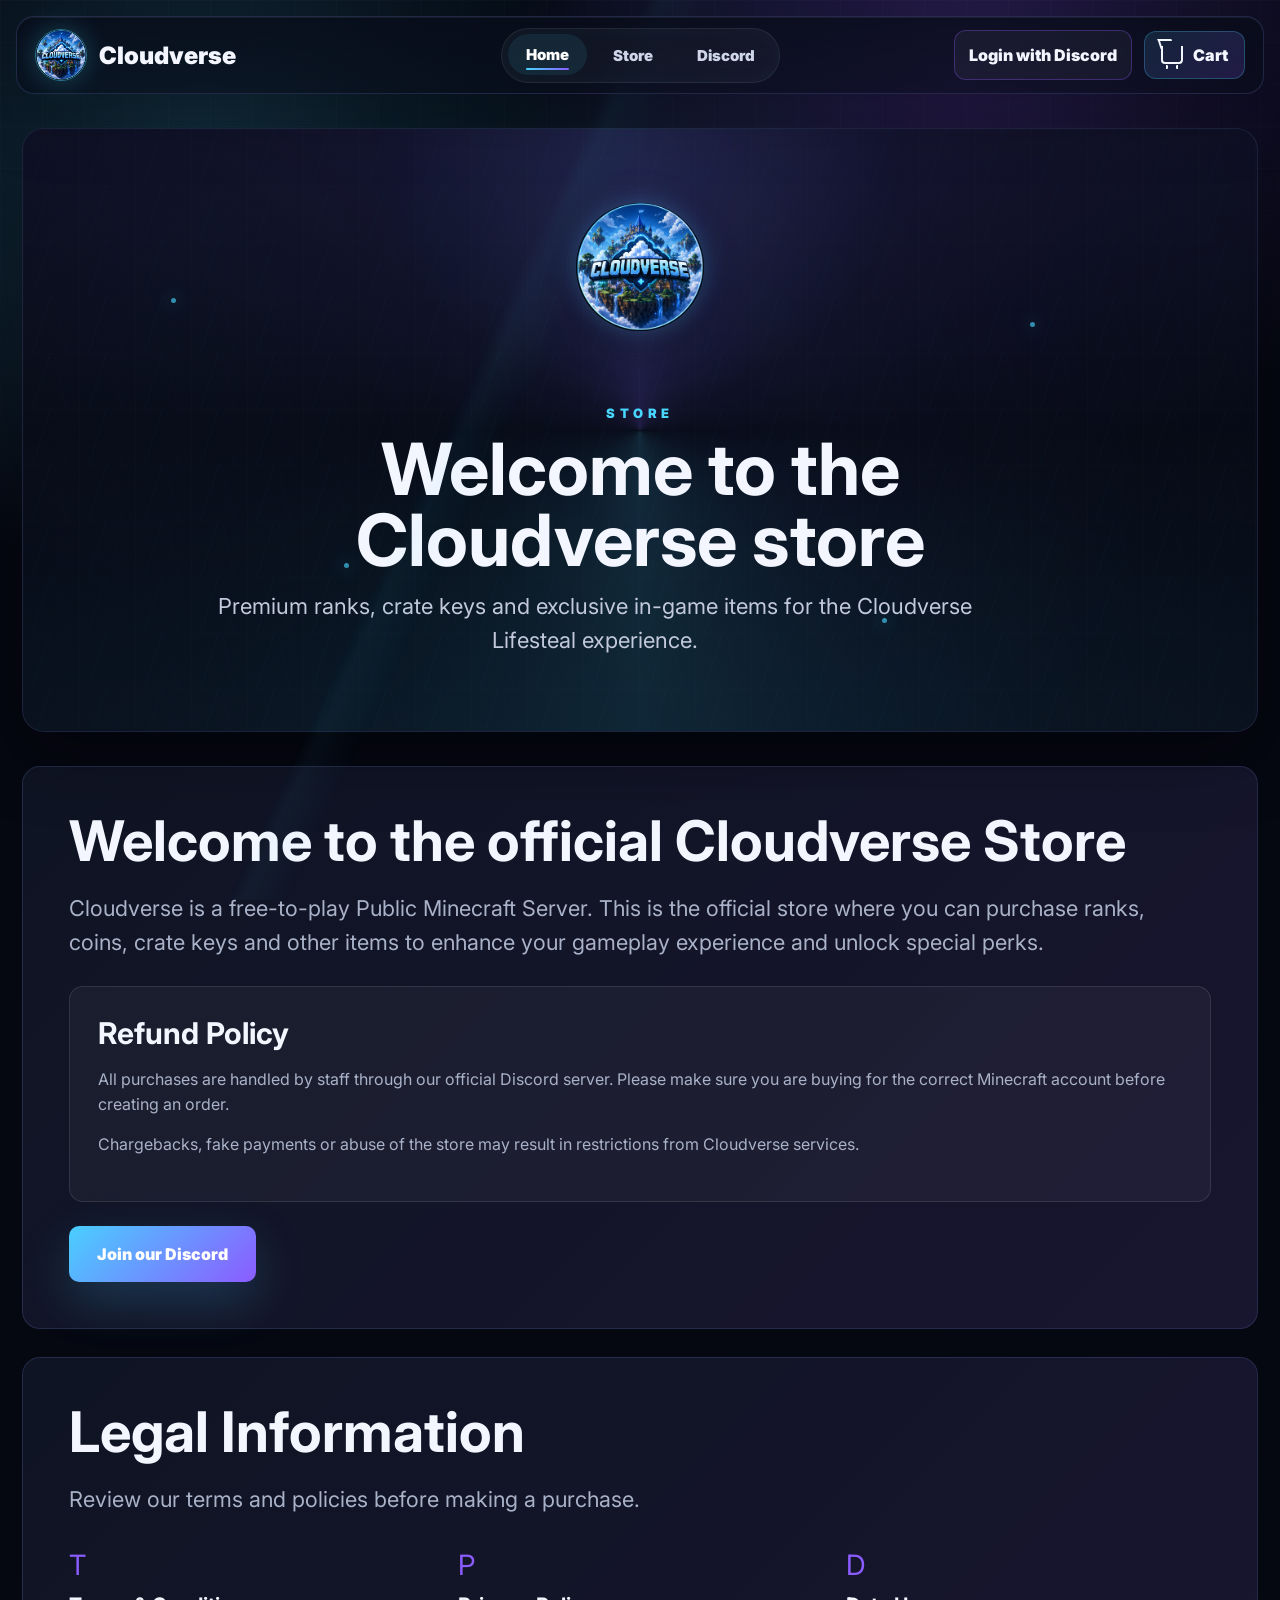
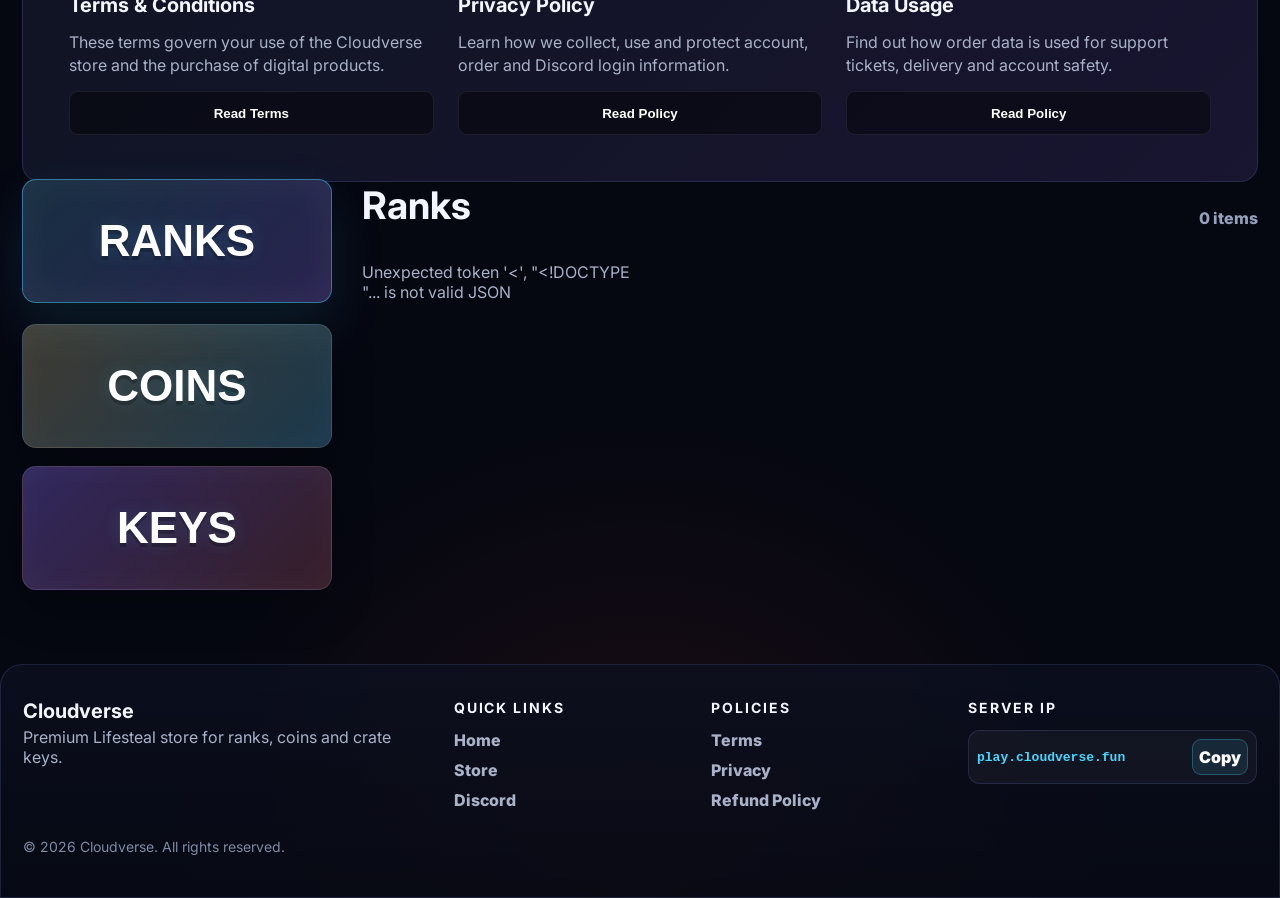
==== templates/index.html @ 53638370 "Add files via upload" ====
﻿<!doctype html>
<html lang="en">
<head>
  <meta charset="utf-8">
  <meta name="viewport" content="width=device-width, initial-scale=1">
  <title>Cloudverse Store</title>
  <link rel="preconnect" href="https://fonts.googleapis.com">
  <link rel="preconnect" href="https://fonts.gstatic.com" crossorigin>
  <link href="https://fonts.googleapis.com/css2?family=Inter:wght@500;700;800;900&display=swap" rel="stylesheet">
  <link rel="stylesheet" href="/static/styles.css?v=cloudverse-home-order-2">
</head>
<body>
  <header class="topbar">
    <a class="brand" href="#home" aria-label="Cloudverse home">
      <img class="brand-logo" src="/static/assets/brand/cloudverse-logo-small.png?v=hero-logo-small-3" alt="Cloudverse logo">
      <span>Cloudverse</span>
    </a>
    <button class="menu-button" id="menuButton" type="button" aria-label="Open menu" aria-expanded="false">
      <span></span>
      <span></span>
      <span></span>
    </button>
    <nav class="nav-center" aria-label="Primary">
      <a class="active" href="#home">Home</a>
      <a href="#products">Store</a>
      <a id="discordNav" href="https://discord.gg/jWDH4GYuns" target="_blank" rel="noreferrer">Discord</a>
      <a id="adminNav" href="/admin" hidden>Admin</a>
    </nav>
    <div class="top-actions">
      <div class="auth-menu" id="authMenu">
        <a class="login-button" id="loginButton" href="/login">Login with Discord</a>
        <button class="user-button" id="userButton" type="button" aria-expanded="false" hidden>
          <img id="userAvatar" src="" alt="">
          <span id="userName">Player</span>
          <span class="dropdown-caret" aria-hidden="true"></span>
        </button>
        <div class="user-dropdown" id="userDropdown" hidden>
          <a href="/profile">My Profile</a>
          <a href="/orders">Orders</a>
          <a href="#" data-account-action="settings">Settings <span>Coming Soon</span></a>
          <a href="/logout">Logout</a>
        </div>
      </div>
      <button class="cart-button" id="cartButton" type="button" aria-haspopup="dialog">
        <span class="cart-icon" aria-hidden="true"></span>
        <span>Cart</span>
      </button>
    </div>
  </header>

  <main id="home">
    <section class="hero">
      <div class="cloud-particles" aria-hidden="true">
        <span></span>
        <span></span>
        <span></span>
        <span></span>
      </div>
      <div class="hero-logo-wrap" aria-hidden="true">
        <img class="hero-logo" src="/static/assets/brand/cloudverse-logo-small.png?v=hero-logo-small-3" alt="">
      </div>
      <div class="hero-content">
        <p class="eyebrow">Store</p>
        <h1>Welcome to the Cloudverse store</h1>
        <p class="hero-copy">Premium ranks, crate keys and exclusive in-game items for the Cloudverse Lifesteal experience.</p>
      </div>
    </section>

        <section class="home-info-section" aria-label="Cloudverse information">
      <div class="official-store-block">
        <h2>Welcome to the official Cloudverse Store</h2>
        <p>Cloudverse is a free-to-play Public Minecraft Server. This is the official store where you can purchase ranks, coins, crate keys and other items to enhance your gameplay experience and unlock special perks.</p>
        <article class="refund-card">
          <h3>Refund Policy</h3>
          <p>All purchases are handled by staff through our official Discord server. Please make sure you are buying for the correct Minecraft account before creating an order.</p>
          <p>Chargebacks, fake payments or abuse of the store may result in restrictions from Cloudverse services.</p>
        </article>
        <a class="discord-join-button" href="https://discord.gg/jWDH4GYuns" target="_blank" rel="noreferrer">Join our Discord</a>
      </div>

      <section class="legal-panel" aria-label="Legal Information">
        <div class="legal-head">
          <h2>Legal Information</h2>
          <p>Review our terms and policies before making a purchase.</p>
        </div>
        <div class="legal-grid">
          <article class="legal-card">
            <div class="legal-icon" aria-hidden="true">T</div>
            <h3>Terms &amp; Conditions</h3>
            <p>These terms govern your use of the Cloudverse store and the purchase of digital products.</p>
            <button class="policy-button" type="button" data-policy="terms">Read Terms</button>
          </article>
          <article class="legal-card">
            <div class="legal-icon" aria-hidden="true">P</div>
            <h3>Privacy Policy</h3>
            <p>Learn how we collect, use and protect account, order and Discord login information.</p>
            <button class="policy-button" type="button" data-policy="privacy">Read Policy</button>
          </article>
          <article class="legal-card">
            <div class="legal-icon" aria-hidden="true">D</div>
            <h3>Data Usage</h3>
            <p>Find out how order data is used for support tickets, delivery and account safety.</p>
            <button class="policy-button" type="button" data-policy="data">Read Policy</button>
          </article>
        </div>
      </section>
    </section>

    <section class="layout" id="products">
      <aside class="sidebar">
        <button class="feature-card active" data-category="ranks" type="button">
          <span>Ranks</span>
        </button>
        <button class="feature-card" data-category="coins" type="button">
          <span>Coins</span>
        </button>
        <button class="feature-card" data-category="keys" type="button">
          <span>Keys</span>
        </button>
      </aside>

      <section class="content">
        <div class="section-head">
          <h2 id="categoryTitle">Ranks</h2>
          <span id="itemCount">0 items</span>
        </div>
        <div class="products" id="productGrid"></div>
      </section>
    </section>
  </main>

  <footer class="footer" id="footer">
    <div class="footer-brand">
      <div>
        <strong>Cloudverse</strong>
        <p>Premium Lifesteal store for ranks, coins and crate keys.</p>
      </div>
    </div>
    <div class="footer-column">
      <h3>Quick Links</h3>
      <a href="#home">Home</a>
      <a href="#products">Store</a>
      <a id="discordFooter" href="https://discord.gg/jWDH4GYuns" target="_blank" rel="noreferrer">Discord</a>
    </div>
    <div class="footer-column">
      <h3>Policies</h3>
      <a href="#" data-policy="terms">Terms</a>
      <a href="#" data-policy="privacy">Privacy</a>
      <a href="#" data-policy="refund">Refund Policy</a>
    </div>
    <div class="server-ip">
      <h3>Server IP</h3>
      <div class="ip-box">
        <code id="serverIp">play.cloudverse.fun</code>
        <button id="copyIpButton" type="button">Copy</button>
      </div>
      <p id="copyIpMessage" aria-live="polite"></p>
    </div>
    <p class="copyright">&copy; 2026 Cloudverse. All rights reserved.</p>
  </footer>

  <div class="modal-backdrop" id="modalBackdrop" hidden></div>

  <section class="policy-modal" id="policyModal" role="dialog" aria-modal="true" aria-labelledby="policyTitle" hidden>
    <button class="modal-close" id="policyCloseButton" type="button">&times;</button>
    <p class="eyebrow" id="policyEyebrow">Cloudverse Policy</p>
    <h2 id="policyTitle">Policy</h2>
    <p class="profile-muted" id="policyUpdated">Updated for Cloudverse Store.</p>
    <div class="policy-content" id="policyContent"></div>
    <button class="primary-action policy-dismiss" id="policyDismissButton" type="button">Close</button>
  </section>

  <section class="modal" id="productModal" role="dialog" aria-modal="true" aria-labelledby="modalTitle" hidden>
    <button class="modal-close" data-close type="button">&times;</button>
    <div class="modal-art" id="modalArt"></div>
    <div class="modal-body">
      <p class="eyebrow" id="modalCategory"></p>
      <h2 id="modalTitle"></h2>
      <p id="modalDescription"></p>
      <ul id="modalFeatures"></ul>
      <div class="price-line">
        <strong id="modalPrice"></strong>
        <span id="modalUsd"></span>
      </div>
      <div class="modal-actions">
        <button class="primary-action" id="buyNowButton" type="button">Buy Now</button>
        <button class="ghost-action" id="addToCartButton" type="button">Add to Cart</button>
      </div>
    </div>
  </section>

  <aside class="cart-drawer" id="cartModal" role="dialog" aria-modal="true" aria-labelledby="cartTitle" hidden>
    <button class="modal-close" data-close type="button">&times;</button>
    <div class="cart-drawer-head">
      <p class="eyebrow">Your order</p>
      <h2 id="cartTitle">Shopping Cart</h2>
    </div>
    <div class="cart-items" id="cartItems"></div>
    <div class="coupon-row">
      <input id="couponInput" type="text" placeholder="Coupon code">
      <button class="ghost-action" id="applyCouponButton" type="button">Apply</button>
    </div>
    <p class="coupon-message" id="couponMessage"></p>
    <div class="cart-total">
      <span>Subtotal</span>
      <strong id="cartSubtotal">Rs. 0</strong>
      <span>Discount</span>
      <strong id="cartDiscount">Rs. 0</strong>
      <span>Total</span>
      <strong id="cartTotal">Rs. 0</strong>
    </div>
    <div class="cart-actions">
      <button class="ghost-action" id="continueShoppingButton" type="button">Continue Shopping</button>
      <button class="primary-action" id="checkoutButton" type="button">Proceed to Checkout</button>
    </div>
  </aside>

  <script src="/static/store-config.js"></script>
  <script src="/static/app.js?v=cloudverse-home-order-2"></script>
</body>
</html>
---- static/styles.css ----
﻿:root {
  --bg: #050711;
  --panel: rgba(14, 18, 32, 0.86);
  --panel-2: rgba(20, 26, 44, 0.92);
  --line: rgba(138, 157, 255, 0.16);
  --line-strong: rgba(139, 109, 255, 0.34);
  --text: #f3f6ff;
  --muted: #a9b2c8;
  --blue: #48d7ff;
  --purple: #8b5cff;
  --violet: #c05cff;
  --green: #35f2ba;
  --gold: #ffd166;
  --red: #ff4d39;
  --radius: 14px;
  --shadow: 0 22px 70px rgba(0, 0, 0, 0.34);
}

* { box-sizing: border-box; }

html { scroll-behavior: smooth; }

body {
  margin: 0;
  min-height: 100vh;
  color: var(--text);
  font-family: Inter, system-ui, sans-serif;
  background:
    radial-gradient(circle at 16% 8%, rgba(72, 215, 255, 0.22), transparent 25rem),
    radial-gradient(circle at 75% 2%, rgba(139, 92, 255, 0.25), transparent 28rem),
    radial-gradient(circle at 50% 100%, rgba(255, 77, 57, 0.10), transparent 30rem),
    var(--bg);
  overflow-x: hidden;
}

body::before {
  content: "";
  position: fixed;
  inset: 0;
  pointer-events: none;
  background-image:
    linear-gradient(rgba(255,255,255,0.025) 1px, transparent 1px),
    linear-gradient(90deg, rgba(255,255,255,0.025) 1px, transparent 1px);
  background-size: 42px 42px;
  mask-image: linear-gradient(to bottom, rgba(0,0,0,0.8), transparent 74%);
}

body::after {
  content: "";
  position: fixed;
  inset: 0;
  pointer-events: none;
  background:
    radial-gradient(circle at 50% 16%, rgba(72,215,255,0.08), transparent 18rem),
    linear-gradient(115deg, transparent 0 38%, rgba(72,215,255,0.055) 39%, transparent 42% 100%);
  opacity: .8;
}

a { color: inherit; text-decoration: none; }

button, a {
  -webkit-tap-highlight-color: transparent;
}

.topbar {
  width: min(1500px, calc(100% - 32px));
  height: 78px;
  border: 1px solid rgba(138,157,255,0.18);
  border-radius: 18px;
  background: linear-gradient(180deg, rgba(8,12,25,0.78), rgba(8,12,25,0.58));
  backdrop-filter: blur(20px);
  display: grid;
  grid-template-columns: 1fr auto 1fr;
  align-items: center;
  padding: 0 18px;
  position: sticky;
  top: 16px;
  z-index: 10;
  margin: 16px auto 0;
  box-shadow: 0 18px 70px rgba(0,0,0,0.28), inset 0 1px 0 rgba(255,255,255,0.06);
}

.brand, .nav-center, .cart-button, .top-actions { display: flex; align-items: center; }

.brand { grid-column: 1; grid-row: 1; }
.nav-center { grid-column: 2; grid-row: 1; }
.top-actions { grid-column: 3; grid-row: 1; }

.brand {
  gap: 12px;
  font-size: 24px;
  font-weight: 900;
  letter-spacing: 0;
}

.logo-mark {
  width: 46px;
  height: 46px;
  position: relative;
  border-radius: 14px;
  background: linear-gradient(135deg, #65efff, #8061ff 48%, #ff4d39);
  box-shadow: 0 0 28px rgba(72, 215, 255, 0.22), 0 0 34px rgba(139, 92, 255, 0.28);
  display: grid;
  place-items: center;
  flex: 0 0 auto;
}

.logo-mark.small {
  width: 40px;
  height: 40px;
  border-radius: 12px;
}

.logo-cloud {
  position: absolute;
  width: 30px;
  height: 15px;
  border-radius: 999px;
  background: rgba(255,255,255,0.34);
  transform: translateY(-5px);
}

.logo-cloud::before,
.logo-cloud::after {
  content: "";
  position: absolute;
  bottom: 5px;
  border-radius: 50%;
  background: rgba(255,255,255,0.34);
}

.logo-cloud::before { width: 16px; height: 16px; left: 4px; }
.logo-cloud::after { width: 20px; height: 20px; right: 3px; }

.logo-core {
  z-index: 1;
  width: 28px;
  height: 28px;
  border-radius: 9px;
  display: grid;
  place-items: center;
  background: #071018;
  color: #66efff;
  font-weight: 900;
}

.brand-logo {
  width: 52px;
  max-width: 64px;
  height: auto;
  border-radius: 50%;
  border: 1px solid rgba(72,215,255,0.5);
  box-shadow: 0 0 26px rgba(72,215,255,0.26);
  flex: 0 0 auto;
}

.nav-center {
  gap: 8px;
  padding: 6px;
  border: 1px solid rgba(255,255,255,0.08);
  border-radius: 999px;
  background: rgba(255,255,255,0.035);
  box-shadow: inset 0 0 22px rgba(72,215,255,0.035);
}

.nav-center a {
  position: relative;
  color: #cfd6e9;
  font-weight: 900;
  font-size: 15px;
  padding: 11px 18px;
  border-radius: 999px;
  transition: color .2s ease, background .2s ease, transform .2s ease;
}

.nav-center a:hover,
.nav-center a.active {
  color: #fff;
  background: rgba(72,215,255,0.09);
  transform: translateY(-1px);
}

.nav-center a.active::after {
  content: "";
  position: absolute;
  left: 18px;
  right: 18px;
  bottom: 5px;
  height: 2px;
  border-radius: 99px;
  background: linear-gradient(90deg, var(--blue), var(--purple));
}

.menu-button {
  display: none;
  grid-column: 2;
  grid-row: 1;
  width: 44px;
  height: 44px;
  border: 1px solid var(--line);
  border-radius: 12px;
  background: rgba(255,255,255,0.045);
  color: var(--text);
  cursor: pointer;
}

.menu-button span {
  display: block;
  width: 20px;
  height: 2px;
  margin: 5px auto;
  border-radius: 99px;
  background: currentColor;
  transition: transform .2s ease, opacity .2s ease;
}

.menu-button.open span:nth-child(1) { transform: translateY(7px) rotate(45deg); }
.menu-button.open span:nth-child(2) { opacity: 0; }
.menu-button.open span:nth-child(3) { transform: translateY(-7px) rotate(-45deg); }

.top-actions {
  justify-self: end;
  gap: 12px;
  align-items: center;
}

.auth-menu {
  position: relative;
  display: flex;
  align-items: center;
}

.login-button[hidden],
.user-button[hidden],
.user-dropdown[hidden] {
  display: none !important;
}

.login-button,
.user-button {
  min-height: 50px;
  border: 1px solid rgba(139,92,255,0.32);
  border-radius: 12px;
  background: rgba(255,255,255,0.045);
  color: var(--text);
  display: inline-flex;
  align-items: center;
  justify-content: center;
  gap: 12px;
  padding: 0 14px;
  font: inherit;
  font-weight: 900;
  line-height: 1;
  white-space: nowrap;
  cursor: pointer;
  transition: transform .2s ease, border-color .2s ease, box-shadow .2s ease, background .2s ease;
}

.login-button:hover,
.user-button:hover,
.user-button.open {
  transform: translateY(-2px);
  border-color: rgba(72,215,255,0.52);
  background: rgba(72,215,255,0.08);
  box-shadow: 0 0 28px rgba(139,92,255,0.18);
}

.user-button img {
  width: 42px;
  height: 42px;
  border-radius: 50%;
  object-fit: cover;
  border: 1px solid rgba(72,215,255,0.46);
  flex: 0 0 auto;
}

#userName {
  display: inline-flex;
  align-items: center;
  max-width: 170px;
  overflow: hidden;
  text-overflow: ellipsis;
  line-height: 1;
}

.dropdown-caret {
  width: 8px;
  height: 8px;
  flex: 0 0 auto;
  border-right: 2px solid currentColor;
  border-bottom: 2px solid currentColor;
  transform: rotate(45deg) translateY(-1px);
  opacity: .8;
}

.user-dropdown {
  position: absolute;
  top: calc(100% + 10px);
  right: 0;
  min-width: 170px;
  border: 1px solid var(--line);
  border-radius: 12px;
  background: rgba(10,14,28,0.98);
  box-shadow: var(--shadow);
  padding: 8px;
  z-index: 12;
}

.user-dropdown a {
  display: flex;
  align-items: center;
  justify-content: space-between;
  gap: 14px;
  padding: 11px 12px;
  border-radius: 9px;
  color: #dce5ff;
  font-weight: 900;
  transition: background .2s ease, color .2s ease;
}

.user-dropdown a:hover {
  background: rgba(72,215,255,0.10);
  color: #fff;
}

.user-dropdown span {
  color: var(--muted);
  font-size: 11px;
  text-transform: uppercase;
  letter-spacing: .08em;
}

.cart-button {
  justify-self: end;
  gap: 10px;
  border: 1px solid rgba(72,215,255,0.26);
  background: linear-gradient(135deg, rgba(72,215,255,0.12), rgba(139,92,255,0.18));
  color: var(--text);
  border-radius: 12px;
  min-height: 48px;
  padding: 0 16px;
  font: inherit;
  font-weight: 900;
  cursor: pointer;
  box-shadow: 0 0 0 rgba(72,215,255,0);
  transition: transform .2s ease, box-shadow .2s ease, border-color .2s ease;
}

.cart-button:hover {
  transform: translateY(-2px);
  border-color: rgba(72,215,255,0.56);
  box-shadow: 0 0 28px rgba(72,215,255,0.18);
}

.cart-icon {
  width: 22px;
  height: 18px;
  border: 2px solid currentColor;
  border-top: 0;
  border-radius: 0 0 4px 4px;
  position: relative;
}

.cart-icon::before {
  content: "";
  position: absolute;
  left: -4px;
  top: -7px;
  width: 12px;
  height: 8px;
  border-top: 2px solid currentColor;
  border-left: 2px solid currentColor;
  transform: skewX(18deg);
}

.cart-icon::after {
  content: "";
  position: absolute;
  left: 3px;
  right: 3px;
  bottom: -7px;
  height: 4px;
  background:
    radial-gradient(circle at left center, currentColor 0 2px, transparent 2.5px),
    radial-gradient(circle at right center, currentColor 0 2px, transparent 2.5px);
}

main {
  max-width: 1580px;
  margin: 0 auto;
  padding: 34px 22px 34px;
  animation: pageIn .55s ease both;
}

.hero {
  position: relative;
  min-height: 64vh;
  display: grid;
  grid-template-columns: 1fr;
  gap: clamp(24px, 4vw, 58px);
  align-items: center;
  justify-items: center;
  text-align: center;
  margin-bottom: 34px;
  padding: clamp(40px, 6vw, 74px);
  border: 1px solid var(--line);
  border-radius: 22px;
  overflow: hidden;
  background:
    linear-gradient(180deg, rgba(8,12,24,0.94), rgba(7,11,23,0.78)),
    radial-gradient(circle at 50% 28%, rgba(72,215,255,0.17), transparent 19rem),
    radial-gradient(circle at 65% 60%, rgba(139,92,255,0.12), transparent 21rem);
  box-shadow: var(--shadow);
}

.hero::before {
  content: "";
  position: absolute;
  inset: -45%;
  background:
    conic-gradient(from 90deg, transparent, rgba(72,215,255,0.14), transparent, rgba(139,92,255,0.18), transparent);
  animation: heroSpin 18s linear infinite;
}

.hero::after {
  content: "";
  position: absolute;
  inset: 0;
  background:
    linear-gradient(108deg, transparent 0 36%, rgba(72,215,255,0.13) 37%, transparent 39% 100%),
    linear-gradient(78deg, transparent 0 62%, rgba(139,92,255,0.10) 63%, transparent 65% 100%),
    linear-gradient(90deg, rgba(255,255,255,0.055) 1px, transparent 1px),
    linear-gradient(rgba(255,255,255,0.05) 1px, transparent 1px);
  background-size: 56px 56px;
  opacity: 0.22;
  animation: lightSweep 7s ease-in-out infinite;
}

.hero-content {
  position: relative;
  z-index: 1;
  max-width: 870px;
  animation: fadeUp .65s ease .08s both;
}

.hero-logo-wrap {
  position: relative;
  z-index: 1;
  width: 128px;
  max-width: 128px;
  display: inline-grid;
  place-items: center;
  animation: floatLogo 5.8s ease-in-out infinite;
  margin-bottom: 10px;
  order: -1;
}

.hero-logo-wrap::before {
  content: "";
  position: absolute;
  width: 148px;
  max-width: 148px;
  aspect-ratio: 1;
  border-radius: 50%;
  background: radial-gradient(circle, rgba(72,215,255,0.34), rgba(139,92,255,0.12) 45%, transparent 70%);
  filter: blur(18px);
  animation: logoGlow 3.8s ease-in-out infinite;
}

.hero-logo {
  position: relative;
  width: 128px;
  max-width: 128px;
  height: auto;
  object-fit: contain;
  border-radius: 50%;
  box-shadow: 0 0 24px rgba(72,215,255,0.22), 0 16px 42px rgba(0,0,0,0.24);
}

.eyebrow, .panel-label {
  color: var(--blue);
  text-transform: uppercase;
  letter-spacing: 0.34em;
  font-size: 13px;
  font-weight: 900;
}

.hero h1 {
  margin: 10px 0 14px;
  font-size: clamp(42px, 5.8vw, 72px);
  line-height: 0.98;
  letter-spacing: 0;
}

.hero-copy {
  color: #c2c9dc;
  font-size: clamp(17px, 2vw, 22px);
  line-height: 1.55;
  margin: 0;
  max-width: 780px;
}

.cloud-particles {
  position: absolute;
  inset: 0;
  pointer-events: none;
  overflow: hidden;
  z-index: 1;
}

.cloud-particles span {
  position: absolute;
  width: 5px;
  height: 5px;
  border-radius: 50%;
  background: rgba(72,215,255,0.64);
  box-shadow: 0 0 18px rgba(72,215,255,0.7);
  animation: particleFloat 7s ease-in-out infinite;
}

.cloud-particles span:nth-child(1) { left: 12%; top: 28%; animation-delay: 0s; }
.cloud-particles span:nth-child(2) { left: 26%; top: 72%; animation-delay: 1.2s; }
.cloud-particles span:nth-child(3) { right: 18%; top: 32%; animation-delay: 2.1s; }
.cloud-particles span:nth-child(4) { right: 30%; bottom: 18%; animation-delay: 3s; }

.primary-action,
.ghost-action {
  position: relative;
  overflow: hidden;
}

.primary-action:hover,
.ghost-action:hover {
  transform: translateY(-2px);
  box-shadow: 0 0 34px rgba(139,92,255,0.22);
}

.layout {
  display: grid;
  grid-template-columns: 310px 1fr;
  gap: 30px;
}

.sidebar {
  display: flex;
  flex-direction: column;
  gap: 18px;
  animation: fadeUp .65s ease .14s both;
}

.feature-card {
  min-height: 124px;
  border: 1px solid rgba(255,255,255,0.12);
  border-radius: var(--radius);
  color: #fff;
  background:
    linear-gradient(135deg, rgba(72,215,255,0.13), rgba(139,92,255,0.20)),
    #101525;
  box-shadow: inset 0 0 38px rgba(255,255,255,0.035), 0 18px 45px rgba(0,0,0,0.2);
  cursor: pointer;
  text-align: center;
  transition: transform .2s ease, border-color .2s ease, box-shadow .2s ease;
}

.feature-card span {
  display: block;
  color: #fff;
  text-shadow: 0 4px 0 rgba(0,0,0,0.22), 0 0 18px rgba(72,215,255,0.18);
  font-size: clamp(32px, 4vw, 44px);
  line-height: 1;
  font-weight: 900;
  text-transform: uppercase;
}

.feature-card:nth-child(2) { background: linear-gradient(135deg, rgba(255,209,102,0.2), rgba(72,215,255,0.18)), #101525; }
.feature-card:nth-child(3) { background: linear-gradient(135deg, rgba(139,92,255,0.26), rgba(255,77,57,0.16)), #101525; }

.feature-card:hover,
.feature-card.active {
  transform: translateY(-3px);
  border-color: rgba(72,215,255,0.46);
  box-shadow: 0 22px 56px rgba(72,215,255,0.11), inset 0 0 44px rgba(255,255,255,0.05);
}

.content {
  min-width: 0;
  animation: fadeUp .65s ease .2s both;
}

.section-head {
  display: flex;
  align-items: end;
  justify-content: space-between;
  margin-bottom: 18px;
}

.section-head h2 {
  font-size: clamp(28px, 3vw, 38px);
  margin: 0;
}

.section-head span {
  color: #96a1bd;
  font-weight: 800;
}

.products {
  display: grid;
  grid-template-columns: repeat(3, minmax(0, 1fr));
  gap: 22px;
}

.product-card {
  position: relative;
  overflow: hidden;
  cursor: pointer;
  border: 1px solid rgba(138,157,255,0.18);
  border-radius: var(--radius);
  background: linear-gradient(180deg, rgba(255,255,255,0.055), rgba(255,255,255,0.018));
  box-shadow: 0 18px 48px rgba(0,0,0,0.24), inset 0 1px 0 rgba(255,255,255,0.04);
  transition: transform .22s ease, border-color .22s ease, box-shadow .22s ease;
}

.product-card::before {
  content: "";
  position: absolute;
  inset: 0;
  pointer-events: none;
  background: linear-gradient(135deg, rgba(72,215,255,0.12), transparent 38%, rgba(139,92,255,0.12));
  opacity: 0;
  transition: opacity .22s ease;
  z-index: 1;
}

.product-card:hover {
  transform: translateY(-8px);
  border-color: rgba(72,215,255,0.42);
  box-shadow: 0 30px 80px rgba(0,0,0,0.34), 0 0 42px rgba(139,92,255,0.12);
}

.product-card:hover::before { opacity: 1; }

.product-badge {
  position: absolute;
  z-index: 2;
  top: 14px;
  left: 14px;
  padding: 7px 10px;
  border-radius: 999px;
  background: linear-gradient(135deg, var(--gold), #ff8d4d);
  color: #11131d;
  font-size: 12px;
  font-weight: 900;
  text-transform: uppercase;
  letter-spacing: 0.06em;
  box-shadow: 0 12px 28px rgba(0,0,0,0.24);
}

.product-badge.badge-sale {
  background: linear-gradient(135deg, var(--green), var(--blue));
}

.product-badge.badge-limited {
  background: linear-gradient(135deg, var(--purple), var(--violet));
  color: #fff;
}

.product-badge.badge-new {
  background: linear-gradient(135deg, var(--blue), #e7fbff);
}

.product-badge.badge-popular {
  background: linear-gradient(135deg, var(--gold), #ff8d4d);
}

.art {
  height: 282px;
  background:
    radial-gradient(circle at 50% 18%, rgba(72,215,255,0.16), transparent 36%),
    linear-gradient(180deg, #1a2030, #101421);
  display: grid;
  place-items: center;
  position: relative;
  overflow: hidden;
}

.art::after {
  content: "";
  position: absolute;
  inset: auto 12% 0;
  height: 42px;
  background: radial-gradient(ellipse, rgba(72,215,255,0.18), transparent 68%);
  filter: blur(10px);
}

.product-image {
  max-width: 88%;
  max-height: 240px;
  object-fit: contain;
  filter: drop-shadow(0 26px 30px rgba(0,0,0,0.46));
  transition: transform .25s ease;
}

.product-card:hover .product-image { transform: scale(1.04); }

.product-image.coins { max-height: 210px; }
.product-image.warrior { max-height: 255px; }

.product-image.champion,
.product-image.radiant,
.product-image.daddy,
.product-image.custom {
  width: 100%;
  height: 100%;
  max-width: none;
  max-height: none;
  object-fit: cover;
}

.rank-badge {
  width: 168px;
  height: 168px;
  border-radius: 28px;
  display: grid;
  place-items: center;
  transform: rotate(-8deg);
  box-shadow: 0 26px 50px rgba(0,0,0,0.34), inset 0 -20px 40px rgba(0,0,0,0.22);
}

.rank-badge::after {
  content: attr(data-text);
  font-size: 34px;
  font-weight: 900;
  color: #fff;
  text-shadow: 0 5px 0 rgba(0,0,0,0.22);
}

.warrior { background: linear-gradient(135deg, #737b8f, #2ff0b5); }
.champion { background: linear-gradient(135deg, #ff321f, #ffbe45); }
.radiant { background: linear-gradient(135deg, #7c4dff, #35f4ff); }
.daddy { background: linear-gradient(135deg, #ffde59, #ff321f); }
.custom { background: linear-gradient(135deg, #ffffff, #7c4dff 45%, #ff321f); }
.coins { background: linear-gradient(135deg, #ffbd2f, #7b4b07); }

.product-info {
  position: relative;
  z-index: 2;
  padding: 23px;
}

.product-info h3 {
  margin: 0 0 10px;
  font-size: 22px;
  line-height: 1.15;
}

.product-info p {
  margin: 0 0 24px;
  color: var(--muted);
  line-height: 1.5;
}

.price-row {
  display: flex;
  align-items: center;
  gap: 12px;
}

.price-row strong { color: var(--green); font-size: 21px; }
.price-row span { color: #8e98b2; font-weight: 900; }

.footer {
  max-width: 1580px;
  margin: 40px auto 0;
  padding: 34px 22px 42px;
  border: 1px solid var(--line);
  border-radius: 22px 22px 0 0;
  background: linear-gradient(180deg, rgba(12,17,33,0.74), rgba(7,10,20,0.86));
  display: grid;
  grid-template-columns: 1.4fr .8fr .8fr 1fr;
  align-items: start;
  gap: 26px;
  color: #9ca8c3;
}

.footer-brand {
  display: flex;
  align-items: center;
  gap: 14px;
}

.footer-brand strong {
  display: block;
  color: var(--text);
  font-size: 20px;
}

.footer-brand p {
  margin: 4px 0 0;
  color: var(--muted);
}

.footer-column,
.server-ip {
  display: grid;
  gap: 10px;
}

.footer-column h3,
.server-ip h3 {
  margin: 0 0 4px;
  color: var(--text);
  font-size: 14px;
  text-transform: uppercase;
  letter-spacing: .14em;
}

.footer-column a {
  color: var(--muted);
  font-weight: 800;
  transition: color .2s ease, transform .2s ease;
}

.footer-column a:hover {
  color: #fff;
  transform: translateX(3px);
}

.copyright {
  grid-column: 1 / -1;
  margin: 0;
  color: #7f8aa4;
  font-size: 14px;
}

.ip-box {
  display: grid;
  grid-template-columns: 1fr auto;
  gap: 8px;
  border: 1px solid var(--line);
  border-radius: 12px;
  background: rgba(255,255,255,0.04);
  padding: 8px;
}

.ip-box code {
  display: flex;
  align-items: center;
  color: var(--blue);
  font-weight: 900;
  overflow: hidden;
  text-overflow: ellipsis;
}

.ip-box button {
  min-height: 36px;
  border: 1px solid rgba(72,215,255,0.28);
  border-radius: 9px;
  background: rgba(72,215,255,0.10);
  color: #fff;
  font: inherit;
  font-weight: 900;
  cursor: pointer;
}

#copyIpMessage {
  min-height: 18px;
  margin: 0;
  color: var(--green);
  font-size: 13px;
}

.modal-backdrop {
  position: fixed;
  inset: 0;
  background: rgba(0,0,0,0.72);
  backdrop-filter: blur(5px);
  z-index: 20;
  transition: opacity .22s ease;
}

.modal {
  position: fixed;
  z-index: 21;
  left: 50%;
  top: 50%;
  transform: translate(-50%, -50%);
  width: min(940px, calc(100vw - 28px));
  max-height: calc(100vh - 40px);
  overflow: auto;
  background: #0f1423;
  border: 1px solid var(--line-strong);
  border-radius: 18px;
  display: grid;
  grid-template-columns: 360px 1fr;
  box-shadow: var(--shadow);
  animation: modalIn .18s ease both;
}

.small-modal {
  display: block;
  width: min(660px, calc(100vw - 28px));
  padding: 30px;
}

.cart-drawer {
  position: fixed;
  z-index: 21;
  top: 0;
  right: 0;
  width: min(460px, 100vw);
  height: 100vh;
  padding: 28px;
  overflow: auto;
  background:
    linear-gradient(180deg, rgba(16,23,43,0.98), rgba(8,11,22,0.98)),
    #0c1020;
  border-left: 1px solid var(--line-strong);
  box-shadow: -28px 0 80px rgba(0,0,0,0.45);
  animation: cartSlideIn .24s ease both;
}

.cart-drawer[hidden] {
  display: none;
}

.cart-drawer-head {
  padding-right: 44px;
}

.cart-drawer h2 {
  margin: 6px 0 18px;
  font-size: 34px;
}

.modal[hidden], .modal-backdrop[hidden] { display: none; }

.modal-close {
  position: absolute;
  top: 12px;
  right: 12px;
  width: 38px;
  height: 38px;
  border-radius: 10px;
  border: 1px solid var(--line);
  background: rgba(255,255,255,0.055);
  color: #fff;
  font-size: 24px;
  cursor: pointer;
  transition: transform .2s ease, border-color .2s ease;
}

.modal-close:hover {
  transform: rotate(6deg);
  border-color: rgba(72,215,255,0.42);
}

.modal-art {
  min-height: 360px;
  display: grid;
  place-items: center;
  background: radial-gradient(circle at 50% 18%, rgba(72,215,255,0.14), transparent 42%), #151b2b;
}

.modal-body { padding: 38px; }
.modal-body h2 { margin: 0 0 12px; font-size: 36px; line-height: 1.05; }
.modal-body p { color: var(--muted); line-height: 1.55; }
.modal-body li { margin: 10px 0; color: #dbe2f4; }

.price-line {
  display: flex;
  gap: 16px;
  align-items: baseline;
  margin: 24px 0;
}

.price-line strong { color: var(--green); font-size: 28px; }
.price-line span { color: #a4aec8; font-weight: 900; }

.modal-actions { display: flex; gap: 12px; flex-wrap: wrap; }

.primary-action, .ghost-action {
  display: inline-flex;
  align-items: center;
  justify-content: center;
  min-height: 48px;
  border-radius: 12px;
  padding: 0 17px;
  font-weight: 900;
  font-family: inherit;
  font-size: 15px;
  cursor: pointer;
  transition: transform .2s ease, box-shadow .2s ease, border-color .2s ease;
}

.primary-action {
  background: linear-gradient(135deg, var(--blue), var(--purple));
  color: #071018;
  border: 0;
  box-shadow: 0 14px 30px rgba(72,215,255,0.18);
}

.ghost-action {
  border: 1px solid var(--line-strong);
  color: #fff;
  background: rgba(255,255,255,0.045);
}

.primary-action:disabled { opacity: 0.48; cursor: not-allowed; }

.cart-items {
  display: grid;
  gap: 10px;
  margin: 18px 0;
}

.cart-line {
  display: grid;
  grid-template-columns: 64px 1fr;
  align-items: center;
  gap: 12px;
  border: 1px solid var(--line);
  border-radius: 12px;
  padding: 13px;
  background: rgba(255,255,255,0.04);
}

.cart-line-image {
  width: 64px;
  height: 64px;
  border-radius: 12px;
  object-fit: cover;
  background: #151b2b;
  border: 1px solid rgba(255,255,255,0.08);
}

.cart-line-info {
  min-width: 0;
}

.cart-line strong,
.cart-line span { display: block; }

.cart-line span,
.cart-note,
.coupon-message,
.empty-cart { color: var(--muted); }

.cart-line-actions {
  grid-column: 1 / -1;
  display: flex;
  gap: 8px;
  flex-wrap: wrap;
  justify-content: end;
}

.cart-line-actions button {
  min-height: 32px;
  border: 1px solid var(--line);
  border-radius: 9px;
  background: rgba(255,255,255,0.055);
  color: var(--text);
  font: inherit;
  font-weight: 900;
  cursor: pointer;
}

.cart-line-actions span {
  min-width: 34px;
  min-height: 32px;
  display: inline-flex;
  align-items: center;
  justify-content: center;
  border-radius: 9px;
  background: rgba(72,215,255,0.10);
  color: var(--text);
  font-weight: 900;
}

.coupon-row {
  display: grid;
  grid-template-columns: 1fr auto;
  gap: 10px;
  margin-top: 16px;
}

.coupon-row input {
  min-height: 48px;
  border-radius: 12px;
  border: 1px solid var(--line);
  background: #080b15;
  color: var(--text);
  padding: 0 14px;
  font: inherit;
  font-weight: 800;
}

.cart-total {
  display: grid;
  grid-template-columns: 1fr auto;
  gap: 10px 18px;
  border-top: 1px solid var(--line);
  border-bottom: 1px solid var(--line);
  padding: 16px 0;
  margin: 16px 0;
}

.cart-total span { color: var(--muted); }
.cart-total strong { color: var(--green); }

.cart-actions {
  display: grid;
  grid-template-columns: 1fr;
  gap: 10px;
  margin-top: 18px;
}

@keyframes pageIn {
  from { opacity: 0; transform: translateY(10px); }
  to { opacity: 1; transform: translateY(0); }
}

@keyframes fadeUp {
  from { opacity: 0; transform: translateY(16px); }
  to { opacity: 1; transform: translateY(0); }
}

@keyframes modalIn {
  from { opacity: 0; transform: translate(-50%, -48%) scale(0.98); }
  to { opacity: 1; transform: translate(-50%, -50%) scale(1); }
}

@keyframes heroSpin {
  to { transform: rotate(360deg); }
}

@keyframes lightSweep {
  0%, 100% { transform: translateX(-2%); opacity: .16; }
  50% { transform: translateX(2%); opacity: .28; }
}

@keyframes floatLogo {
  0%, 100% { transform: translateY(0); }
  50% { transform: translateY(-12px); }
}

@keyframes particleFloat {
  0%, 100% { transform: translate3d(0, 0, 0); opacity: .25; }
  50% { transform: translate3d(18px, -18px, 0); opacity: .9; }
}

@keyframes logoGlow {
  0%, 100% { opacity: .56; }
  50% { opacity: .9; }
}

@keyframes cartSlideIn {
  from { transform: translateX(100%); }
  to { transform: translateX(0); }
}

@media (prefers-reduced-motion: reduce) {
  *, *::before, *::after {
    animation-duration: .01ms !important;
    animation-iteration-count: 1 !important;
    scroll-behavior: auto !important;
    transition-duration: .01ms !important;
  }
}

@media (max-width: 1040px) {
  .hero {
    grid-template-columns: 1fr;
  }

  .hero-logo-wrap {
    order: -1;
  }

  .layout { grid-template-columns: 1fr; }
  .sidebar { display: grid; grid-template-columns: repeat(3, 1fr); }
  .products { grid-template-columns: repeat(2, minmax(0, 1fr)); }
  .footer { grid-template-columns: 1fr 1fr; }
}

@media (max-width: 760px) {
  .topbar {
    grid-template-columns: 1fr auto auto;
    padding: 0 14px;
  }

  .menu-button { display: block; }
  .top-actions {
    gap: 8px;
    grid-column: 3;
    grid-row: 1;
    align-items: center;
  }

  .nav-center {
    position: absolute;
    top: calc(100% + 10px);
    left: 14px;
    right: 14px;
    display: none;
    flex-direction: column;
    align-items: stretch;
    border-radius: 16px;
    padding: 10px;
    background: rgba(10,14,28,0.96);
    box-shadow: var(--shadow);
  }

  .nav-center.open { display: flex; }
  .nav-center a { text-align: center; }

  .brand span:last-child { display: none; }
  .brand-logo { width: 48px; max-width: 64px; height: auto; }
  .login-button {
    min-height: 42px;
    padding: 0 11px;
    white-space: nowrap;
  }
  .user-button {
    min-height: 46px;
    gap: 8px;
    padding: 0 10px;
  }
  .user-button img {
    width: 40px;
    height: 40px;
  }
  #userName {
    max-width: 92px;
  }
  .cart-button { padding: 0 12px; }
  .cart-button span:last-child { display: none; }
  .hero { min-height: 62vh; padding: 30px 24px; }
  .hero-logo { width: 160px; max-width: 180px; height: auto; object-fit: contain; }
  .hero h1 { font-size: 40px; }
  .hero-copy { font-size: 16px; }
  .sidebar, .products { grid-template-columns: 1fr; }
  .modal { grid-template-columns: 1fr; }
  .modal-art { min-height: 260px; }
  .coupon-row { grid-template-columns: 1fr; }
  .cart-drawer {
    width: 100vw;
    padding: 24px 18px;
  }
  .cart-line { align-items: center; }
  .footer { grid-template-columns: 1fr; border-radius: 18px 18px 0 0; }
}

.hero .hero-logo-wrap {
  width: 128px !important;
  max-width: 128px !important;
}

.hero .hero-logo {
  width: 128px !important;
  max-width: 128px !important;
  height: auto !important;
  object-fit: contain !important;
}

.topbar .brand-logo {
  width: 52px !important;
  max-width: 64px !important;
  height: auto !important;
  object-fit: contain !important;
}

.profile-shell {
  max-width: 1320px;
  padding-top: 44px;
}

.profile-hero,
.profile-panel,
.future-grid article {
  border: 1px solid var(--line);
  border-radius: 18px;
  background:
    linear-gradient(180deg, rgba(255,255,255,0.06), rgba(255,255,255,0.025)),
    rgba(10,14,28,0.74);
  box-shadow: var(--shadow);
}

.profile-hero {
  position: relative;
  overflow: hidden;
  display: grid;
  grid-template-columns: 1.2fr .8fr;
  gap: 28px;
  align-items: center;
  padding: clamp(26px, 4vw, 42px);
  margin-bottom: 28px;
}

.profile-hero::before {
  content: "";
  position: absolute;
  inset: -40%;
  background:
    radial-gradient(circle at 24% 26%, rgba(72,215,255,0.22), transparent 25rem),
    radial-gradient(circle at 78% 30%, rgba(139,92,255,0.18), transparent 26rem);
  pointer-events: none;
}

.profile-identity,
.profile-stat-row {
  position: relative;
  z-index: 1;
}

.profile-identity {
  display: flex;
  align-items: center;
  gap: 22px;
  min-width: 0;
}

.profile-avatar {
  width: clamp(86px, 12vw, 132px);
  height: clamp(86px, 12vw, 132px);
  border-radius: 24px;
  object-fit: cover;
  border: 1px solid rgba(72,215,255,0.48);
  box-shadow: 0 0 34px rgba(72,215,255,0.2), 0 18px 42px rgba(0,0,0,0.28);
  flex: 0 0 auto;
}

.profile-identity h1 {
  margin: 8px 0;
  font-size: clamp(32px, 5vw, 56px);
  line-height: 1;
}

.profile-muted {
  margin: 0;
  color: var(--muted);
  font-weight: 800;
}

.profile-stat-row {
  display: grid;
  grid-template-columns: repeat(3, minmax(0, 1fr));
  gap: 12px;
}

.profile-stat-row article {
  min-height: 112px;
  border: 1px solid rgba(255,255,255,0.1);
  border-radius: 14px;
  background: rgba(255,255,255,0.045);
  display: grid;
  align-content: center;
  gap: 8px;
  padding: 18px;
}

.profile-stat-row span,
.detail-list dt {
  color: var(--muted);
  font-size: 12px;
  font-weight: 900;
  letter-spacing: .1em;
  text-transform: uppercase;
}

.profile-stat-row strong {
  color: var(--green);
  font-size: clamp(22px, 3vw, 30px);
}

.profile-grid {
  display: grid;
  grid-template-columns: 1fr 1fr;
  gap: 24px;
}

.profile-panel {
  padding: clamp(22px, 3vw, 30px);
}

.panel-head h2 {
  margin: 6px 0 20px;
  font-size: clamp(24px, 3vw, 34px);
}

.detail-list {
  display: grid;
  gap: 14px;
  margin: 0;
}

.detail-list div {
  display: grid;
  grid-template-columns: 170px 1fr;
  gap: 18px;
  align-items: center;
  border-bottom: 1px solid var(--line);
  padding-bottom: 14px;
}

.detail-list dd {
  margin: 0;
  color: #e8edff;
  font-weight: 900;
  min-width: 0;
  overflow-wrap: anywhere;
}

.minecraft-card {
  display: flex;
  align-items: center;
  gap: 16px;
  border: 1px solid rgba(72,215,255,0.18);
  border-radius: 14px;
  background: rgba(72,215,255,0.055);
  padding: 16px;
  margin-bottom: 18px;
}

.minecraft-head-frame {
  width: 82px;
  height: 82px;
  border-radius: 16px;
  border: 1px solid rgba(72,215,255,0.35);
  display: grid;
  place-items: center;
  background: #0b1020;
  overflow: hidden;
  flex: 0 0 auto;
}

.minecraft-head-frame img {
  width: 72px;
  height: 72px;
  object-fit: contain;
}

.minecraft-card strong,
.minecraft-card span {
  display: block;
}

.minecraft-card strong {
  font-size: 20px;
}

.minecraft-card span {
  color: var(--muted);
  margin-top: 6px;
  overflow-wrap: anywhere;
}

.minecraft-form {
  display: grid;
  gap: 10px;
}

.minecraft-form label {
  color: var(--muted);
  font-size: 12px;
  font-weight: 900;
  letter-spacing: .1em;
  text-transform: uppercase;
}

.minecraft-form > div {
  display: grid;
  grid-template-columns: 1fr auto;
  gap: 10px;
}

.account-type-row {
  display: flex !important;
  grid-template-columns: none !important;
  gap: 10px;
  flex-wrap: wrap;
}

.account-type-row label {
  min-height: 42px;
  display: inline-flex;
  align-items: center;
  gap: 8px;
  border: 1px solid var(--line);
  border-radius: 12px;
  background: rgba(255,255,255,0.045);
  padding: 0 14px;
  color: var(--text);
  cursor: pointer;
}

.account-type-row input {
  min-height: auto;
  width: auto;
}

.minecraft-form input {
  min-height: 48px;
  border-radius: 12px;
  border: 1px solid var(--line);
  background: #080b15;
  color: var(--text);
  padding: 0 14px;
  font: inherit;
  font-weight: 800;
}

.minecraft-form select {
  min-height: 48px;
  border-radius: 12px;
  border: 1px solid var(--line);
  background: #080b15;
  color: var(--text);
  padding: 0 14px;
  font: inherit;
  font-weight: 800;
}

.inline-check {
  min-height: 42px;
  display: inline-flex;
  align-items: center;
  gap: 10px;
  color: var(--text);
  font-weight: 900;
}

.inline-check input {
  width: auto;
  min-height: auto;
}

.mini-form {
  display: grid;
  gap: 10px;
}

.mini-form input {
  min-height: 44px;
  border-radius: 12px;
  border: 1px solid var(--line);
  background: #080b15;
  color: var(--text);
  padding: 0 12px;
  font: inherit;
  font-weight: 800;
}

#minecraftMessage {
  min-height: 20px;
  margin: 0;
  color: var(--muted);
  font-weight: 800;
}

#minecraftMessage.success {
  color: var(--green);
}

#minecraftMessage.error {
  color: var(--red);
}

.future-grid {
  display: grid;
  grid-template-columns: repeat(3, minmax(0, 1fr));
  gap: 18px;
  margin-top: 24px;
}

.future-grid article {
  padding: 22px;
  min-height: 132px;
}

.future-grid h3 {
  margin: 0 0 12px;
  font-size: 20px;
}

.future-grid p {
  margin: 0;
  color: var(--muted);
  font-weight: 900;
}

.orders-list {
  display: grid;
  gap: 12px;
}

.order-row {
  display: flex;
  align-items: center;
  justify-content: space-between;
  gap: 18px;
  border: 1px solid var(--line);
  border-radius: 14px;
  background: rgba(255,255,255,0.045);
  padding: 16px;
  color: var(--text);
}

.order-row:hover {
  border-color: rgba(72,215,255,0.42);
  background: rgba(72,215,255,0.07);
}

.order-row strong,
.order-row span {
  display: block;
}

.order-row span {
  color: var(--muted);
  margin-top: 4px;
  font-weight: 800;
}

.order-success-shell {
  max-width: 1120px;
}

.order-success-hero {
  align-items: center;
}

.success-checkmark {
  width: 82px;
  height: 82px;
  display: grid;
  place-items: center;
  border-radius: 50%;
  margin-bottom: 18px;
  color: #04100d;
  background: linear-gradient(135deg, var(--green), #48d7ff);
  box-shadow: 0 18px 55px rgba(53,242,186,0.24);
  font-size: 48px;
  font-weight: 1000;
}

.next-step-list {
  margin: 0 0 20px;
  padding-left: 22px;
  color: var(--muted);
  font-weight: 850;
  line-height: 1.8;
}

.next-step-list li::marker {
  color: var(--cyan);
  font-weight: 1000;
}

.primary-action:disabled {
  cursor: not-allowed;
  opacity: 0.58;
  filter: grayscale(0.35);
}

.ticket-action-card {
  display: flex;
  align-items: center;
  justify-content: space-between;
  gap: 18px;
  border: 1px solid rgba(72,215,255,0.28);
  border-radius: 16px;
  background: linear-gradient(135deg, rgba(72,215,255,0.08), rgba(131,87,255,0.08));
  padding: 18px;
  margin: 20px 0;
}

.ticket-action-card h2 {
  margin: 4px 0 8px;
}

.ticket-action-buttons {
  display: flex;
  gap: 10px;
  flex-wrap: wrap;
  justify-content: flex-end;
}

@media (max-width: 920px) {
  .profile-hero,
  .profile-grid {
    grid-template-columns: 1fr;
  }

  .future-grid {
    grid-template-columns: repeat(2, minmax(0, 1fr));
  }
}

@media (max-width: 620px) {
  .profile-identity,
  .minecraft-card {
    align-items: flex-start;
  }

  .profile-identity {
    flex-direction: column;
  }

  .profile-stat-row,
  .future-grid,
  .minecraft-form > div,
  .detail-list div {
    grid-template-columns: 1fr;
  }

  .order-row {
    align-items: flex-start;
    flex-direction: column;
  }

  .ticket-action-card {
    align-items: flex-start;
    flex-direction: column;
  }

  .ticket-action-buttons {
    justify-content: flex-start;
    width: 100%;
  }

  .profile-stat-row article {
    min-height: 92px;
  }
}

.home-info-section {
  max-width: 1580px;
  margin: 34px auto 0;
  display: grid;
  gap: 28px;
}

.official-store-block,
.legal-panel {
  border: 1px solid var(--line);
  border-radius: 18px;
  background: linear-gradient(135deg, rgba(16,22,37,0.92), rgba(28,24,53,0.86));
  box-shadow: var(--shadow-soft);
  padding: clamp(24px, 4vw, 46px);
}

.official-store-block h2,
.legal-head h2 {
  margin: 0 0 12px;
  color: var(--text);
  font-size: clamp(32px, 4.4vw, 56px);
  line-height: 1.02;
}

.official-store-block > p,
.legal-head p {
  max-width: 1080px;
  color: var(--muted);
  font-size: clamp(16px, 1.7vw, 22px);
  line-height: 1.55;
}

.refund-card {
  margin-top: 26px;
  border: 1px solid rgba(255,255,255,0.1);
  border-radius: 14px;
  background: rgba(255,255,255,0.04);
  padding: clamp(20px, 2.4vw, 28px);
}

.refund-card h3 {
  margin: 0 0 16px;
  font-size: clamp(24px, 2.4vw, 30px);
}

.refund-card p {
  color: var(--muted);
  line-height: 1.55;
}

.discord-join-button {
  display: inline-flex;
  align-items: center;
  justify-content: center;
  margin-top: 24px;
  min-height: 56px;
  padding: 0 28px;
  border-radius: 10px;
  color: white;
  font-weight: 900;
  background: linear-gradient(135deg, #49cfff, #8b5cff);
  box-shadow: 0 18px 50px rgba(69, 205, 255, 0.2);
}

.legal-grid {
  display: grid;
  grid-template-columns: repeat(3, minmax(0, 1fr));
  gap: 24px;
  margin-top: 34px;
}

.legal-card {
  display: grid;
  gap: 14px;
}

.legal-icon {
  color: #8b5cff;
  font-size: 28px;
  line-height: 1;
}

.legal-card h3 {
  margin: 0;
  color: var(--text);
  font-size: 20px;
}

.legal-card p {
  margin: 0;
  color: var(--muted);
  line-height: 1.45;
}

.policy-button {
  min-height: 44px;
  border: 1px solid rgba(255,255,255,0.08);
  border-radius: 9px;
  background: rgba(0,0,0,0.42);
  color: white;
  font-weight: 900;
  cursor: pointer;
}

.policy-button:hover {
  border-color: rgba(139,92,255,0.55);
}

.policy-modal {
  position: fixed;
  z-index: 22;
  left: 50%;
  top: 50%;
  width: min(980px, calc(100vw - 28px));
  max-height: min(760px, calc(100vh - 28px));
  transform: translate(-50%, -50%);
  overflow: auto;
  border: 1px solid var(--line);
  border-radius: 18px;
  background: rgba(7,8,14,0.98);
  box-shadow: var(--shadow);
  padding: clamp(24px, 3vw, 34px);
  animation: modalIn .18s ease both;
}

.policy-modal[hidden] { display: none; }

.policy-modal h2 {
  margin: 0 0 8px;
  color: #8b5cff;
  font-size: clamp(28px, 3vw, 38px);
}

.policy-content {
  margin-top: 22px;
  border: 1px solid rgba(255,255,255,0.11);
  border-radius: 14px;
  padding: clamp(18px, 2.5vw, 28px);
  color: var(--muted);
  line-height: 1.6;
}

.policy-data-row {
  display: grid;
  grid-template-columns: minmax(160px, 240px) 1fr;
  gap: 18px;
  padding: 16px 0;
  border-bottom: 1px solid rgba(255,255,255,0.08);
}

.policy-data-row:last-child { border-bottom: 0; }
.policy-data-row strong { color: var(--text); }
.policy-dismiss { margin-top: 22px; float: right; }

.order-row-action {
  grid-template-columns: 1fr auto auto;
  align-items: center;
}

.order-row-meta {
  text-align: right;
}

.go-order-pill {
  display: inline-flex;
  align-items: center;
  justify-content: center;
  min-height: 42px;
  padding: 0 16px;
  border-radius: 10px;
  color: #07101f;
  font-weight: 900;
  background: linear-gradient(135deg, #49cfff, #8b5cff);
  white-space: nowrap;
}

@media (max-width: 920px) {
  .legal-grid { grid-template-columns: 1fr; }
  .order-row-action { grid-template-columns: 1fr; align-items: stretch; }
  .order-row-meta { text-align: left; }
  .go-order-pill { width: 100%; }
  .policy-data-row { grid-template-columns: 1fr; }
}
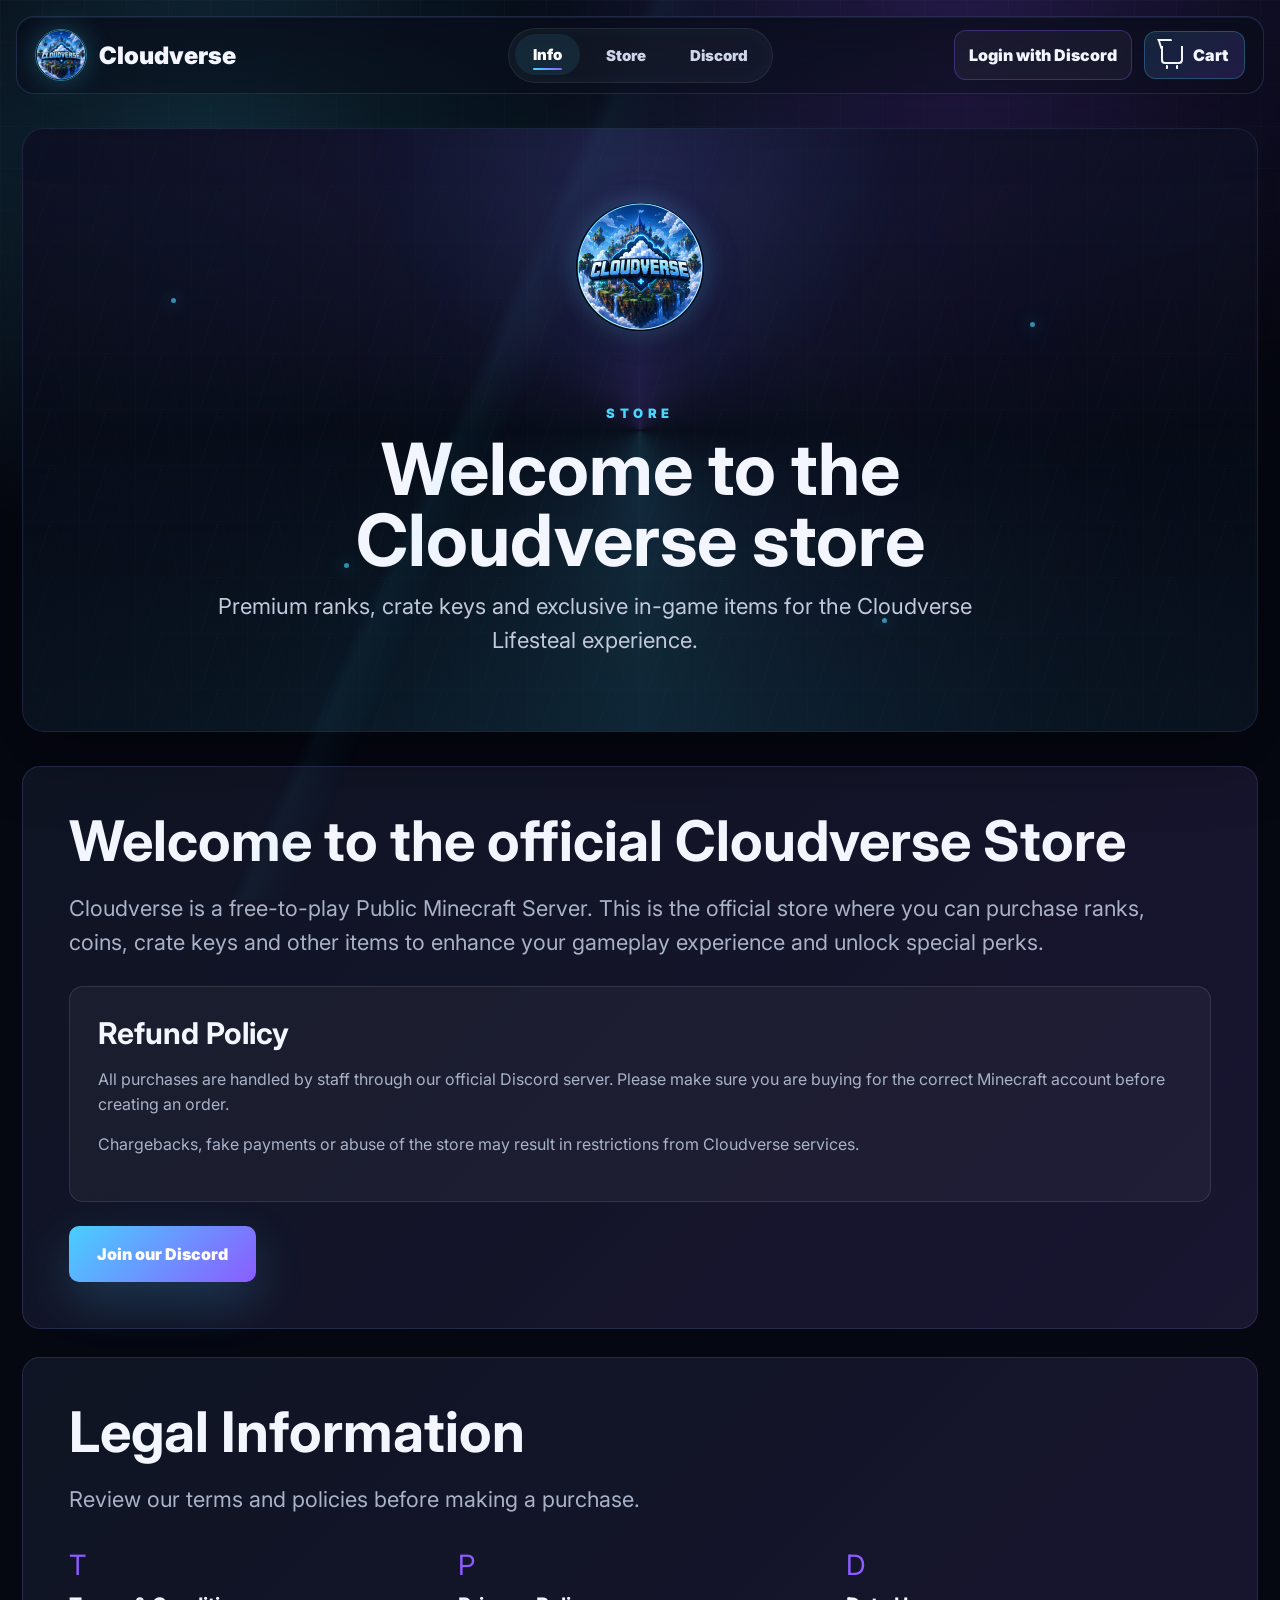
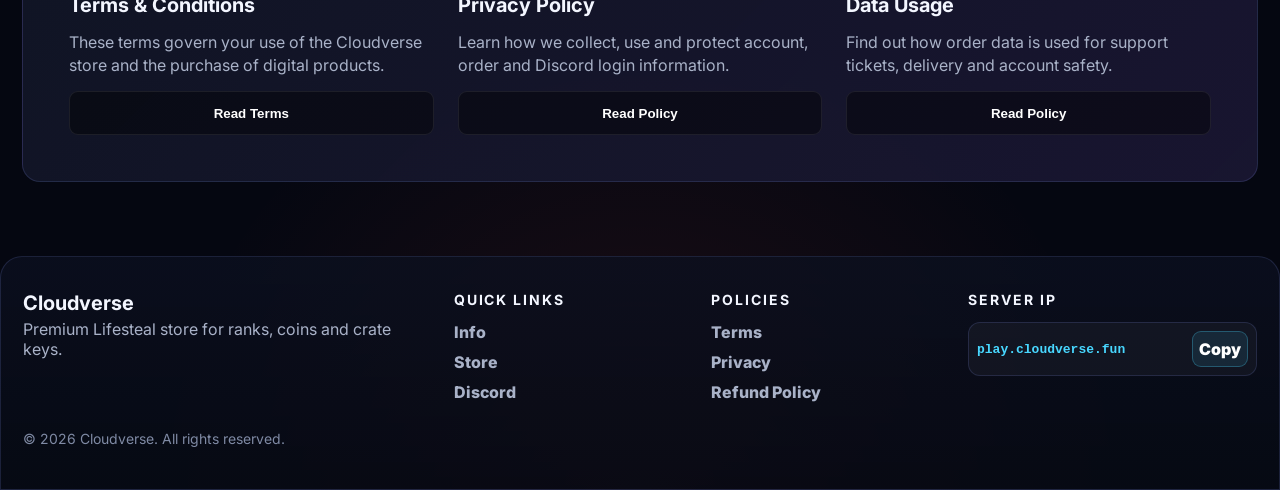
==== commit 3f61dea3: "Add files via upload" ====
--- a/templates/index.html
+++ b/templates/index.html
@@ -11,7 +11,7 @@
 </head>
 <body>
   <header class="topbar">
-    <a class="brand" href="#home" aria-label="Cloudverse home">
+    <a class="brand" href="#info" data-tab="info" aria-label="Cloudverse home">
       <img class="brand-logo" src="/static/assets/brand/cloudverse-logo-small.png?v=hero-logo-small-3" alt="Cloudverse logo">
       <span>Cloudverse</span>
     </a>
@@ -21,8 +21,8 @@
       <span></span>
     </button>
     <nav class="nav-center" aria-label="Primary">
-      <a class="active" href="#home">Home</a>
-      <a href="#products">Store</a>
+      <a class="active" href="#info" data-tab="info">Info</a>
+      <a href="#store" data-tab="store">Store</a>
       <a id="discordNav" href="https://discord.gg/jWDH4GYuns" target="_blank" rel="noreferrer">Discord</a>
       <a id="adminNav" href="/admin" hidden>Admin</a>
     </nav>
@@ -48,7 +48,8 @@
     </div>
   </header>
 
-  <main id="home">
+  <main>
+   <section class="page-section active" id="info" data-tab-panel="info">
     <section class="hero">
       <div class="cloud-particles" aria-hidden="true">
         <span></span>
@@ -105,7 +106,9 @@
         </div>
       </section>
     </section>
-
+   </section>
+
+   <section class="page-section" id="store" data-tab-panel="store">
     <section class="layout" id="products">
       <aside class="sidebar">
         <button class="feature-card active" data-category="ranks" type="button">
@@ -127,6 +130,7 @@
         <div class="products" id="productGrid"></div>
       </section>
     </section>
+   </section>
   </main>
 
   <footer class="footer" id="footer">
@@ -138,8 +142,8 @@
     </div>
     <div class="footer-column">
       <h3>Quick Links</h3>
-      <a href="#home">Home</a>
-      <a href="#products">Store</a>
+      <a href="#info" data-tab="info">Info</a>
+      <a href="#store" data-tab="store">Store</a>
       <a id="discordFooter" href="https://discord.gg/jWDH4GYuns" target="_blank" rel="noreferrer">Discord</a>
     </div>
     <div class="footer-column">
--- a/static/styles.css
+++ b/static/styles.css
@@ -389,7 +389,15 @@
   max-width: 1580px;
   margin: 0 auto;
   padding: 34px 22px 34px;
-  animation: pageIn .55s ease both;
+}
+
+.page-section {
+  display: none;
+}
+
+.page-section.active {
+  display: block;
+  animation: pageIn .45s ease both;
 }
 
 .hero {
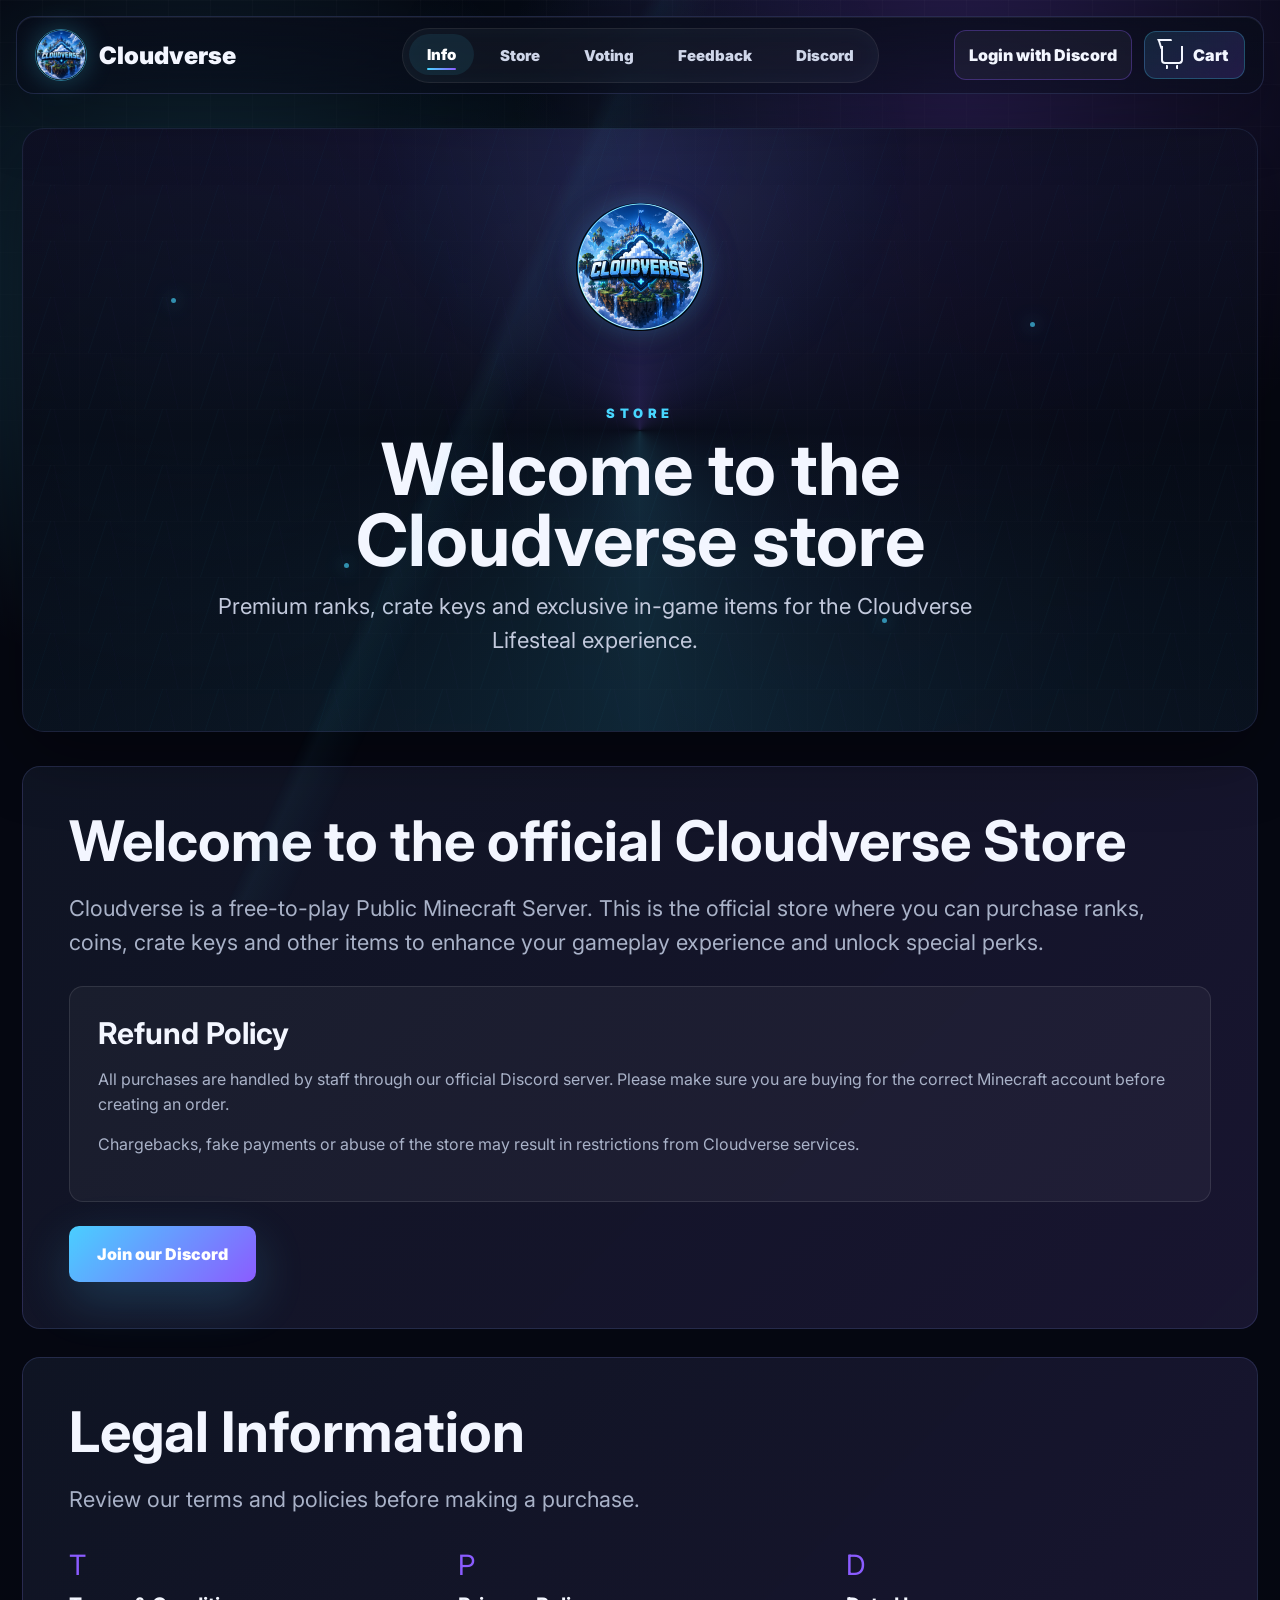
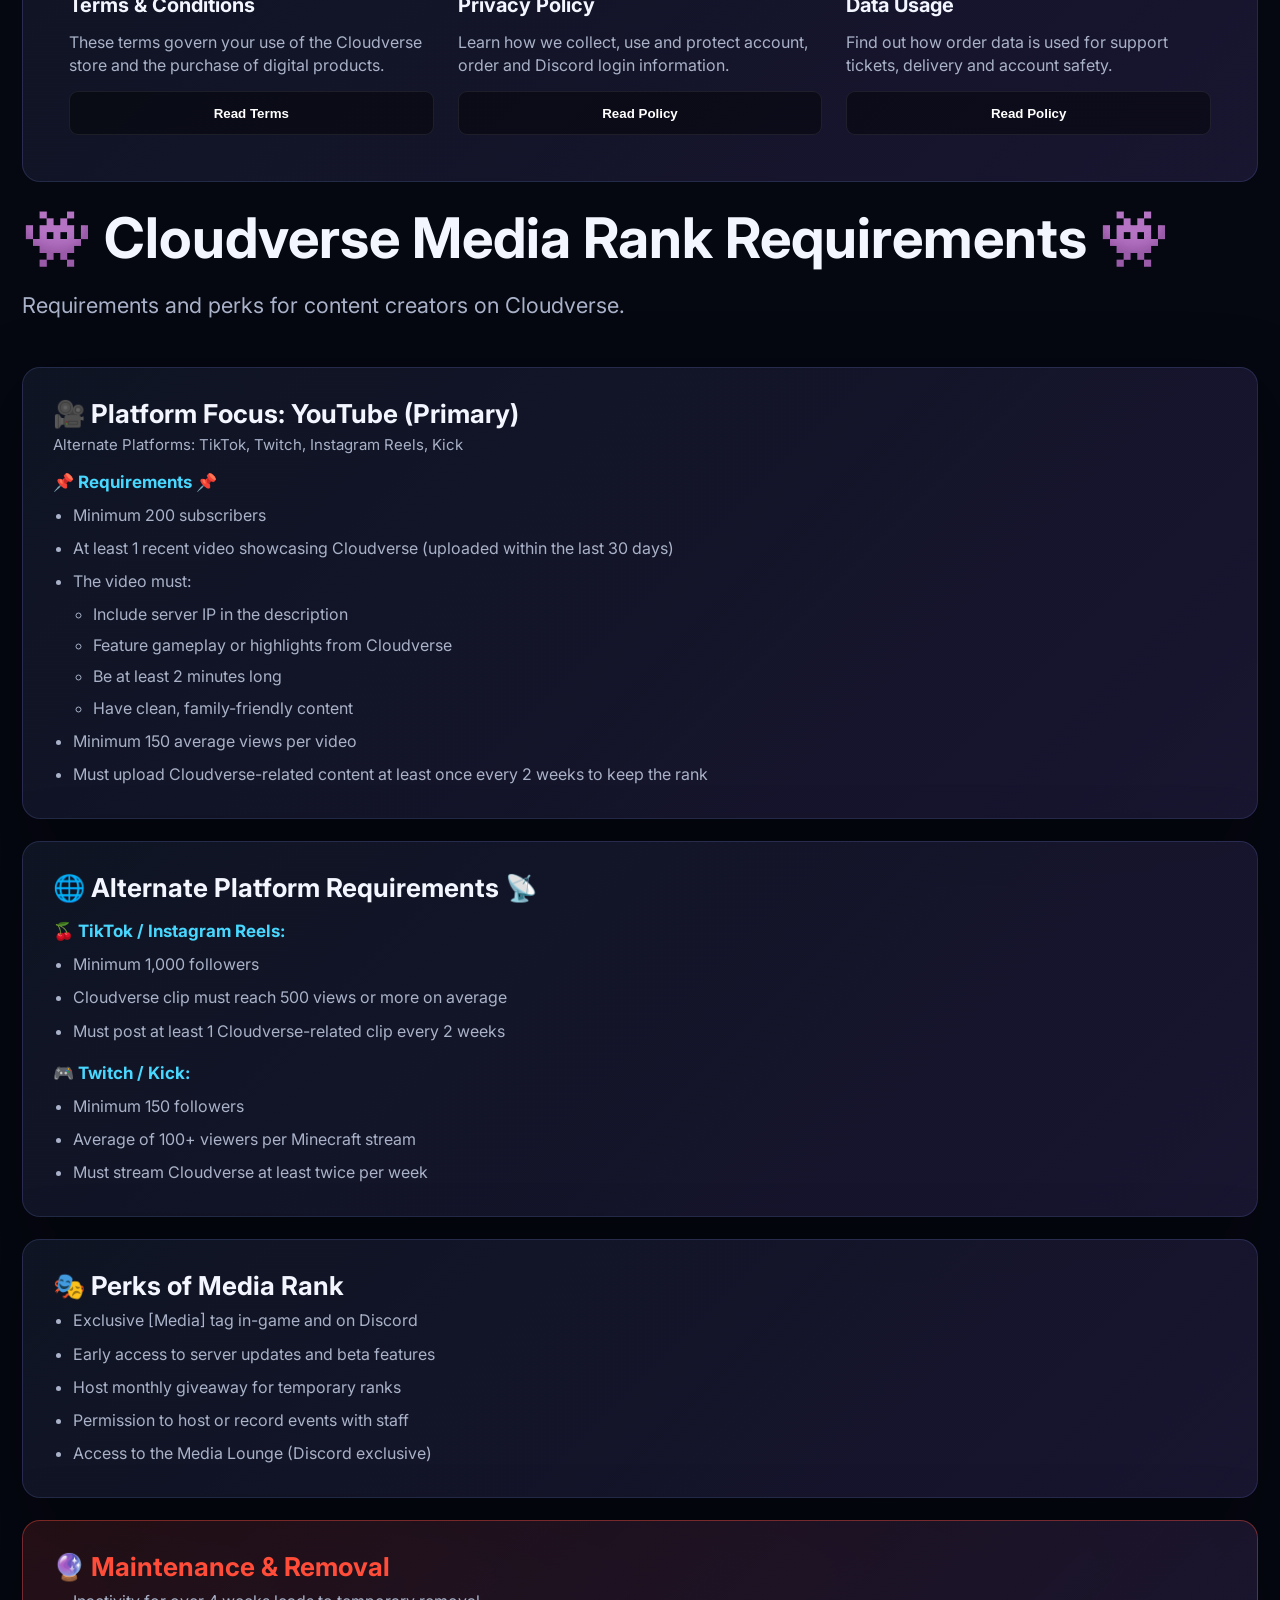
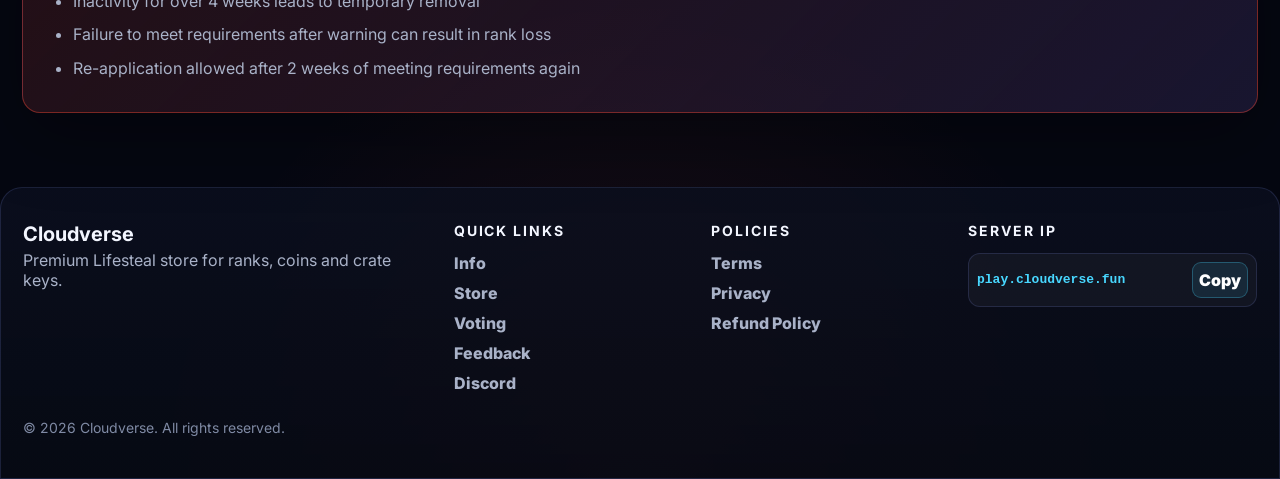
==== commit f197422a: "Add files via upload" ====
--- a/templates/index.html
+++ b/templates/index.html
@@ -7,7 +7,7 @@
   <link rel="preconnect" href="https://fonts.googleapis.com">
   <link rel="preconnect" href="https://fonts.gstatic.com" crossorigin>
   <link href="https://fonts.googleapis.com/css2?family=Inter:wght@500;700;800;900&display=swap" rel="stylesheet">
-  <link rel="stylesheet" href="/static/styles.css?v=cloudverse-home-order-2">
+  <link rel="stylesheet" href="/static/styles.css?v=cloudverse-home-order-3">
 </head>
 <body>
   <header class="topbar">
@@ -23,6 +23,8 @@
     <nav class="nav-center" aria-label="Primary">
       <a class="active" href="#info" data-tab="info">Info</a>
       <a href="#store" data-tab="store">Store</a>
+      <a href="#voting" data-tab="voting">Voting</a>
+      <a href="#feedback" data-tab="feedback">Feedback</a>
       <a id="discordNav" href="https://discord.gg/jWDH4GYuns" target="_blank" rel="noreferrer">Discord</a>
       <a id="adminNav" href="/admin" hidden>Admin</a>
     </nav>
@@ -105,6 +107,69 @@
           </article>
         </div>
       </section>
+
+      <section class="media-rank-panel" aria-label="Media Rank Requirements">
+        <div class="legal-head">
+          <h2>&#128126; Cloudverse Media Rank Requirements &#128126;</h2>
+          <p>Requirements and perks for content creators on Cloudverse.</p>
+        </div>
+
+        <article class="media-rank-card">
+          <h3>&#127909; Platform Focus: YouTube (Primary)</h3>
+          <p class="media-rank-subtext">Alternate Platforms: TikTok, Twitch, Instagram Reels, Kick</p>
+          <h4>&#128204; Requirements &#128204;</h4>
+          <ul class="media-rank-list">
+            <li>Minimum 200 subscribers</li>
+            <li>At least 1 recent video showcasing Cloudverse (uploaded within the last 30 days)</li>
+            <li>The video must:
+              <ul>
+                <li>Include server IP in the description</li>
+                <li>Feature gameplay or highlights from Cloudverse</li>
+                <li>Be at least 2 minutes long</li>
+                <li>Have clean, family-friendly content</li>
+              </ul>
+            </li>
+            <li>Minimum 150 average views per video</li>
+            <li>Must upload Cloudverse-related content at least once every 2 weeks to keep the rank</li>
+          </ul>
+        </article>
+
+        <article class="media-rank-card">
+          <h3>&#127760; Alternate Platform Requirements &#128225;</h3>
+          <h4>&#127826; TikTok / Instagram Reels:</h4>
+          <ul class="media-rank-list">
+            <li>Minimum 1,000 followers</li>
+            <li>Cloudverse clip must reach 500 views or more on average</li>
+            <li>Must post at least 1 Cloudverse-related clip every 2 weeks</li>
+          </ul>
+          <h4>&#127918; Twitch / Kick:</h4>
+          <ul class="media-rank-list">
+            <li>Minimum 150 followers</li>
+            <li>Average of 100+ viewers per Minecraft stream</li>
+            <li>Must stream Cloudverse at least twice per week</li>
+          </ul>
+        </article>
+
+        <article class="media-rank-card">
+          <h3>&#127917; Perks of Media Rank</h3>
+          <ul class="media-rank-list">
+            <li>Exclusive [Media] tag in-game and on Discord</li>
+            <li>Early access to server updates and beta features</li>
+            <li>Host monthly giveaway for temporary ranks</li>
+            <li>Permission to host or record events with staff</li>
+            <li>Access to the Media Lounge (Discord exclusive)</li>
+          </ul>
+        </article>
+
+        <article class="media-rank-card media-rank-warning">
+          <h3>&#128302; Maintenance &amp; Removal</h3>
+          <ul class="media-rank-list">
+            <li>Inactivity for over 4 weeks leads to temporary removal</li>
+            <li>Failure to meet requirements after warning can result in rank loss</li>
+            <li>Re-application allowed after 2 weeks of meeting requirements again</li>
+          </ul>
+        </article>
+      </section>
     </section>
    </section>
 
@@ -131,6 +196,83 @@
       </section>
     </section>
    </section>
+
+   <section class="page-section" id="voting" data-tab-panel="voting">
+    <section class="voting-hero">
+      <h1>Vote for Cloudverse</h1>
+      <p>Help our server grow and get awesome rewards in return! Every vote counts and makes a huge difference. For in-game rewards, type <code>/vote</code> in the chat!</p>
+    </section>
+
+    <div class="voting-grid">
+      <article class="voting-card">
+        <h2>&#128203; How to Vote</h2>
+        <p class="voting-card-sub">Follow these simple steps to cast your vote.</p>
+        <ol class="voting-steps">
+          <li><span class="voting-step-num">1</span> Click on any of the links from the list.</li>
+          <li><span class="voting-step-num">2</span> Enter your exact Minecraft username.</li>
+          <li><span class="voting-step-num">3</span> Complete the CAPTCHA if prompted.</li>
+          <li><span class="voting-step-num">4</span> Hit the "Vote" button and you're done!</li>
+        </ol>
+        <p class="voting-tip">Tip: Look for a sign or button at the corner of each site to confirm your vote.</p>
+      </article>
+
+      <article class="voting-card">
+        <h2>&#128077; Why Vote?</h2>
+        <p class="voting-card-sub">Your vote has a real impact on the community.</p>
+        <ul class="voting-why-list">
+          <li>
+            <span class="voting-why-icon">&#128200;</span>
+            <div><strong>Boost Our Server</strong><span>Help Cloudverse climb the ranks and attract new players.</span></div>
+          </li>
+          <li>
+            <span class="voting-why-icon">&#128640;</span>
+            <div><strong>Unlock In-Game Rewards</strong><span>Receive exclusive items, currency, and bonuses for your support.</span></div>
+          </li>
+          <li>
+            <span class="voting-why-icon">&#127942;</span>
+            <div><strong>Become Voter of the Month</strong><span>Compete for a special role and recognition on our Discord server.</span></div>
+          </li>
+        </ul>
+      </article>
+    </div>
+
+    <section class="voting-links-panel">
+      <h2>Voting Links</h2>
+      <p>Click a link below to go to the voting site. Each site allows one vote per day.</p>
+      <div class="voting-links-grid" id="votingLinksGrid"></div>
+    </section>
+   </section>
+
+   <section class="page-section" id="feedback" data-tab-panel="feedback">
+    <div class="feedback-grid">
+      <article class="feedback-form-card">
+        <h2>Share Your Feedback</h2>
+        <p>We value your opinion. Let us know how we're doing!</p>
+        <form id="feedbackForm">
+          <input id="feedbackName" name="playerName" type="text" placeholder="Enter your player name" maxlength="60" required>
+          <div class="feedback-rating-block">
+            <span class="feedback-rating-label">Your Rating</span>
+            <div class="star-rating" id="feedbackStars" role="radiogroup" aria-label="Your rating">
+              <button type="button" class="star" data-star="1" aria-label="1 star">&#9733;</button>
+              <button type="button" class="star" data-star="2" aria-label="2 stars">&#9733;</button>
+              <button type="button" class="star" data-star="3" aria-label="3 stars">&#9733;</button>
+              <button type="button" class="star" data-star="4" aria-label="4 stars">&#9733;</button>
+              <button type="button" class="star" data-star="5" aria-label="5 stars">&#9733;</button>
+            </div>
+          </div>
+          <textarea id="feedbackMessage" name="message" placeholder="Tell us what you think..." maxlength="1000" rows="5"></textarea>
+          <button class="primary-action feedback-submit" type="submit">Submit Feedback</button>
+          <p class="feedback-form-message" id="feedbackFormMessage" aria-live="polite"></p>
+        </form>
+      </article>
+
+      <section class="feedback-list-card">
+        <h2>Community Feedback</h2>
+        <p>See what other players are saying.</p>
+        <div class="feedback-list" id="feedbackList"></div>
+      </section>
+    </div>
+   </section>
   </main>
 
   <footer class="footer" id="footer">
@@ -144,6 +286,8 @@
       <h3>Quick Links</h3>
       <a href="#info" data-tab="info">Info</a>
       <a href="#store" data-tab="store">Store</a>
+      <a href="#voting" data-tab="voting">Voting</a>
+      <a href="#feedback" data-tab="feedback">Feedback</a>
       <a id="discordFooter" href="https://discord.gg/jWDH4GYuns" target="_blank" rel="noreferrer">Discord</a>
     </div>
     <div class="footer-column">
@@ -220,7 +364,9 @@
   </aside>
 
   <script src="/static/store-config.js"></script>
-  <script src="/static/app.js?v=cloudverse-home-order-2"></script>
+  <script src="/static/voting-config.js"></script>
+  <script src="/static/app.js?v=cloudverse-home-order-3"></script>
+  <script src="/static/feedback.js?v=cloudverse-home-order-3"></script>
 </body>
 </html>
 
--- a/static/styles.css
+++ b/static/styles.css
@@ -1924,4 +1924,454 @@
   .order-row-meta { text-align: left; }
   .go-order-pill { width: 100%; }
   .policy-data-row { grid-template-columns: 1fr; }
+}
+
+/* ---------- Media Rank Requirements ---------- */
+
+.media-rank-panel {
+  display: grid;
+  gap: 22px;
+}
+
+.media-rank-card {
+  border: 1px solid var(--line);
+  border-radius: 18px;
+  background: linear-gradient(135deg, rgba(16,22,37,0.92), rgba(28,24,53,0.86));
+  box-shadow: var(--shadow);
+  padding: clamp(20px, 3vw, 30px);
+}
+
+.media-rank-card h3 {
+  margin: 0 0 6px;
+  font-size: clamp(20px, 2.2vw, 26px);
+  color: var(--text);
+}
+
+.media-rank-card h4 {
+  margin: 18px 0 10px;
+  font-size: 17px;
+  color: var(--blue);
+}
+
+.media-rank-subtext {
+  margin: 0;
+  color: var(--muted);
+  font-size: 15px;
+}
+
+.media-rank-list {
+  margin: 0;
+  padding-left: 20px;
+  color: var(--muted);
+  line-height: 1.7;
+  display: grid;
+  gap: 6px;
+}
+
+.media-rank-list ul {
+  margin-top: 6px;
+  padding-left: 20px;
+  display: grid;
+  gap: 4px;
+}
+
+.media-rank-warning {
+  border-color: rgba(255, 77, 57, 0.4);
+  background: linear-gradient(135deg, rgba(255,77,57,0.12), rgba(28,24,53,0.86));
+}
+
+.media-rank-warning h3 {
+  color: var(--red);
+}
+
+/* ---------- Voting page ---------- */
+
+.voting-hero {
+  max-width: 1000px;
+  margin: 40px auto 0;
+  padding: 0 20px;
+  text-align: center;
+  display: grid;
+  gap: 14px;
+}
+
+.voting-hero h1 {
+  margin: 0;
+  font-size: clamp(34px, 5vw, 54px);
+  line-height: 1.05;
+}
+
+.voting-hero p {
+  margin: 0 auto;
+  max-width: 760px;
+  color: var(--muted);
+  font-size: clamp(15px, 1.6vw, 18px);
+  line-height: 1.6;
+}
+
+.voting-hero code {
+  padding: 2px 10px;
+  border-radius: 6px;
+  background: rgba(255,255,255,0.08);
+  color: var(--text);
+  font-weight: 700;
+}
+
+.voting-grid {
+  max-width: 1580px;
+  margin: 34px auto 0;
+  padding: 0 20px;
+  display: grid;
+  grid-template-columns: repeat(2, minmax(0, 1fr));
+  gap: 24px;
+}
+
+.voting-card {
+  border: 1px solid var(--line);
+  border-radius: 18px;
+  background: linear-gradient(135deg, rgba(16,22,37,0.92), rgba(28,24,53,0.86));
+  box-shadow: var(--shadow);
+  padding: clamp(22px, 3vw, 30px);
+}
+
+.voting-card h2 {
+  margin: 0 0 6px;
+  font-size: 22px;
+}
+
+.voting-card-sub {
+  margin: 0 0 22px;
+  color: var(--muted);
+  font-size: 14px;
+}
+
+.voting-steps {
+  list-style: none;
+  margin: 0;
+  padding: 0;
+  display: grid;
+  gap: 16px;
+}
+
+.voting-steps li {
+  display: flex;
+  align-items: center;
+  gap: 14px;
+  color: var(--text);
+  font-size: 15px;
+}
+
+.voting-step-num {
+  flex: none;
+  width: 30px;
+  height: 30px;
+  display: grid;
+  place-items: center;
+  border-radius: 50%;
+  background: linear-gradient(135deg, #8b5cff, #49cfff);
+  color: #07101f;
+  font-weight: 900;
+  font-size: 14px;
+}
+
+.voting-tip {
+  margin: 22px 0 0;
+  padding-top: 16px;
+  border-top: 1px solid rgba(255,255,255,0.08);
+  color: var(--muted);
+  font-size: 13px;
+}
+
+.voting-why-list {
+  list-style: none;
+  margin: 0;
+  padding: 0;
+  display: grid;
+  gap: 20px;
+}
+
+.voting-why-list li {
+  display: flex;
+  gap: 14px;
+  align-items: flex-start;
+}
+
+.voting-why-icon {
+  flex: none;
+  font-size: 20px;
+  line-height: 1.4;
+}
+
+.voting-why-list strong {
+  display: block;
+  color: var(--text);
+  margin-bottom: 4px;
+}
+
+.voting-why-list span {
+  color: var(--muted);
+  font-size: 14px;
+  line-height: 1.5;
+}
+
+.voting-links-panel {
+  max-width: 1580px;
+  margin: 24px auto 60px;
+  padding: 0 20px;
+}
+
+.voting-links-panel h2 {
+  margin: 0 0 6px;
+  font-size: 24px;
+}
+
+.voting-links-panel > p {
+  margin: 0 0 22px;
+  color: var(--muted);
+  font-size: 14px;
+}
+
+.voting-links-grid {
+  display: grid;
+  grid-template-columns: repeat(3, minmax(0, 1fr));
+  gap: 16px;
+}
+
+.voting-link-item {
+  display: flex;
+  align-items: center;
+  gap: 14px;
+  min-height: 60px;
+  padding: 0 20px;
+  border: 1px solid var(--line);
+  border-radius: 12px;
+  background: rgba(255,255,255,0.03);
+  color: var(--text);
+  font-weight: 700;
+  transition: border-color .15s ease, background .15s ease;
+}
+
+.voting-link-item:hover {
+  border-color: rgba(139,92,255,0.55);
+  background: rgba(139,92,255,0.08);
+}
+
+.voting-link-num {
+  flex: none;
+  width: 26px;
+  height: 26px;
+  display: grid;
+  place-items: center;
+  border-radius: 50%;
+  background: linear-gradient(135deg, #8b5cff, #49cfff);
+  color: #07101f;
+  font-weight: 900;
+  font-size: 13px;
+}
+
+@media (max-width: 920px) {
+  .voting-grid { grid-template-columns: 1fr; }
+  .voting-links-grid { grid-template-columns: 1fr; }
+}
+
+/* ---------- Feedback page ---------- */
+
+.feedback-grid {
+  max-width: 1580px;
+  margin: 40px auto 60px;
+  padding: 0 20px;
+  display: grid;
+  grid-template-columns: minmax(0, 1fr) minmax(0, 1.2fr);
+  gap: 28px;
+  align-items: start;
+}
+
+.feedback-form-card,
+.feedback-list-card {
+  border: 1px solid var(--line);
+  border-radius: 18px;
+  background: linear-gradient(135deg, rgba(16,22,37,0.92), rgba(28,24,53,0.86));
+  box-shadow: var(--shadow);
+  padding: clamp(22px, 3vw, 30px);
+}
+
+.feedback-form-card h2,
+.feedback-list-card h2 {
+  margin: 0 0 6px;
+  font-size: 24px;
+}
+
+.feedback-form-card > p,
+.feedback-list-card > p {
+  margin: 0 0 22px;
+  color: var(--muted);
+  font-size: 14px;
+}
+
+#feedbackForm {
+  display: grid;
+  gap: 18px;
+}
+
+#feedbackForm input,
+#feedbackForm textarea {
+  width: 100%;
+  border: 1px solid rgba(255,255,255,0.12);
+  border-radius: 10px;
+  background: rgba(0,0,0,0.35);
+  color: var(--text);
+  font-family: inherit;
+  font-size: 14px;
+  padding: 14px 16px;
+  resize: vertical;
+}
+
+#feedbackForm input:focus,
+#feedbackForm textarea:focus {
+  outline: none;
+  border-color: rgba(139,92,255,0.6);
+}
+
+.feedback-rating-block {
+  display: grid;
+  gap: 10px;
+  justify-items: center;
+  text-align: center;
+}
+
+.feedback-rating-label {
+  color: var(--muted);
+  font-size: 13px;
+  font-weight: 700;
+  text-transform: uppercase;
+  letter-spacing: .04em;
+}
+
+.star-rating {
+  display: flex;
+  gap: 6px;
+}
+
+.star-rating .star {
+  border: 0;
+  background: none;
+  cursor: pointer;
+  font-size: 26px;
+  line-height: 1;
+  color: rgba(255,255,255,0.22);
+  transition: color .12s ease, transform .12s ease;
+  padding: 2px;
+}
+
+.star-rating .star:hover {
+  transform: scale(1.08);
+}
+
+.star-rating .star.active {
+  color: var(--gold);
+}
+
+.feedback-submit {
+  width: 100%;
+}
+
+.feedback-form-message {
+  margin: 0;
+  min-height: 18px;
+  color: var(--green);
+  font-size: 13px;
+  text-align: center;
+}
+
+.feedback-list {
+  display: grid;
+  gap: 16px;
+  max-height: 640px;
+  overflow-y: auto;
+  padding-right: 4px;
+}
+
+.feedback-item {
+  border: 1px solid rgba(255,255,255,0.08);
+  border-radius: 14px;
+  background: rgba(255,255,255,0.03);
+  padding: 18px 20px;
+  display: grid;
+  gap: 8px;
+}
+
+.feedback-item-head {
+  display: flex;
+  align-items: center;
+  justify-content: space-between;
+  gap: 12px;
+}
+
+.feedback-item-head strong {
+  color: var(--text);
+  font-size: 15px;
+}
+
+.feedback-stars {
+  color: var(--gold);
+  font-size: 14px;
+  letter-spacing: 2px;
+}
+
+.fb-star {
+  color: rgba(255,255,255,0.18);
+}
+
+.fb-star.filled {
+  color: var(--gold);
+}
+
+.feedback-item-date {
+  color: var(--muted);
+  font-size: 12px;
+}
+
+.feedback-item p {
+  margin: 0;
+  color: var(--muted);
+  font-size: 14px;
+  line-height: 1.5;
+}
+
+.feedback-empty {
+  color: var(--muted);
+  font-size: 14px;
+}
+
+@media (max-width: 980px) {
+  .feedback-grid { grid-template-columns: 1fr; }
+}
+
+/* ---------- Admin: Feedback management ---------- */
+
+.admin-feedback-row {
+  display: flex;
+  align-items: flex-start;
+  justify-content: space-between;
+  gap: 16px;
+}
+
+.admin-feedback-row .feedback-stars {
+  white-space: nowrap;
+}
+
+.admin-feedback-remove {
+  flex: none;
+  min-height: 38px;
+  padding: 0 16px;
+  border-radius: 9px;
+  border: 1px solid rgba(255,77,57,0.4);
+  background: rgba(255,77,57,0.12);
+  color: #ff8a77;
+  font-weight: 800;
+  cursor: pointer;
+}
+
+.admin-feedback-remove:hover {
+  background: rgba(255,77,57,0.22);
 }
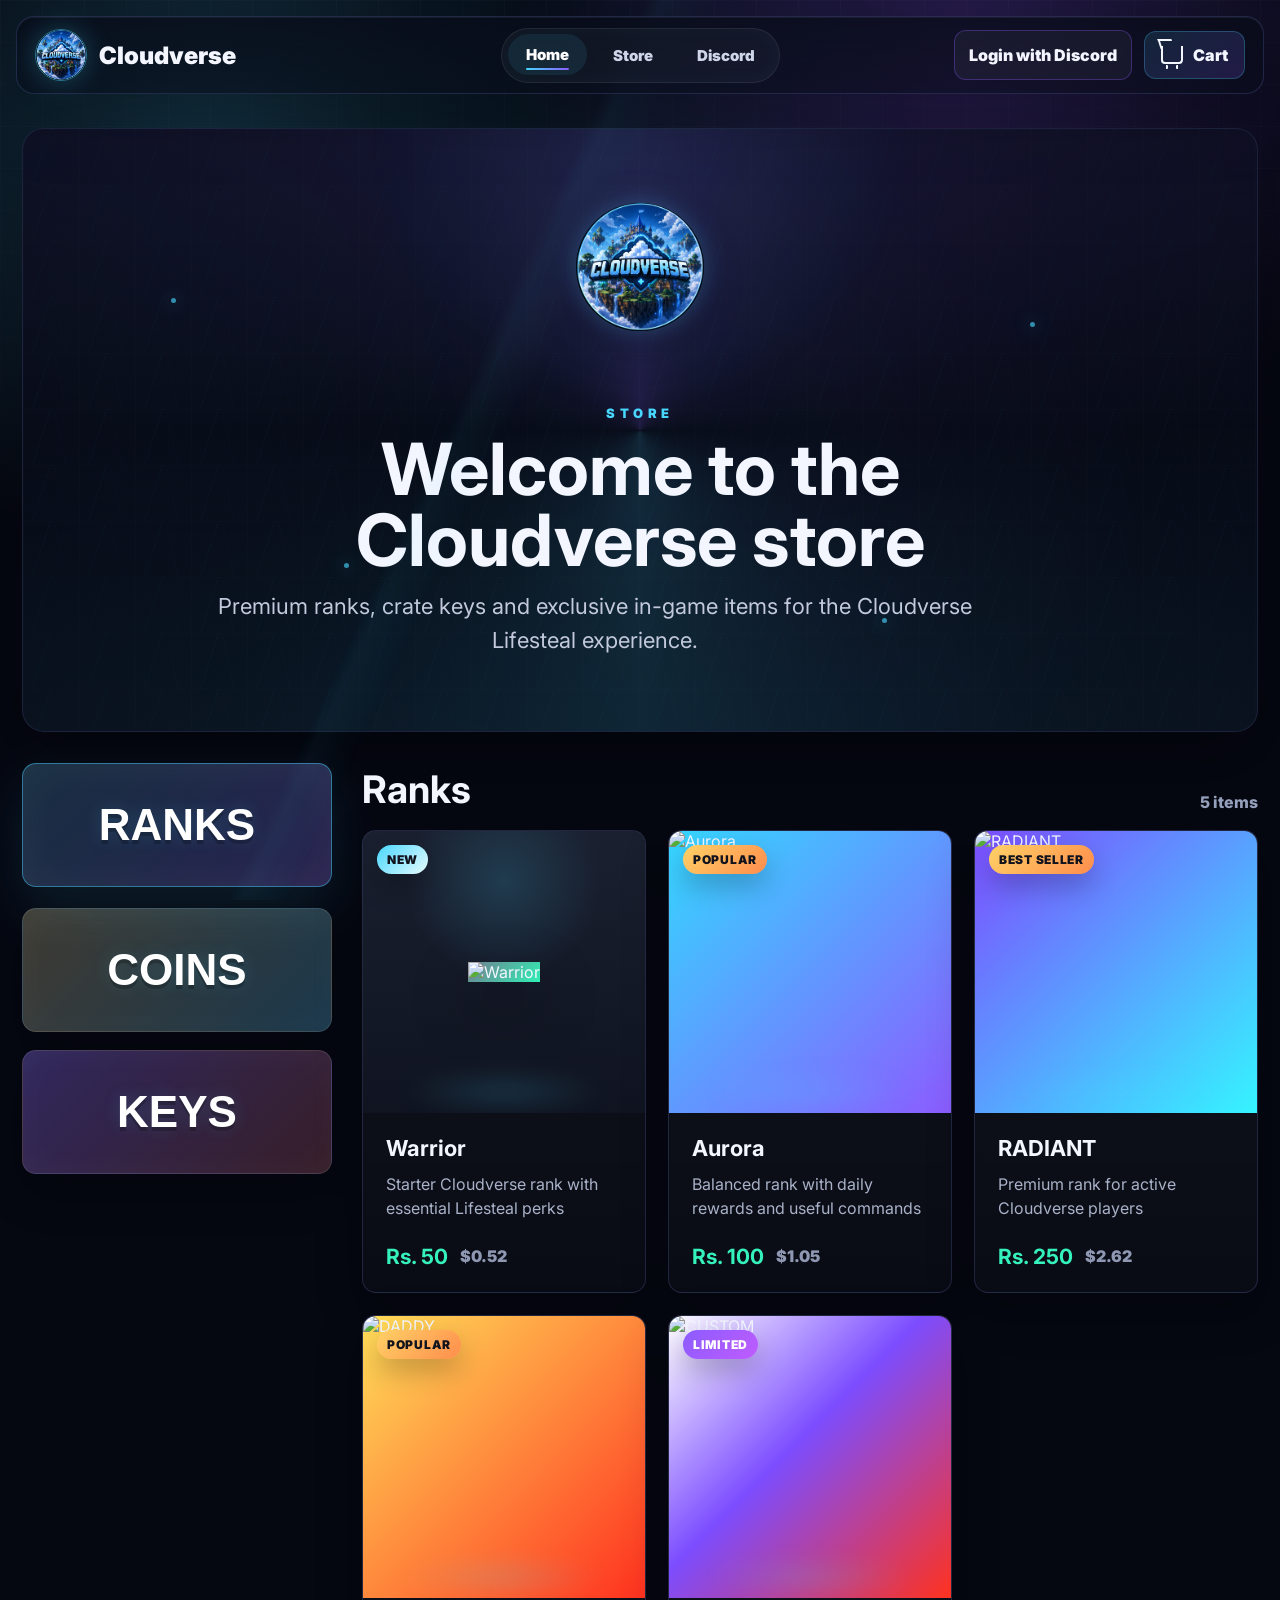
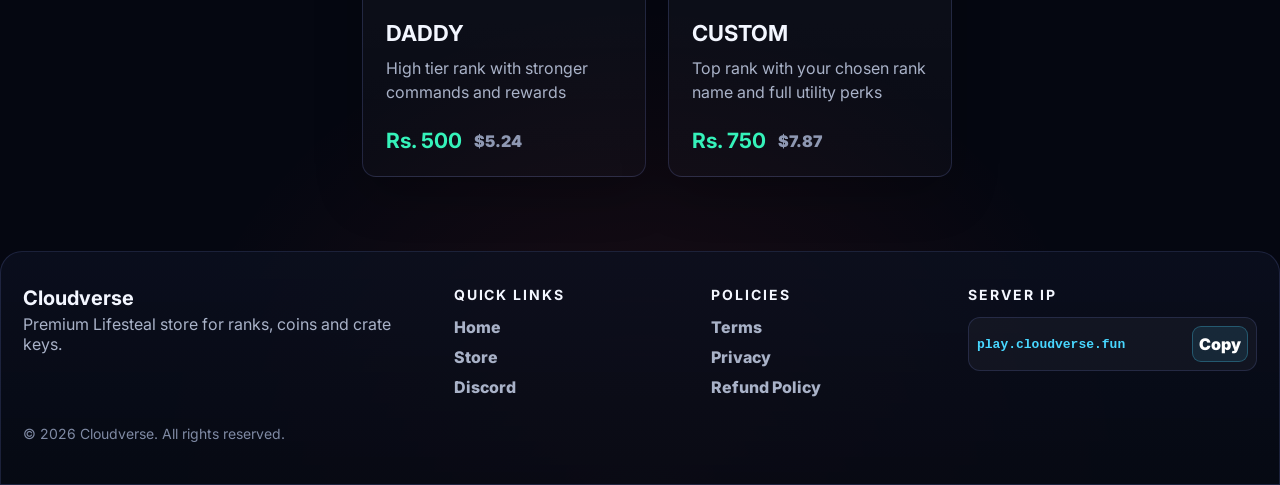
==== commit 194d72c3: "Add files via upload" ====
--- a/templates/index.html
+++ b/templates/index.html
@@ -1,4 +1,4 @@
-﻿<!doctype html>
+<!doctype html>
 <html lang="en">
 <head>
   <meta charset="utf-8">
@@ -7,11 +7,11 @@
   <link rel="preconnect" href="https://fonts.googleapis.com">
   <link rel="preconnect" href="https://fonts.gstatic.com" crossorigin>
   <link href="https://fonts.googleapis.com/css2?family=Inter:wght@500;700;800;900&display=swap" rel="stylesheet">
-  <link rel="stylesheet" href="/static/styles.css?v=cloudverse-home-order-3">
+  <link rel="stylesheet" href="/static/styles.css?v=auth-navbar-1">
 </head>
 <body>
   <header class="topbar">
-    <a class="brand" href="#info" data-tab="info" aria-label="Cloudverse home">
+    <a class="brand" href="#store" aria-label="Cloudverse home">
       <img class="brand-logo" src="/static/assets/brand/cloudverse-logo-small.png?v=hero-logo-small-3" alt="Cloudverse logo">
       <span>Cloudverse</span>
     </a>
@@ -21,12 +21,9 @@
       <span></span>
     </button>
     <nav class="nav-center" aria-label="Primary">
-      <a class="active" href="#info" data-tab="info">Info</a>
-      <a href="#store" data-tab="store">Store</a>
-      <a href="#voting" data-tab="voting">Voting</a>
-      <a href="#feedback" data-tab="feedback">Feedback</a>
-      <a id="discordNav" href="https://discord.gg/jWDH4GYuns" target="_blank" rel="noreferrer">Discord</a>
-      <a id="adminNav" href="/admin" hidden>Admin</a>
+      <a class="active" href="#store">Home</a>
+      <a href="#products">Store</a>
+      <a id="discordNav" href="https://discord.gg/8ZucR4fXkk" target="_blank" rel="noreferrer">Discord</a>
     </nav>
     <div class="top-actions">
       <div class="auth-menu" id="authMenu">
@@ -38,7 +35,7 @@
         </button>
         <div class="user-dropdown" id="userDropdown" hidden>
           <a href="/profile">My Profile</a>
-          <a href="/orders">Orders</a>
+          <a href="#" data-account-action="orders">Orders <span>Coming Soon</span></a>
           <a href="#" data-account-action="settings">Settings <span>Coming Soon</span></a>
           <a href="/logout">Logout</a>
         </div>
@@ -50,8 +47,7 @@
     </div>
   </header>
 
-  <main>
-   <section class="page-section active" id="info" data-tab-panel="info">
+  <main id="store">
     <section class="hero">
       <div class="cloud-particles" aria-hidden="true">
         <span></span>
@@ -69,111 +65,6 @@
       </div>
     </section>
 
-        <section class="home-info-section" aria-label="Cloudverse information">
-      <div class="official-store-block">
-        <h2>Welcome to the official Cloudverse Store</h2>
-        <p>Cloudverse is a free-to-play Public Minecraft Server. This is the official store where you can purchase ranks, coins, crate keys and other items to enhance your gameplay experience and unlock special perks.</p>
-        <article class="refund-card">
-          <h3>Refund Policy</h3>
-          <p>All purchases are handled by staff through our official Discord server. Please make sure you are buying for the correct Minecraft account before creating an order.</p>
-          <p>Chargebacks, fake payments or abuse of the store may result in restrictions from Cloudverse services.</p>
-        </article>
-        <a class="discord-join-button" href="https://discord.gg/jWDH4GYuns" target="_blank" rel="noreferrer">Join our Discord</a>
-      </div>
-
-      <section class="legal-panel" aria-label="Legal Information">
-        <div class="legal-head">
-          <h2>Legal Information</h2>
-          <p>Review our terms and policies before making a purchase.</p>
-        </div>
-        <div class="legal-grid">
-          <article class="legal-card">
-            <div class="legal-icon" aria-hidden="true">T</div>
-            <h3>Terms &amp; Conditions</h3>
-            <p>These terms govern your use of the Cloudverse store and the purchase of digital products.</p>
-            <button class="policy-button" type="button" data-policy="terms">Read Terms</button>
-          </article>
-          <article class="legal-card">
-            <div class="legal-icon" aria-hidden="true">P</div>
-            <h3>Privacy Policy</h3>
-            <p>Learn how we collect, use and protect account, order and Discord login information.</p>
-            <button class="policy-button" type="button" data-policy="privacy">Read Policy</button>
-          </article>
-          <article class="legal-card">
-            <div class="legal-icon" aria-hidden="true">D</div>
-            <h3>Data Usage</h3>
-            <p>Find out how order data is used for support tickets, delivery and account safety.</p>
-            <button class="policy-button" type="button" data-policy="data">Read Policy</button>
-          </article>
-        </div>
-      </section>
-
-      <section class="media-rank-panel" aria-label="Media Rank Requirements">
-        <div class="legal-head">
-          <h2>&#128126; Cloudverse Media Rank Requirements &#128126;</h2>
-          <p>Requirements and perks for content creators on Cloudverse.</p>
-        </div>
-
-        <article class="media-rank-card">
-          <h3>&#127909; Platform Focus: YouTube (Primary)</h3>
-          <p class="media-rank-subtext">Alternate Platforms: TikTok, Twitch, Instagram Reels, Kick</p>
-          <h4>&#128204; Requirements &#128204;</h4>
-          <ul class="media-rank-list">
-            <li>Minimum 200 subscribers</li>
-            <li>At least 1 recent video showcasing Cloudverse (uploaded within the last 30 days)</li>
-            <li>The video must:
-              <ul>
-                <li>Include server IP in the description</li>
-                <li>Feature gameplay or highlights from Cloudverse</li>
-                <li>Be at least 2 minutes long</li>
-                <li>Have clean, family-friendly content</li>
-              </ul>
-            </li>
-            <li>Minimum 150 average views per video</li>
-            <li>Must upload Cloudverse-related content at least once every 2 weeks to keep the rank</li>
-          </ul>
-        </article>
-
-        <article class="media-rank-card">
-          <h3>&#127760; Alternate Platform Requirements &#128225;</h3>
-          <h4>&#127826; TikTok / Instagram Reels:</h4>
-          <ul class="media-rank-list">
-            <li>Minimum 1,000 followers</li>
-            <li>Cloudverse clip must reach 500 views or more on average</li>
-            <li>Must post at least 1 Cloudverse-related clip every 2 weeks</li>
-          </ul>
-          <h4>&#127918; Twitch / Kick:</h4>
-          <ul class="media-rank-list">
-            <li>Minimum 150 followers</li>
-            <li>Average of 100+ viewers per Minecraft stream</li>
-            <li>Must stream Cloudverse at least twice per week</li>
-          </ul>
-        </article>
-
-        <article class="media-rank-card">
-          <h3>&#127917; Perks of Media Rank</h3>
-          <ul class="media-rank-list">
-            <li>Exclusive [Media] tag in-game and on Discord</li>
-            <li>Early access to server updates and beta features</li>
-            <li>Host monthly giveaway for temporary ranks</li>
-            <li>Permission to host or record events with staff</li>
-            <li>Access to the Media Lounge (Discord exclusive)</li>
-          </ul>
-        </article>
-
-        <article class="media-rank-card media-rank-warning">
-          <h3>&#128302; Maintenance &amp; Removal</h3>
-          <ul class="media-rank-list">
-            <li>Inactivity for over 4 weeks leads to temporary removal</li>
-            <li>Failure to meet requirements after warning can result in rank loss</li>
-            <li>Re-application allowed after 2 weeks of meeting requirements again</li>
-          </ul>
-        </article>
-      </section>
-    </section>
-   </section>
-
-   <section class="page-section" id="store" data-tab-panel="store">
     <section class="layout" id="products">
       <aside class="sidebar">
         <button class="feature-card active" data-category="ranks" type="button">
@@ -195,84 +86,6 @@
         <div class="products" id="productGrid"></div>
       </section>
     </section>
-   </section>
-
-   <section class="page-section" id="voting" data-tab-panel="voting">
-    <section class="voting-hero">
-      <h1>Vote for Cloudverse</h1>
-      <p>Help our server grow and get awesome rewards in return! Every vote counts and makes a huge difference. For in-game rewards, type <code>/vote</code> in the chat!</p>
-    </section>
-
-    <div class="voting-grid">
-      <article class="voting-card">
-        <h2>&#128203; How to Vote</h2>
-        <p class="voting-card-sub">Follow these simple steps to cast your vote.</p>
-        <ol class="voting-steps">
-          <li><span class="voting-step-num">1</span> Click on any of the links from the list.</li>
-          <li><span class="voting-step-num">2</span> Enter your exact Minecraft username.</li>
-          <li><span class="voting-step-num">3</span> Complete the CAPTCHA if prompted.</li>
-          <li><span class="voting-step-num">4</span> Hit the "Vote" button and you're done!</li>
-        </ol>
-        <p class="voting-tip">Tip: Look for a sign or button at the corner of each site to confirm your vote.</p>
-      </article>
-
-      <article class="voting-card">
-        <h2>&#128077; Why Vote?</h2>
-        <p class="voting-card-sub">Your vote has a real impact on the community.</p>
-        <ul class="voting-why-list">
-          <li>
-            <span class="voting-why-icon">&#128200;</span>
-            <div><strong>Boost Our Server</strong><span>Help Cloudverse climb the ranks and attract new players.</span></div>
-          </li>
-          <li>
-            <span class="voting-why-icon">&#128640;</span>
-            <div><strong>Unlock In-Game Rewards</strong><span>Receive exclusive items, currency, and bonuses for your support.</span></div>
-          </li>
-          <li>
-            <span class="voting-why-icon">&#127942;</span>
-            <div><strong>Become Voter of the Month</strong><span>Compete for a special role and recognition on our Discord server.</span></div>
-          </li>
-        </ul>
-      </article>
-    </div>
-
-    <section class="voting-links-panel">
-      <h2>Voting Links</h2>
-      <p>Click a link below to go to the voting site. Each site allows one vote per day.</p>
-      <div class="voting-links-grid" id="votingLinksGrid"></div>
-    </section>
-   </section>
-
-   <section class="page-section" id="feedback" data-tab-panel="feedback">
-    <div class="feedback-grid">
-      <article class="feedback-form-card">
-        <h2>Share Your Feedback</h2>
-        <p>We value your opinion. Let us know how we're doing!</p>
-        <form id="feedbackForm">
-          <input id="feedbackName" name="playerName" type="text" placeholder="Enter your player name" maxlength="60" required>
-          <div class="feedback-rating-block">
-            <span class="feedback-rating-label">Your Rating</span>
-            <div class="star-rating" id="feedbackStars" role="radiogroup" aria-label="Your rating">
-              <button type="button" class="star" data-star="1" aria-label="1 star">&#9733;</button>
-              <button type="button" class="star" data-star="2" aria-label="2 stars">&#9733;</button>
-              <button type="button" class="star" data-star="3" aria-label="3 stars">&#9733;</button>
-              <button type="button" class="star" data-star="4" aria-label="4 stars">&#9733;</button>
-              <button type="button" class="star" data-star="5" aria-label="5 stars">&#9733;</button>
-            </div>
-          </div>
-          <textarea id="feedbackMessage" name="message" placeholder="Tell us what you think..." maxlength="1000" rows="5"></textarea>
-          <button class="primary-action feedback-submit" type="submit">Submit Feedback</button>
-          <p class="feedback-form-message" id="feedbackFormMessage" aria-live="polite"></p>
-        </form>
-      </article>
-
-      <section class="feedback-list-card">
-        <h2>Community Feedback</h2>
-        <p>See what other players are saying.</p>
-        <div class="feedback-list" id="feedbackList"></div>
-      </section>
-    </div>
-   </section>
   </main>
 
   <footer class="footer" id="footer">
@@ -284,17 +97,15 @@
     </div>
     <div class="footer-column">
       <h3>Quick Links</h3>
-      <a href="#info" data-tab="info">Info</a>
-      <a href="#store" data-tab="store">Store</a>
-      <a href="#voting" data-tab="voting">Voting</a>
-      <a href="#feedback" data-tab="feedback">Feedback</a>
-      <a id="discordFooter" href="https://discord.gg/jWDH4GYuns" target="_blank" rel="noreferrer">Discord</a>
+      <a href="#store">Home</a>
+      <a href="#products">Store</a>
+      <a id="discordFooter" href="https://discord.gg/8ZucR4fXkk" target="_blank" rel="noreferrer">Discord</a>
     </div>
     <div class="footer-column">
       <h3>Policies</h3>
-      <a href="#" data-policy="terms">Terms</a>
-      <a href="#" data-policy="privacy">Privacy</a>
-      <a href="#" data-policy="refund">Refund Policy</a>
+      <a href="#" data-policy="Terms and Conditions">Terms</a>
+      <a href="#" data-policy="Privacy Policy">Privacy</a>
+      <a href="#" data-policy="Refund Policy">Refund Policy</a>
     </div>
     <div class="server-ip">
       <h3>Server IP</h3>
@@ -308,15 +119,6 @@
   </footer>
 
   <div class="modal-backdrop" id="modalBackdrop" hidden></div>
-
-  <section class="policy-modal" id="policyModal" role="dialog" aria-modal="true" aria-labelledby="policyTitle" hidden>
-    <button class="modal-close" id="policyCloseButton" type="button">&times;</button>
-    <p class="eyebrow" id="policyEyebrow">Cloudverse Policy</p>
-    <h2 id="policyTitle">Policy</h2>
-    <p class="profile-muted" id="policyUpdated">Updated for Cloudverse Store.</p>
-    <div class="policy-content" id="policyContent"></div>
-    <button class="primary-action policy-dismiss" id="policyDismissButton" type="button">Close</button>
-  </section>
 
   <section class="modal" id="productModal" role="dialog" aria-modal="true" aria-labelledby="modalTitle" hidden>
     <button class="modal-close" data-close type="button">&times;</button>
@@ -364,11 +166,6 @@
   </aside>
 
   <script src="/static/store-config.js"></script>
-  <script src="/static/voting-config.js"></script>
-  <script src="/static/app.js?v=cloudverse-home-order-3"></script>
-  <script src="/static/feedback.js?v=cloudverse-home-order-3"></script>
+  <script src="/static/app.js?v=auth-navbar-1"></script>
 </body>
 </html>
-
-
-
--- a/static/styles.css
+++ b/static/styles.css
@@ -1,4 +1,4 @@
-﻿:root {
+:root {
   --bg: #050711;
   --panel: rgba(14, 18, 32, 0.86);
   --panel-2: rgba(20, 26, 44, 0.92);
@@ -389,15 +389,7 @@
   max-width: 1580px;
   margin: 0 auto;
   padding: 34px 22px 34px;
-}
-
-.page-section {
-  display: none;
-}
-
-.page-section.active {
-  display: block;
-  animation: pageIn .45s ease both;
+  animation: pageIn .55s ease both;
 }
 
 .hero {
@@ -714,7 +706,7 @@
 .product-image.coins { max-height: 210px; }
 .product-image.warrior { max-height: 255px; }
 
-.product-image.champion,
+.product-image.aurora,
 .product-image.radiant,
 .product-image.daddy,
 .product-image.custom {
@@ -744,7 +736,7 @@
 }
 
 .warrior { background: linear-gradient(135deg, #737b8f, #2ff0b5); }
-.champion { background: linear-gradient(135deg, #ff321f, #ffbe45); }
+.aurora { background: linear-gradient(135deg, #34d7ff, #8b5cff); }
 .radiant { background: linear-gradient(135deg, #7c4dff, #35f4ff); }
 .daddy { background: linear-gradient(135deg, #ffde59, #ff321f); }
 .custom { background: linear-gradient(135deg, #ffffff, #7c4dff 45%, #ff321f); }
@@ -1278,6 +1270,59 @@
   object-fit: contain !important;
 }
 
+@media (pointer: fine) {
+  html,
+  body,
+  a,
+  button,
+  input {
+    cursor: none;
+  }
+
+  .cloud-cursor {
+    position: fixed;
+    left: 0;
+    top: 0;
+    width: 34px;
+    height: 24px;
+    pointer-events: none;
+    z-index: 9999;
+    transform: translate3d(-100px, -100px, 0);
+    transition: opacity .18s ease, filter .18s ease;
+    filter: drop-shadow(0 6px 14px rgba(72, 215, 255, .32));
+  }
+
+  .cloud-cursor::before {
+    content: "";
+    position: absolute;
+    left: 3px;
+    right: 2px;
+    bottom: 2px;
+    height: 14px;
+    border-radius: 999px;
+    background: linear-gradient(135deg, #eafdff, #7fe6ff 58%, #8b7cff);
+    box-shadow: inset -5px -5px 10px rgba(23, 82, 160, .28), inset 4px 4px 8px rgba(255,255,255,.72);
+  }
+
+  .cloud-cursor::after {
+    content: "";
+    position: absolute;
+    left: 8px;
+    top: 1px;
+    width: 17px;
+    height: 17px;
+    border-radius: 50%;
+    background:
+      radial-gradient(circle at 65% 70%, #b9f3ff 0 8px, transparent 9px),
+      radial-gradient(circle at 35% 45%, #ffffff 0 10px, #9befff 11px);
+    box-shadow: 10px 6px 0 -2px #a6eaff, -7px 8px 0 -3px #f8ffff;
+  }
+
+  .cloud-cursor.is-clicking {
+    filter: drop-shadow(0 0 18px rgba(139, 92, 255, .58));
+  }
+}
+
 .profile-shell {
   max-width: 1320px;
   padding-top: 44px;
@@ -1482,31 +1527,6 @@
   gap: 10px;
 }
 
-.account-type-row {
-  display: flex !important;
-  grid-template-columns: none !important;
-  gap: 10px;
-  flex-wrap: wrap;
-}
-
-.account-type-row label {
-  min-height: 42px;
-  display: inline-flex;
-  align-items: center;
-  gap: 8px;
-  border: 1px solid var(--line);
-  border-radius: 12px;
-  background: rgba(255,255,255,0.045);
-  padding: 0 14px;
-  color: var(--text);
-  cursor: pointer;
-}
-
-.account-type-row input {
-  min-height: auto;
-  width: auto;
-}
-
 .minecraft-form input {
   min-height: 48px;
   border-radius: 12px;
@@ -1518,47 +1538,6 @@
   font-weight: 800;
 }
 
-.minecraft-form select {
-  min-height: 48px;
-  border-radius: 12px;
-  border: 1px solid var(--line);
-  background: #080b15;
-  color: var(--text);
-  padding: 0 14px;
-  font: inherit;
-  font-weight: 800;
-}
-
-.inline-check {
-  min-height: 42px;
-  display: inline-flex;
-  align-items: center;
-  gap: 10px;
-  color: var(--text);
-  font-weight: 900;
-}
-
-.inline-check input {
-  width: auto;
-  min-height: auto;
-}
-
-.mini-form {
-  display: grid;
-  gap: 10px;
-}
-
-.mini-form input {
-  min-height: 44px;
-  border-radius: 12px;
-  border: 1px solid var(--line);
-  background: #080b15;
-  color: var(--text);
-  padding: 0 12px;
-  font: inherit;
-  font-weight: 800;
-}
-
 #minecraftMessage {
   min-height: 20px;
   margin: 0;
@@ -1597,103 +1576,6 @@
   font-weight: 900;
 }
 
-.orders-list {
-  display: grid;
-  gap: 12px;
-}
-
-.order-row {
-  display: flex;
-  align-items: center;
-  justify-content: space-between;
-  gap: 18px;
-  border: 1px solid var(--line);
-  border-radius: 14px;
-  background: rgba(255,255,255,0.045);
-  padding: 16px;
-  color: var(--text);
-}
-
-.order-row:hover {
-  border-color: rgba(72,215,255,0.42);
-  background: rgba(72,215,255,0.07);
-}
-
-.order-row strong,
-.order-row span {
-  display: block;
-}
-
-.order-row span {
-  color: var(--muted);
-  margin-top: 4px;
-  font-weight: 800;
-}
-
-.order-success-shell {
-  max-width: 1120px;
-}
-
-.order-success-hero {
-  align-items: center;
-}
-
-.success-checkmark {
-  width: 82px;
-  height: 82px;
-  display: grid;
-  place-items: center;
-  border-radius: 50%;
-  margin-bottom: 18px;
-  color: #04100d;
-  background: linear-gradient(135deg, var(--green), #48d7ff);
-  box-shadow: 0 18px 55px rgba(53,242,186,0.24);
-  font-size: 48px;
-  font-weight: 1000;
-}
-
-.next-step-list {
-  margin: 0 0 20px;
-  padding-left: 22px;
-  color: var(--muted);
-  font-weight: 850;
-  line-height: 1.8;
-}
-
-.next-step-list li::marker {
-  color: var(--cyan);
-  font-weight: 1000;
-}
-
-.primary-action:disabled {
-  cursor: not-allowed;
-  opacity: 0.58;
-  filter: grayscale(0.35);
-}
-
-.ticket-action-card {
-  display: flex;
-  align-items: center;
-  justify-content: space-between;
-  gap: 18px;
-  border: 1px solid rgba(72,215,255,0.28);
-  border-radius: 16px;
-  background: linear-gradient(135deg, rgba(72,215,255,0.08), rgba(131,87,255,0.08));
-  padding: 18px;
-  margin: 20px 0;
-}
-
-.ticket-action-card h2 {
-  margin: 4px 0 8px;
-}
-
-.ticket-action-buttons {
-  display: flex;
-  gap: 10px;
-  flex-wrap: wrap;
-  justify-content: flex-end;
-}
-
 @media (max-width: 920px) {
   .profile-hero,
   .profile-grid {
@@ -1722,656 +1604,7 @@
     grid-template-columns: 1fr;
   }
 
-  .order-row {
-    align-items: flex-start;
-    flex-direction: column;
-  }
-
-  .ticket-action-card {
-    align-items: flex-start;
-    flex-direction: column;
-  }
-
-  .ticket-action-buttons {
-    justify-content: flex-start;
-    width: 100%;
-  }
-
   .profile-stat-row article {
     min-height: 92px;
   }
 }
-
-.home-info-section {
-  max-width: 1580px;
-  margin: 34px auto 0;
-  display: grid;
-  gap: 28px;
-}
-
-.official-store-block,
-.legal-panel {
-  border: 1px solid var(--line);
-  border-radius: 18px;
-  background: linear-gradient(135deg, rgba(16,22,37,0.92), rgba(28,24,53,0.86));
-  box-shadow: var(--shadow-soft);
-  padding: clamp(24px, 4vw, 46px);
-}
-
-.official-store-block h2,
-.legal-head h2 {
-  margin: 0 0 12px;
-  color: var(--text);
-  font-size: clamp(32px, 4.4vw, 56px);
-  line-height: 1.02;
-}
-
-.official-store-block > p,
-.legal-head p {
-  max-width: 1080px;
-  color: var(--muted);
-  font-size: clamp(16px, 1.7vw, 22px);
-  line-height: 1.55;
-}
-
-.refund-card {
-  margin-top: 26px;
-  border: 1px solid rgba(255,255,255,0.1);
-  border-radius: 14px;
-  background: rgba(255,255,255,0.04);
-  padding: clamp(20px, 2.4vw, 28px);
-}
-
-.refund-card h3 {
-  margin: 0 0 16px;
-  font-size: clamp(24px, 2.4vw, 30px);
-}
-
-.refund-card p {
-  color: var(--muted);
-  line-height: 1.55;
-}
-
-.discord-join-button {
-  display: inline-flex;
-  align-items: center;
-  justify-content: center;
-  margin-top: 24px;
-  min-height: 56px;
-  padding: 0 28px;
-  border-radius: 10px;
-  color: white;
-  font-weight: 900;
-  background: linear-gradient(135deg, #49cfff, #8b5cff);
-  box-shadow: 0 18px 50px rgba(69, 205, 255, 0.2);
-}
-
-.legal-grid {
-  display: grid;
-  grid-template-columns: repeat(3, minmax(0, 1fr));
-  gap: 24px;
-  margin-top: 34px;
-}
-
-.legal-card {
-  display: grid;
-  gap: 14px;
-}
-
-.legal-icon {
-  color: #8b5cff;
-  font-size: 28px;
-  line-height: 1;
-}
-
-.legal-card h3 {
-  margin: 0;
-  color: var(--text);
-  font-size: 20px;
-}
-
-.legal-card p {
-  margin: 0;
-  color: var(--muted);
-  line-height: 1.45;
-}
-
-.policy-button {
-  min-height: 44px;
-  border: 1px solid rgba(255,255,255,0.08);
-  border-radius: 9px;
-  background: rgba(0,0,0,0.42);
-  color: white;
-  font-weight: 900;
-  cursor: pointer;
-}
-
-.policy-button:hover {
-  border-color: rgba(139,92,255,0.55);
-}
-
-.policy-modal {
-  position: fixed;
-  z-index: 22;
-  left: 50%;
-  top: 50%;
-  width: min(980px, calc(100vw - 28px));
-  max-height: min(760px, calc(100vh - 28px));
-  transform: translate(-50%, -50%);
-  overflow: auto;
-  border: 1px solid var(--line);
-  border-radius: 18px;
-  background: rgba(7,8,14,0.98);
-  box-shadow: var(--shadow);
-  padding: clamp(24px, 3vw, 34px);
-  animation: modalIn .18s ease both;
-}
-
-.policy-modal[hidden] { display: none; }
-
-.policy-modal h2 {
-  margin: 0 0 8px;
-  color: #8b5cff;
-  font-size: clamp(28px, 3vw, 38px);
-}
-
-.policy-content {
-  margin-top: 22px;
-  border: 1px solid rgba(255,255,255,0.11);
-  border-radius: 14px;
-  padding: clamp(18px, 2.5vw, 28px);
-  color: var(--muted);
-  line-height: 1.6;
-}
-
-.policy-data-row {
-  display: grid;
-  grid-template-columns: minmax(160px, 240px) 1fr;
-  gap: 18px;
-  padding: 16px 0;
-  border-bottom: 1px solid rgba(255,255,255,0.08);
-}
-
-.policy-data-row:last-child { border-bottom: 0; }
-.policy-data-row strong { color: var(--text); }
-.policy-dismiss { margin-top: 22px; float: right; }
-
-.order-row-action {
-  grid-template-columns: 1fr auto auto;
-  align-items: center;
-}
-
-.order-row-meta {
-  text-align: right;
-}
-
-.go-order-pill {
-  display: inline-flex;
-  align-items: center;
-  justify-content: center;
-  min-height: 42px;
-  padding: 0 16px;
-  border-radius: 10px;
-  color: #07101f;
-  font-weight: 900;
-  background: linear-gradient(135deg, #49cfff, #8b5cff);
-  white-space: nowrap;
-}
-
-@media (max-width: 920px) {
-  .legal-grid { grid-template-columns: 1fr; }
-  .order-row-action { grid-template-columns: 1fr; align-items: stretch; }
-  .order-row-meta { text-align: left; }
-  .go-order-pill { width: 100%; }
-  .policy-data-row { grid-template-columns: 1fr; }
-}
-
-/* ---------- Media Rank Requirements ---------- */
-
-.media-rank-panel {
-  display: grid;
-  gap: 22px;
-}
-
-.media-rank-card {
-  border: 1px solid var(--line);
-  border-radius: 18px;
-  background: linear-gradient(135deg, rgba(16,22,37,0.92), rgba(28,24,53,0.86));
-  box-shadow: var(--shadow);
-  padding: clamp(20px, 3vw, 30px);
-}
-
-.media-rank-card h3 {
-  margin: 0 0 6px;
-  font-size: clamp(20px, 2.2vw, 26px);
-  color: var(--text);
-}
-
-.media-rank-card h4 {
-  margin: 18px 0 10px;
-  font-size: 17px;
-  color: var(--blue);
-}
-
-.media-rank-subtext {
-  margin: 0;
-  color: var(--muted);
-  font-size: 15px;
-}
-
-.media-rank-list {
-  margin: 0;
-  padding-left: 20px;
-  color: var(--muted);
-  line-height: 1.7;
-  display: grid;
-  gap: 6px;
-}
-
-.media-rank-list ul {
-  margin-top: 6px;
-  padding-left: 20px;
-  display: grid;
-  gap: 4px;
-}
-
-.media-rank-warning {
-  border-color: rgba(255, 77, 57, 0.4);
-  background: linear-gradient(135deg, rgba(255,77,57,0.12), rgba(28,24,53,0.86));
-}
-
-.media-rank-warning h3 {
-  color: var(--red);
-}
-
-/* ---------- Voting page ---------- */
-
-.voting-hero {
-  max-width: 1000px;
-  margin: 40px auto 0;
-  padding: 0 20px;
-  text-align: center;
-  display: grid;
-  gap: 14px;
-}
-
-.voting-hero h1 {
-  margin: 0;
-  font-size: clamp(34px, 5vw, 54px);
-  line-height: 1.05;
-}
-
-.voting-hero p {
-  margin: 0 auto;
-  max-width: 760px;
-  color: var(--muted);
-  font-size: clamp(15px, 1.6vw, 18px);
-  line-height: 1.6;
-}
-
-.voting-hero code {
-  padding: 2px 10px;
-  border-radius: 6px;
-  background: rgba(255,255,255,0.08);
-  color: var(--text);
-  font-weight: 700;
-}
-
-.voting-grid {
-  max-width: 1580px;
-  margin: 34px auto 0;
-  padding: 0 20px;
-  display: grid;
-  grid-template-columns: repeat(2, minmax(0, 1fr));
-  gap: 24px;
-}
-
-.voting-card {
-  border: 1px solid var(--line);
-  border-radius: 18px;
-  background: linear-gradient(135deg, rgba(16,22,37,0.92), rgba(28,24,53,0.86));
-  box-shadow: var(--shadow);
-  padding: clamp(22px, 3vw, 30px);
-}
-
-.voting-card h2 {
-  margin: 0 0 6px;
-  font-size: 22px;
-}
-
-.voting-card-sub {
-  margin: 0 0 22px;
-  color: var(--muted);
-  font-size: 14px;
-}
-
-.voting-steps {
-  list-style: none;
-  margin: 0;
-  padding: 0;
-  display: grid;
-  gap: 16px;
-}
-
-.voting-steps li {
-  display: flex;
-  align-items: center;
-  gap: 14px;
-  color: var(--text);
-  font-size: 15px;
-}
-
-.voting-step-num {
-  flex: none;
-  width: 30px;
-  height: 30px;
-  display: grid;
-  place-items: center;
-  border-radius: 50%;
-  background: linear-gradient(135deg, #8b5cff, #49cfff);
-  color: #07101f;
-  font-weight: 900;
-  font-size: 14px;
-}
-
-.voting-tip {
-  margin: 22px 0 0;
-  padding-top: 16px;
-  border-top: 1px solid rgba(255,255,255,0.08);
-  color: var(--muted);
-  font-size: 13px;
-}
-
-.voting-why-list {
-  list-style: none;
-  margin: 0;
-  padding: 0;
-  display: grid;
-  gap: 20px;
-}
-
-.voting-why-list li {
-  display: flex;
-  gap: 14px;
-  align-items: flex-start;
-}
-
-.voting-why-icon {
-  flex: none;
-  font-size: 20px;
-  line-height: 1.4;
-}
-
-.voting-why-list strong {
-  display: block;
-  color: var(--text);
-  margin-bottom: 4px;
-}
-
-.voting-why-list span {
-  color: var(--muted);
-  font-size: 14px;
-  line-height: 1.5;
-}
-
-.voting-links-panel {
-  max-width: 1580px;
-  margin: 24px auto 60px;
-  padding: 0 20px;
-}
-
-.voting-links-panel h2 {
-  margin: 0 0 6px;
-  font-size: 24px;
-}
-
-.voting-links-panel > p {
-  margin: 0 0 22px;
-  color: var(--muted);
-  font-size: 14px;
-}
-
-.voting-links-grid {
-  display: grid;
-  grid-template-columns: repeat(3, minmax(0, 1fr));
-  gap: 16px;
-}
-
-.voting-link-item {
-  display: flex;
-  align-items: center;
-  gap: 14px;
-  min-height: 60px;
-  padding: 0 20px;
-  border: 1px solid var(--line);
-  border-radius: 12px;
-  background: rgba(255,255,255,0.03);
-  color: var(--text);
-  font-weight: 700;
-  transition: border-color .15s ease, background .15s ease;
-}
-
-.voting-link-item:hover {
-  border-color: rgba(139,92,255,0.55);
-  background: rgba(139,92,255,0.08);
-}
-
-.voting-link-num {
-  flex: none;
-  width: 26px;
-  height: 26px;
-  display: grid;
-  place-items: center;
-  border-radius: 50%;
-  background: linear-gradient(135deg, #8b5cff, #49cfff);
-  color: #07101f;
-  font-weight: 900;
-  font-size: 13px;
-}
-
-@media (max-width: 920px) {
-  .voting-grid { grid-template-columns: 1fr; }
-  .voting-links-grid { grid-template-columns: 1fr; }
-}
-
-/* ---------- Feedback page ---------- */
-
-.feedback-grid {
-  max-width: 1580px;
-  margin: 40px auto 60px;
-  padding: 0 20px;
-  display: grid;
-  grid-template-columns: minmax(0, 1fr) minmax(0, 1.2fr);
-  gap: 28px;
-  align-items: start;
-}
-
-.feedback-form-card,
-.feedback-list-card {
-  border: 1px solid var(--line);
-  border-radius: 18px;
-  background: linear-gradient(135deg, rgba(16,22,37,0.92), rgba(28,24,53,0.86));
-  box-shadow: var(--shadow);
-  padding: clamp(22px, 3vw, 30px);
-}
-
-.feedback-form-card h2,
-.feedback-list-card h2 {
-  margin: 0 0 6px;
-  font-size: 24px;
-}
-
-.feedback-form-card > p,
-.feedback-list-card > p {
-  margin: 0 0 22px;
-  color: var(--muted);
-  font-size: 14px;
-}
-
-#feedbackForm {
-  display: grid;
-  gap: 18px;
-}
-
-#feedbackForm input,
-#feedbackForm textarea {
-  width: 100%;
-  border: 1px solid rgba(255,255,255,0.12);
-  border-radius: 10px;
-  background: rgba(0,0,0,0.35);
-  color: var(--text);
-  font-family: inherit;
-  font-size: 14px;
-  padding: 14px 16px;
-  resize: vertical;
-}
-
-#feedbackForm input:focus,
-#feedbackForm textarea:focus {
-  outline: none;
-  border-color: rgba(139,92,255,0.6);
-}
-
-.feedback-rating-block {
-  display: grid;
-  gap: 10px;
-  justify-items: center;
-  text-align: center;
-}
-
-.feedback-rating-label {
-  color: var(--muted);
-  font-size: 13px;
-  font-weight: 700;
-  text-transform: uppercase;
-  letter-spacing: .04em;
-}
-
-.star-rating {
-  display: flex;
-  gap: 6px;
-}
-
-.star-rating .star {
-  border: 0;
-  background: none;
-  cursor: pointer;
-  font-size: 26px;
-  line-height: 1;
-  color: rgba(255,255,255,0.22);
-  transition: color .12s ease, transform .12s ease;
-  padding: 2px;
-}
-
-.star-rating .star:hover {
-  transform: scale(1.08);
-}
-
-.star-rating .star.active {
-  color: var(--gold);
-}
-
-.feedback-submit {
-  width: 100%;
-}
-
-.feedback-form-message {
-  margin: 0;
-  min-height: 18px;
-  color: var(--green);
-  font-size: 13px;
-  text-align: center;
-}
-
-.feedback-list {
-  display: grid;
-  gap: 16px;
-  max-height: 640px;
-  overflow-y: auto;
-  padding-right: 4px;
-}
-
-.feedback-item {
-  border: 1px solid rgba(255,255,255,0.08);
-  border-radius: 14px;
-  background: rgba(255,255,255,0.03);
-  padding: 18px 20px;
-  display: grid;
-  gap: 8px;
-}
-
-.feedback-item-head {
-  display: flex;
-  align-items: center;
-  justify-content: space-between;
-  gap: 12px;
-}
-
-.feedback-item-head strong {
-  color: var(--text);
-  font-size: 15px;
-}
-
-.feedback-stars {
-  color: var(--gold);
-  font-size: 14px;
-  letter-spacing: 2px;
-}
-
-.fb-star {
-  color: rgba(255,255,255,0.18);
-}
-
-.fb-star.filled {
-  color: var(--gold);
-}
-
-.feedback-item-date {
-  color: var(--muted);
-  font-size: 12px;
-}
-
-.feedback-item p {
-  margin: 0;
-  color: var(--muted);
-  font-size: 14px;
-  line-height: 1.5;
-}
-
-.feedback-empty {
-  color: var(--muted);
-  font-size: 14px;
-}
-
-@media (max-width: 980px) {
-  .feedback-grid { grid-template-columns: 1fr; }
-}
-
-/* ---------- Admin: Feedback management ---------- */
-
-.admin-feedback-row {
-  display: flex;
-  align-items: flex-start;
-  justify-content: space-between;
-  gap: 16px;
-}
-
-.admin-feedback-row .feedback-stars {
-  white-space: nowrap;
-}
-
-.admin-feedback-remove {
-  flex: none;
-  min-height: 38px;
-  padding: 0 16px;
-  border-radius: 9px;
-  border: 1px solid rgba(255,77,57,0.4);
-  background: rgba(255,77,57,0.12);
-  color: #ff8a77;
-  font-weight: 800;
-  cursor: pointer;
-}
-
-.admin-feedback-remove:hover {
-  background: rgba(255,77,57,0.22);
-}
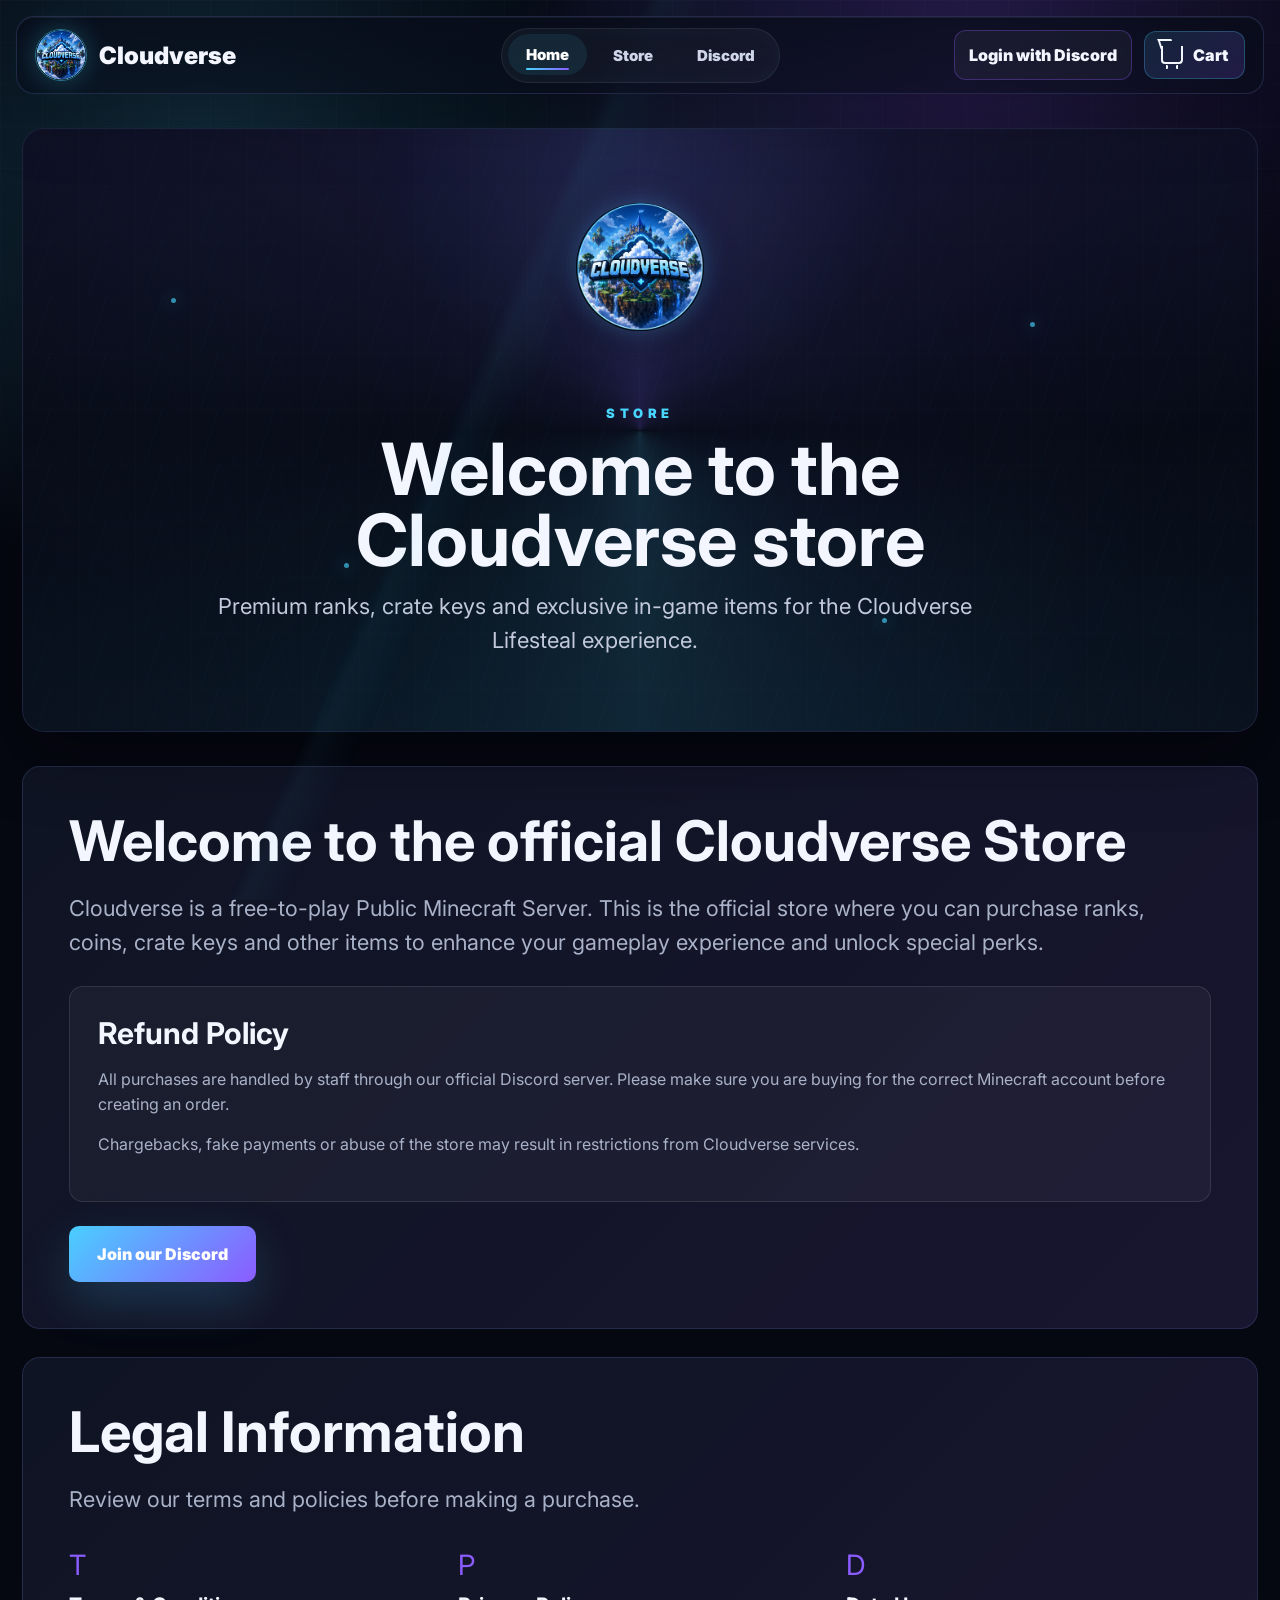
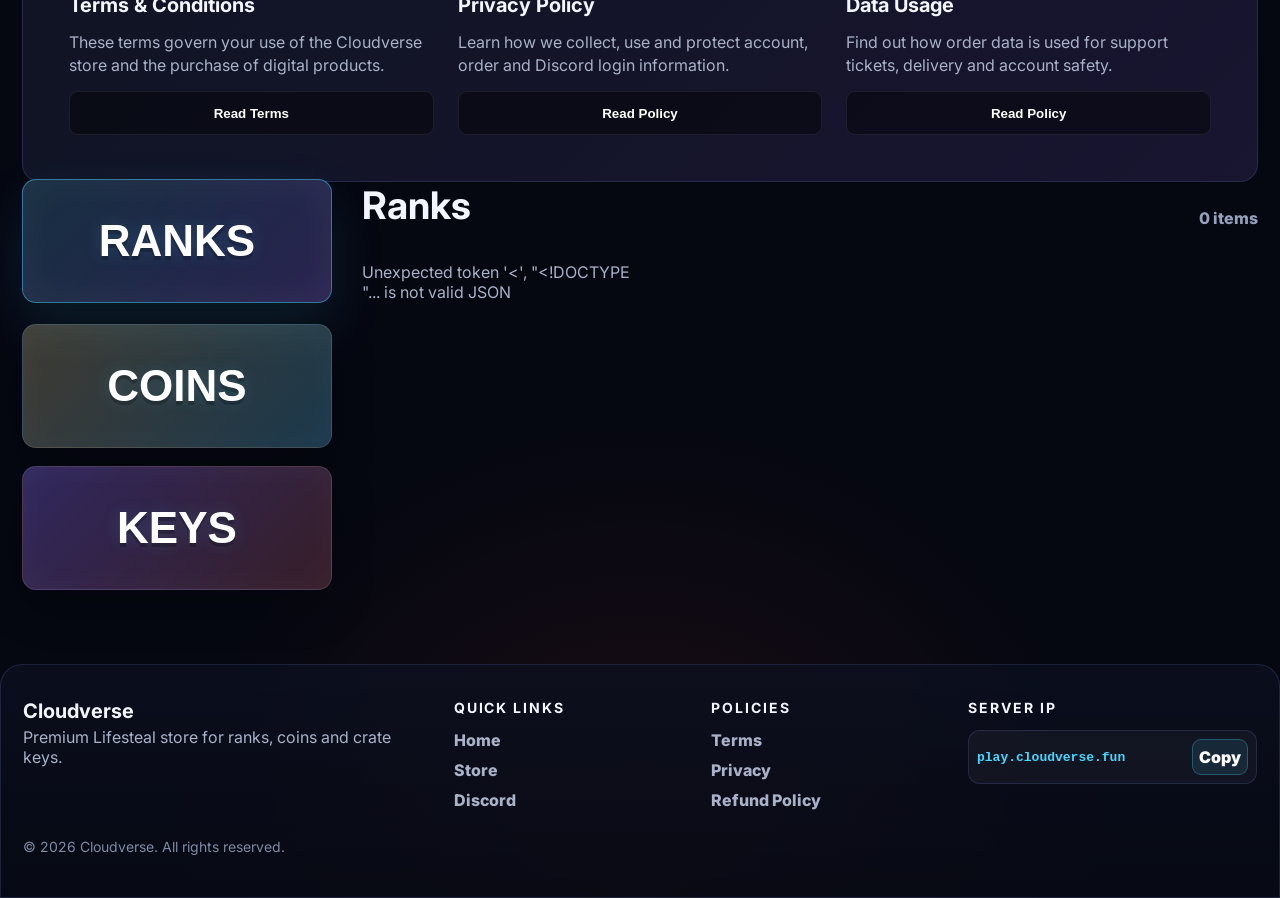
==== commit d2951b75: "Add files via upload" ====
--- a/templates/index.html
+++ b/templates/index.html
@@ -1,4 +1,4 @@
-<!doctype html>
+﻿<!doctype html>
 <html lang="en">
 <head>
   <meta charset="utf-8">
@@ -7,11 +7,11 @@
   <link rel="preconnect" href="https://fonts.googleapis.com">
   <link rel="preconnect" href="https://fonts.gstatic.com" crossorigin>
   <link href="https://fonts.googleapis.com/css2?family=Inter:wght@500;700;800;900&display=swap" rel="stylesheet">
-  <link rel="stylesheet" href="/static/styles.css?v=auth-navbar-1">
+  <link rel="stylesheet" href="/static/styles.css?v=cloudverse-final-1">
 </head>
 <body>
   <header class="topbar">
-    <a class="brand" href="#store" aria-label="Cloudverse home">
+    <a class="brand" href="#home" aria-label="Cloudverse home">
       <img class="brand-logo" src="/static/assets/brand/cloudverse-logo-small.png?v=hero-logo-small-3" alt="Cloudverse logo">
       <span>Cloudverse</span>
     </a>
@@ -21,9 +21,10 @@
       <span></span>
     </button>
     <nav class="nav-center" aria-label="Primary">
-      <a class="active" href="#store">Home</a>
+      <a class="active" href="#home">Home</a>
       <a href="#products">Store</a>
       <a id="discordNav" href="https://discord.gg/8ZucR4fXkk" target="_blank" rel="noreferrer">Discord</a>
+      <a id="adminNav" href="/admin" hidden>Admin</a>
     </nav>
     <div class="top-actions">
       <div class="auth-menu" id="authMenu">
@@ -35,7 +36,7 @@
         </button>
         <div class="user-dropdown" id="userDropdown" hidden>
           <a href="/profile">My Profile</a>
-          <a href="#" data-account-action="orders">Orders <span>Coming Soon</span></a>
+          <a href="/orders">Orders</a>
           <a href="#" data-account-action="settings">Settings <span>Coming Soon</span></a>
           <a href="/logout">Logout</a>
         </div>
@@ -47,7 +48,7 @@
     </div>
   </header>
 
-  <main id="store">
+  <main id="home">
     <section class="hero">
       <div class="cloud-particles" aria-hidden="true">
         <span></span>
@@ -63,6 +64,46 @@
         <h1>Welcome to the Cloudverse store</h1>
         <p class="hero-copy">Premium ranks, crate keys and exclusive in-game items for the Cloudverse Lifesteal experience.</p>
       </div>
+    </section>
+
+        <section class="home-info-section" aria-label="Cloudverse information">
+      <div class="official-store-block">
+        <h2>Welcome to the official Cloudverse Store</h2>
+        <p>Cloudverse is a free-to-play Public Minecraft Server. This is the official store where you can purchase ranks, coins, crate keys and other items to enhance your gameplay experience and unlock special perks.</p>
+        <article class="refund-card">
+          <h3>Refund Policy</h3>
+          <p>All purchases are handled by staff through our official Discord server. Please make sure you are buying for the correct Minecraft account before creating an order.</p>
+          <p>Chargebacks, fake payments or abuse of the store may result in restrictions from Cloudverse services.</p>
+        </article>
+        <a class="discord-join-button" href="https://discord.gg/8ZucR4fXkk" target="_blank" rel="noreferrer">Join our Discord</a>
+      </div>
+
+      <section class="legal-panel" aria-label="Legal Information">
+        <div class="legal-head">
+          <h2>Legal Information</h2>
+          <p>Review our terms and policies before making a purchase.</p>
+        </div>
+        <div class="legal-grid">
+          <article class="legal-card">
+            <div class="legal-icon" aria-hidden="true">T</div>
+            <h3>Terms &amp; Conditions</h3>
+            <p>These terms govern your use of the Cloudverse store and the purchase of digital products.</p>
+            <button class="policy-button" type="button" data-policy="terms">Read Terms</button>
+          </article>
+          <article class="legal-card">
+            <div class="legal-icon" aria-hidden="true">P</div>
+            <h3>Privacy Policy</h3>
+            <p>Learn how we collect, use and protect account, order and Discord login information.</p>
+            <button class="policy-button" type="button" data-policy="privacy">Read Policy</button>
+          </article>
+          <article class="legal-card">
+            <div class="legal-icon" aria-hidden="true">D</div>
+            <h3>Data Usage</h3>
+            <p>Find out how order data is used for support tickets, delivery and account safety.</p>
+            <button class="policy-button" type="button" data-policy="data">Read Policy</button>
+          </article>
+        </div>
+      </section>
     </section>
 
     <section class="layout" id="products">
@@ -97,15 +138,15 @@
     </div>
     <div class="footer-column">
       <h3>Quick Links</h3>
-      <a href="#store">Home</a>
+      <a href="#home">Home</a>
       <a href="#products">Store</a>
       <a id="discordFooter" href="https://discord.gg/8ZucR4fXkk" target="_blank" rel="noreferrer">Discord</a>
     </div>
     <div class="footer-column">
       <h3>Policies</h3>
-      <a href="#" data-policy="Terms and Conditions">Terms</a>
-      <a href="#" data-policy="Privacy Policy">Privacy</a>
-      <a href="#" data-policy="Refund Policy">Refund Policy</a>
+      <a href="#" data-policy="terms">Terms</a>
+      <a href="#" data-policy="privacy">Privacy</a>
+      <a href="#" data-policy="refund">Refund Policy</a>
     </div>
     <div class="server-ip">
       <h3>Server IP</h3>
@@ -119,6 +160,15 @@
   </footer>
 
   <div class="modal-backdrop" id="modalBackdrop" hidden></div>
+
+  <section class="policy-modal" id="policyModal" role="dialog" aria-modal="true" aria-labelledby="policyTitle" hidden>
+    <button class="modal-close" id="policyCloseButton" type="button">&times;</button>
+    <p class="eyebrow" id="policyEyebrow">Cloudverse Policy</p>
+    <h2 id="policyTitle">Policy</h2>
+    <p class="profile-muted" id="policyUpdated">Updated for Cloudverse Store.</p>
+    <div class="policy-content" id="policyContent"></div>
+    <button class="primary-action policy-dismiss" id="policyDismissButton" type="button">Close</button>
+  </section>
 
   <section class="modal" id="productModal" role="dialog" aria-modal="true" aria-labelledby="modalTitle" hidden>
     <button class="modal-close" data-close type="button">&times;</button>
@@ -166,6 +216,10 @@
   </aside>
 
   <script src="/static/store-config.js"></script>
-  <script src="/static/app.js?v=auth-navbar-1"></script>
+  <script src="/static/app.js?v=cloudverse-final-1"></script>
 </body>
 </html>
+
+
+
+
--- a/static/styles.css
+++ b/static/styles.css
@@ -1,4 +1,4 @@
-:root {
+﻿:root {
   --bg: #050711;
   --panel: rgba(14, 18, 32, 0.86);
   --panel-2: rgba(20, 26, 44, 0.92);
@@ -706,7 +706,7 @@
 .product-image.coins { max-height: 210px; }
 .product-image.warrior { max-height: 255px; }
 
-.product-image.aurora,
+.product-image.champion,
 .product-image.radiant,
 .product-image.daddy,
 .product-image.custom {
@@ -736,7 +736,7 @@
 }
 
 .warrior { background: linear-gradient(135deg, #737b8f, #2ff0b5); }
-.aurora { background: linear-gradient(135deg, #34d7ff, #8b5cff); }
+.champion { background: linear-gradient(135deg, #ff321f, #ffbe45); }
 .radiant { background: linear-gradient(135deg, #7c4dff, #35f4ff); }
 .daddy { background: linear-gradient(135deg, #ffde59, #ff321f); }
 .custom { background: linear-gradient(135deg, #ffffff, #7c4dff 45%, #ff321f); }
@@ -1270,59 +1270,6 @@
   object-fit: contain !important;
 }
 
-@media (pointer: fine) {
-  html,
-  body,
-  a,
-  button,
-  input {
-    cursor: none;
-  }
-
-  .cloud-cursor {
-    position: fixed;
-    left: 0;
-    top: 0;
-    width: 34px;
-    height: 24px;
-    pointer-events: none;
-    z-index: 9999;
-    transform: translate3d(-100px, -100px, 0);
-    transition: opacity .18s ease, filter .18s ease;
-    filter: drop-shadow(0 6px 14px rgba(72, 215, 255, .32));
-  }
-
-  .cloud-cursor::before {
-    content: "";
-    position: absolute;
-    left: 3px;
-    right: 2px;
-    bottom: 2px;
-    height: 14px;
-    border-radius: 999px;
-    background: linear-gradient(135deg, #eafdff, #7fe6ff 58%, #8b7cff);
-    box-shadow: inset -5px -5px 10px rgba(23, 82, 160, .28), inset 4px 4px 8px rgba(255,255,255,.72);
-  }
-
-  .cloud-cursor::after {
-    content: "";
-    position: absolute;
-    left: 8px;
-    top: 1px;
-    width: 17px;
-    height: 17px;
-    border-radius: 50%;
-    background:
-      radial-gradient(circle at 65% 70%, #b9f3ff 0 8px, transparent 9px),
-      radial-gradient(circle at 35% 45%, #ffffff 0 10px, #9befff 11px);
-    box-shadow: 10px 6px 0 -2px #a6eaff, -7px 8px 0 -3px #f8ffff;
-  }
-
-  .cloud-cursor.is-clicking {
-    filter: drop-shadow(0 0 18px rgba(139, 92, 255, .58));
-  }
-}
-
 .profile-shell {
   max-width: 1320px;
   padding-top: 44px;
@@ -1527,6 +1474,31 @@
   gap: 10px;
 }
 
+.account-type-row {
+  display: flex !important;
+  grid-template-columns: none !important;
+  gap: 10px;
+  flex-wrap: wrap;
+}
+
+.account-type-row label {
+  min-height: 42px;
+  display: inline-flex;
+  align-items: center;
+  gap: 8px;
+  border: 1px solid var(--line);
+  border-radius: 12px;
+  background: rgba(255,255,255,0.045);
+  padding: 0 14px;
+  color: var(--text);
+  cursor: pointer;
+}
+
+.account-type-row input {
+  min-height: auto;
+  width: auto;
+}
+
 .minecraft-form input {
   min-height: 48px;
   border-radius: 12px;
@@ -1538,6 +1510,47 @@
   font-weight: 800;
 }
 
+.minecraft-form select {
+  min-height: 48px;
+  border-radius: 12px;
+  border: 1px solid var(--line);
+  background: #080b15;
+  color: var(--text);
+  padding: 0 14px;
+  font: inherit;
+  font-weight: 800;
+}
+
+.inline-check {
+  min-height: 42px;
+  display: inline-flex;
+  align-items: center;
+  gap: 10px;
+  color: var(--text);
+  font-weight: 900;
+}
+
+.inline-check input {
+  width: auto;
+  min-height: auto;
+}
+
+.mini-form {
+  display: grid;
+  gap: 10px;
+}
+
+.mini-form input {
+  min-height: 44px;
+  border-radius: 12px;
+  border: 1px solid var(--line);
+  background: #080b15;
+  color: var(--text);
+  padding: 0 12px;
+  font: inherit;
+  font-weight: 800;
+}
+
 #minecraftMessage {
   min-height: 20px;
   margin: 0;
@@ -1574,6 +1587,103 @@
   margin: 0;
   color: var(--muted);
   font-weight: 900;
+}
+
+.orders-list {
+  display: grid;
+  gap: 12px;
+}
+
+.order-row {
+  display: flex;
+  align-items: center;
+  justify-content: space-between;
+  gap: 18px;
+  border: 1px solid var(--line);
+  border-radius: 14px;
+  background: rgba(255,255,255,0.045);
+  padding: 16px;
+  color: var(--text);
+}
+
+.order-row:hover {
+  border-color: rgba(72,215,255,0.42);
+  background: rgba(72,215,255,0.07);
+}
+
+.order-row strong,
+.order-row span {
+  display: block;
+}
+
+.order-row span {
+  color: var(--muted);
+  margin-top: 4px;
+  font-weight: 800;
+}
+
+.order-success-shell {
+  max-width: 1120px;
+}
+
+.order-success-hero {
+  align-items: center;
+}
+
+.success-checkmark {
+  width: 82px;
+  height: 82px;
+  display: grid;
+  place-items: center;
+  border-radius: 50%;
+  margin-bottom: 18px;
+  color: #04100d;
+  background: linear-gradient(135deg, var(--green), #48d7ff);
+  box-shadow: 0 18px 55px rgba(53,242,186,0.24);
+  font-size: 48px;
+  font-weight: 1000;
+}
+
+.next-step-list {
+  margin: 0 0 20px;
+  padding-left: 22px;
+  color: var(--muted);
+  font-weight: 850;
+  line-height: 1.8;
+}
+
+.next-step-list li::marker {
+  color: var(--cyan);
+  font-weight: 1000;
+}
+
+.primary-action:disabled {
+  cursor: not-allowed;
+  opacity: 0.58;
+  filter: grayscale(0.35);
+}
+
+.ticket-action-card {
+  display: flex;
+  align-items: center;
+  justify-content: space-between;
+  gap: 18px;
+  border: 1px solid rgba(72,215,255,0.28);
+  border-radius: 16px;
+  background: linear-gradient(135deg, rgba(72,215,255,0.08), rgba(131,87,255,0.08));
+  padding: 18px;
+  margin: 20px 0;
+}
+
+.ticket-action-card h2 {
+  margin: 4px 0 8px;
+}
+
+.ticket-action-buttons {
+  display: flex;
+  gap: 10px;
+  flex-wrap: wrap;
+  justify-content: flex-end;
 }
 
 @media (max-width: 920px) {
@@ -1604,7 +1714,220 @@
     grid-template-columns: 1fr;
   }
 
+  .order-row {
+    align-items: flex-start;
+    flex-direction: column;
+  }
+
+  .ticket-action-card {
+    align-items: flex-start;
+    flex-direction: column;
+  }
+
+  .ticket-action-buttons {
+    justify-content: flex-start;
+    width: 100%;
+  }
+
   .profile-stat-row article {
     min-height: 92px;
   }
 }
+
+.home-info-section {
+  max-width: 1580px;
+  margin: 34px auto 0;
+  display: grid;
+  gap: 28px;
+}
+
+.official-store-block,
+.legal-panel {
+  border: 1px solid var(--line);
+  border-radius: 18px;
+  background: linear-gradient(135deg, rgba(16,22,37,0.92), rgba(28,24,53,0.86));
+  box-shadow: var(--shadow-soft);
+  padding: clamp(24px, 4vw, 46px);
+}
+
+.official-store-block h2,
+.legal-head h2 {
+  margin: 0 0 12px;
+  color: var(--text);
+  font-size: clamp(32px, 4.4vw, 56px);
+  line-height: 1.02;
+}
+
+.official-store-block > p,
+.legal-head p {
+  max-width: 1080px;
+  color: var(--muted);
+  font-size: clamp(16px, 1.7vw, 22px);
+  line-height: 1.55;
+}
+
+.refund-card {
+  margin-top: 26px;
+  border: 1px solid rgba(255,255,255,0.1);
+  border-radius: 14px;
+  background: rgba(255,255,255,0.04);
+  padding: clamp(20px, 2.4vw, 28px);
+}
+
+.refund-card h3 {
+  margin: 0 0 16px;
+  font-size: clamp(24px, 2.4vw, 30px);
+}
+
+.refund-card p {
+  color: var(--muted);
+  line-height: 1.55;
+}
+
+.discord-join-button {
+  display: inline-flex;
+  align-items: center;
+  justify-content: center;
+  margin-top: 24px;
+  min-height: 56px;
+  padding: 0 28px;
+  border-radius: 10px;
+  color: white;
+  font-weight: 900;
+  background: linear-gradient(135deg, #49cfff, #8b5cff);
+  box-shadow: 0 18px 50px rgba(69, 205, 255, 0.2);
+}
+
+.legal-grid {
+  display: grid;
+  grid-template-columns: repeat(3, minmax(0, 1fr));
+  gap: 24px;
+  margin-top: 34px;
+}
+
+.legal-card {
+  display: grid;
+  gap: 14px;
+}
+
+.legal-icon {
+  color: #8b5cff;
+  font-size: 28px;
+  line-height: 1;
+}
+
+.legal-card h3 {
+  margin: 0;
+  color: var(--text);
+  font-size: 20px;
+}
+
+.legal-card p {
+  margin: 0;
+  color: var(--muted);
+  line-height: 1.45;
+}
+
+.policy-button {
+  min-height: 44px;
+  border: 1px solid rgba(255,255,255,0.08);
+  border-radius: 9px;
+  background: rgba(0,0,0,0.42);
+  color: white;
+  font-weight: 900;
+  cursor: pointer;
+}
+
+.policy-button:hover {
+  border-color: rgba(139,92,255,0.55);
+}
+
+.policy-modal {
+  position: fixed;
+  z-index: 22;
+  left: 50%;
+  top: 50%;
+  width: min(980px, calc(100vw - 28px));
+  max-height: min(760px, calc(100vh - 28px));
+  transform: translate(-50%, -50%);
+  overflow: auto;
+  border: 1px solid var(--line);
+  border-radius: 18px;
+  background: rgba(7,8,14,0.98);
+  box-shadow: var(--shadow);
+  padding: clamp(24px, 3vw, 34px);
+  animation: modalIn .18s ease both;
+}
+
+.policy-modal[hidden] { display: none; }
+
+.policy-modal h2 {
+  margin: 0 0 8px;
+  color: #8b5cff;
+  font-size: clamp(28px, 3vw, 38px);
+}
+
+.policy-content {
+  margin-top: 22px;
+  border: 1px solid rgba(255,255,255,0.11);
+  border-radius: 14px;
+  padding: clamp(18px, 2.5vw, 28px);
+  color: var(--muted);
+  line-height: 1.6;
+}
+
+.policy-data-row {
+  display: grid;
+  grid-template-columns: minmax(160px, 240px) 1fr;
+  gap: 18px;
+  padding: 16px 0;
+  border-bottom: 1px solid rgba(255,255,255,0.08);
+}
+
+.policy-data-row:last-child { border-bottom: 0; }
+.policy-data-row strong { color: var(--text); }
+.policy-dismiss { margin-top: 22px; float: right; }
+
+.order-row-action {
+  grid-template-columns: 1fr auto auto;
+  align-items: center;
+}
+
+.order-row-meta {
+  text-align: right;
+}
+
+.go-order-pill {
+  display: inline-flex;
+  align-items: center;
+  justify-content: center;
+  min-height: 42px;
+  padding: 0 16px;
+  border-radius: 10px;
+  color: #07101f;
+  font-weight: 900;
+  background: linear-gradient(135deg, #49cfff, #8b5cff);
+  white-space: nowrap;
+}
+
+@media (max-width: 920px) {
+  .legal-grid { grid-template-columns: 1fr; }
+  .order-row-action { grid-template-columns: 1fr; align-items: stretch; }
+  .order-row-meta { text-align: left; }
+  .go-order-pill { width: 100%; }
+  .policy-data-row { grid-template-columns: 1fr; }
+}
+
+html, body, button, a, input, textarea, select, [role="button"] {
+  cursor: url("data:image/svg+xml,%3Csvg xmlns='http://www.w3.org/2000/svg' width='34' height='34' viewBox='0 0 34 34'%3E%3Cdefs%3E%3CradialGradient id='g' cx='35%25' cy='25%25' r='70%25'%3E%3Cstop offset='0' stop-color='%23ffffff'/%3E%3Cstop offset='0.55' stop-color='%23dff7ff'/%3E%3Cstop offset='1' stop-color='%2348d7ff'/%3E%3C/radialGradient%3E%3Cfilter id='s' x='-30%25' y='-30%25' width='160%25' height='160%25'%3E%3CfeDropShadow dx='0' dy='2' stdDeviation='2' flood-color='%2300c7ff' flood-opacity='0.55'/%3E%3C/filter%3E%3C/defs%3E%3Cpath filter='url(%23s)' fill='url(%23g)' stroke='%238b5cff' stroke-width='1.2' d='M9 24.5h15.5a6 6 0 0 0 .8-12 8.4 8.4 0 0 0-15.9-2.8A6.5 6.5 0 0 0 9 24.5z'/%3E%3Ccircle cx='10' cy='27' r='2.2' fill='%23ffffff' opacity='.9'/%3E%3C/svg%3E") 8 24, auto;
+}
+
+.modal-body ul,
+.product-card ul {
+  line-height: 1.45;
+}
+
+.modal-body li,
+.product-card li {
+  overflow-wrap: anywhere;
+}
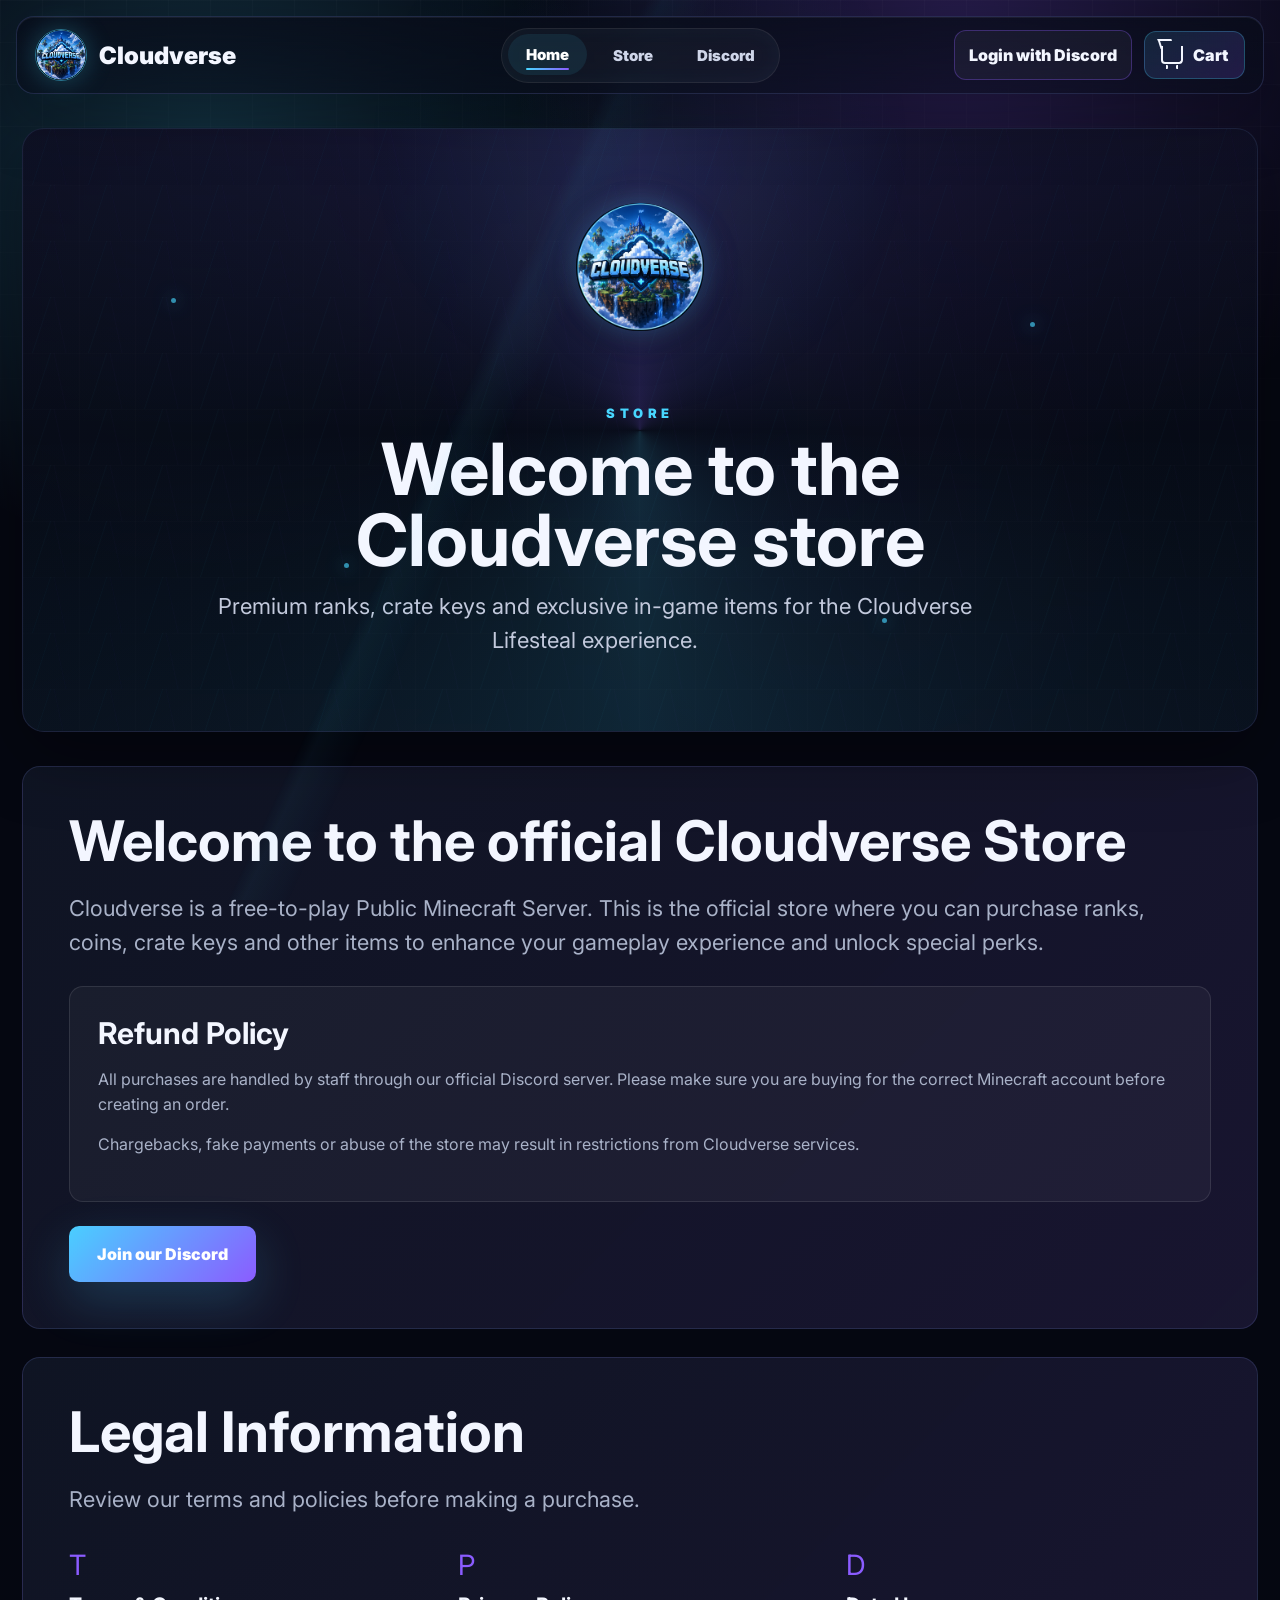
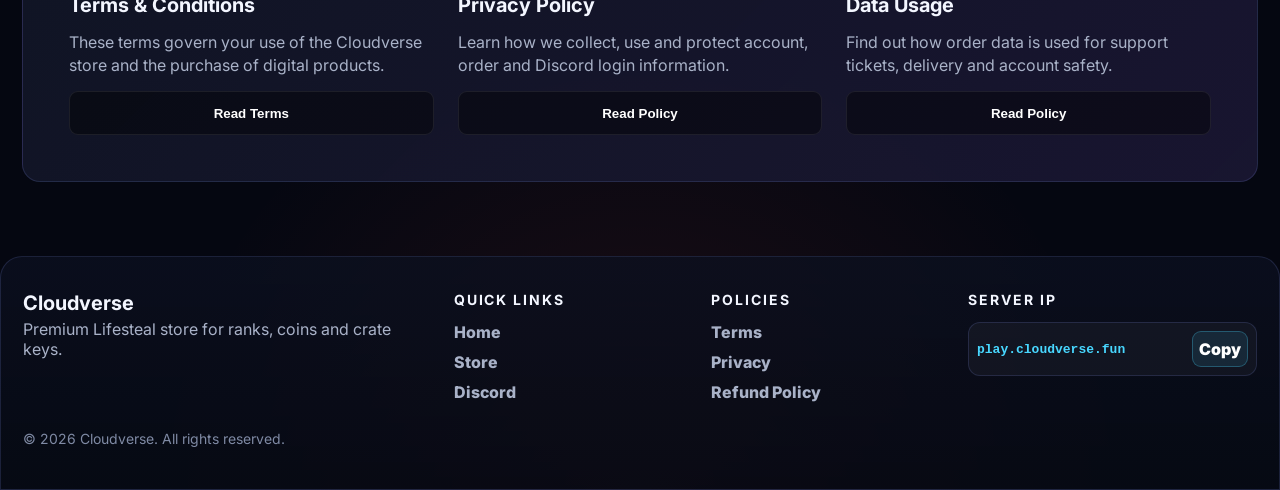
==== commit 38999fb2: "Add files via upload" ====
--- a/templates/index.html
+++ b/templates/index.html
@@ -7,11 +7,11 @@
   <link rel="preconnect" href="https://fonts.googleapis.com">
   <link rel="preconnect" href="https://fonts.gstatic.com" crossorigin>
   <link href="https://fonts.googleapis.com/css2?family=Inter:wght@500;700;800;900&display=swap" rel="stylesheet">
-  <link rel="stylesheet" href="/static/styles.css?v=cloudverse-final-1">
+  <link rel="stylesheet" href="/static/styles.css?v=cloudverse-final-2">
 </head>
 <body>
   <header class="topbar">
-    <a class="brand" href="#home" aria-label="Cloudverse home">
+    <a class="brand" href="#home" data-tab="home" aria-label="Cloudverse home">
       <img class="brand-logo" src="/static/assets/brand/cloudverse-logo-small.png?v=hero-logo-small-3" alt="Cloudverse logo">
       <span>Cloudverse</span>
     </a>
@@ -21,8 +21,8 @@
       <span></span>
     </button>
     <nav class="nav-center" aria-label="Primary">
-      <a class="active" href="#home">Home</a>
-      <a href="#products">Store</a>
+      <a class="active" href="#home" data-tab="home">Home</a>
+      <a href="#store" data-tab="store">Store</a>
       <a id="discordNav" href="https://discord.gg/8ZucR4fXkk" target="_blank" rel="noreferrer">Discord</a>
       <a id="adminNav" href="/admin" hidden>Admin</a>
     </nav>
@@ -48,7 +48,8 @@
     </div>
   </header>
 
-  <main id="home">
+  <main>
+    <section class="page-section active" id="home" data-tab-panel="home">
     <section class="hero">
       <div class="cloud-particles" aria-hidden="true">
         <span></span>
@@ -66,7 +67,7 @@
       </div>
     </section>
 
-        <section class="home-info-section" aria-label="Cloudverse information">
+      <section class="home-info-section" aria-label="Cloudverse information">
       <div class="official-store-block">
         <h2>Welcome to the official Cloudverse Store</h2>
         <p>Cloudverse is a free-to-play Public Minecraft Server. This is the official store where you can purchase ranks, coins, crate keys and other items to enhance your gameplay experience and unlock special perks.</p>
@@ -106,6 +107,14 @@
       </section>
     </section>
 
+    </section>
+
+    <section class="page-section" id="store" data-tab-panel="store">
+    <section class="store-intro">
+      <p class="eyebrow">Store</p>
+      <h2>Choose your Cloudverse upgrade</h2>
+      <p>Browse ranks, coins and keys. Checkout will create your order and connect it to your Discord ticket.</p>
+    </section>
     <section class="layout" id="products">
       <aside class="sidebar">
         <button class="feature-card active" data-category="ranks" type="button">
@@ -126,7 +135,8 @@
         </div>
         <div class="products" id="productGrid"></div>
       </section>
-    </section>
+    </section>
+    </section>
   </main>
 
   <footer class="footer" id="footer">
@@ -138,8 +148,8 @@
     </div>
     <div class="footer-column">
       <h3>Quick Links</h3>
-      <a href="#home">Home</a>
-      <a href="#products">Store</a>
+      <a href="#home" data-tab="home">Home</a>
+      <a href="#store" data-tab="store">Store</a>
       <a id="discordFooter" href="https://discord.gg/8ZucR4fXkk" target="_blank" rel="noreferrer">Discord</a>
     </div>
     <div class="footer-column">
@@ -216,10 +226,15 @@
   </aside>
 
   <script src="/static/store-config.js"></script>
-  <script src="/static/app.js?v=cloudverse-final-1"></script>
+  <script src="/static/app.js?v=cloudverse-final-2"></script>
 </body>
 </html>
 
 
 
 
+
+
+
+
+
--- a/static/styles.css
+++ b/static/styles.css
@@ -1931,3 +1931,36 @@
 .product-card li {
   overflow-wrap: anywhere;
 }
+
+.page-section {
+  display: none;
+}
+
+.page-section.active {
+  display: block;
+}
+
+.store-intro {
+  max-width: 1580px;
+  margin: 34px auto 0;
+  padding: clamp(24px, 4vw, 42px);
+  border: 1px solid var(--line);
+  border-radius: 18px;
+  background: linear-gradient(135deg, rgba(16,22,37,0.92), rgba(28,24,53,0.82));
+  box-shadow: var(--shadow-soft);
+}
+
+.store-intro h2 {
+  margin: 0 0 12px;
+  color: var(--text);
+  font-size: clamp(32px, 4vw, 52px);
+  line-height: 1.05;
+}
+
+.store-intro p {
+  margin: 0;
+  max-width: 820px;
+  color: var(--muted);
+  font-size: 18px;
+  line-height: 1.55;
+}
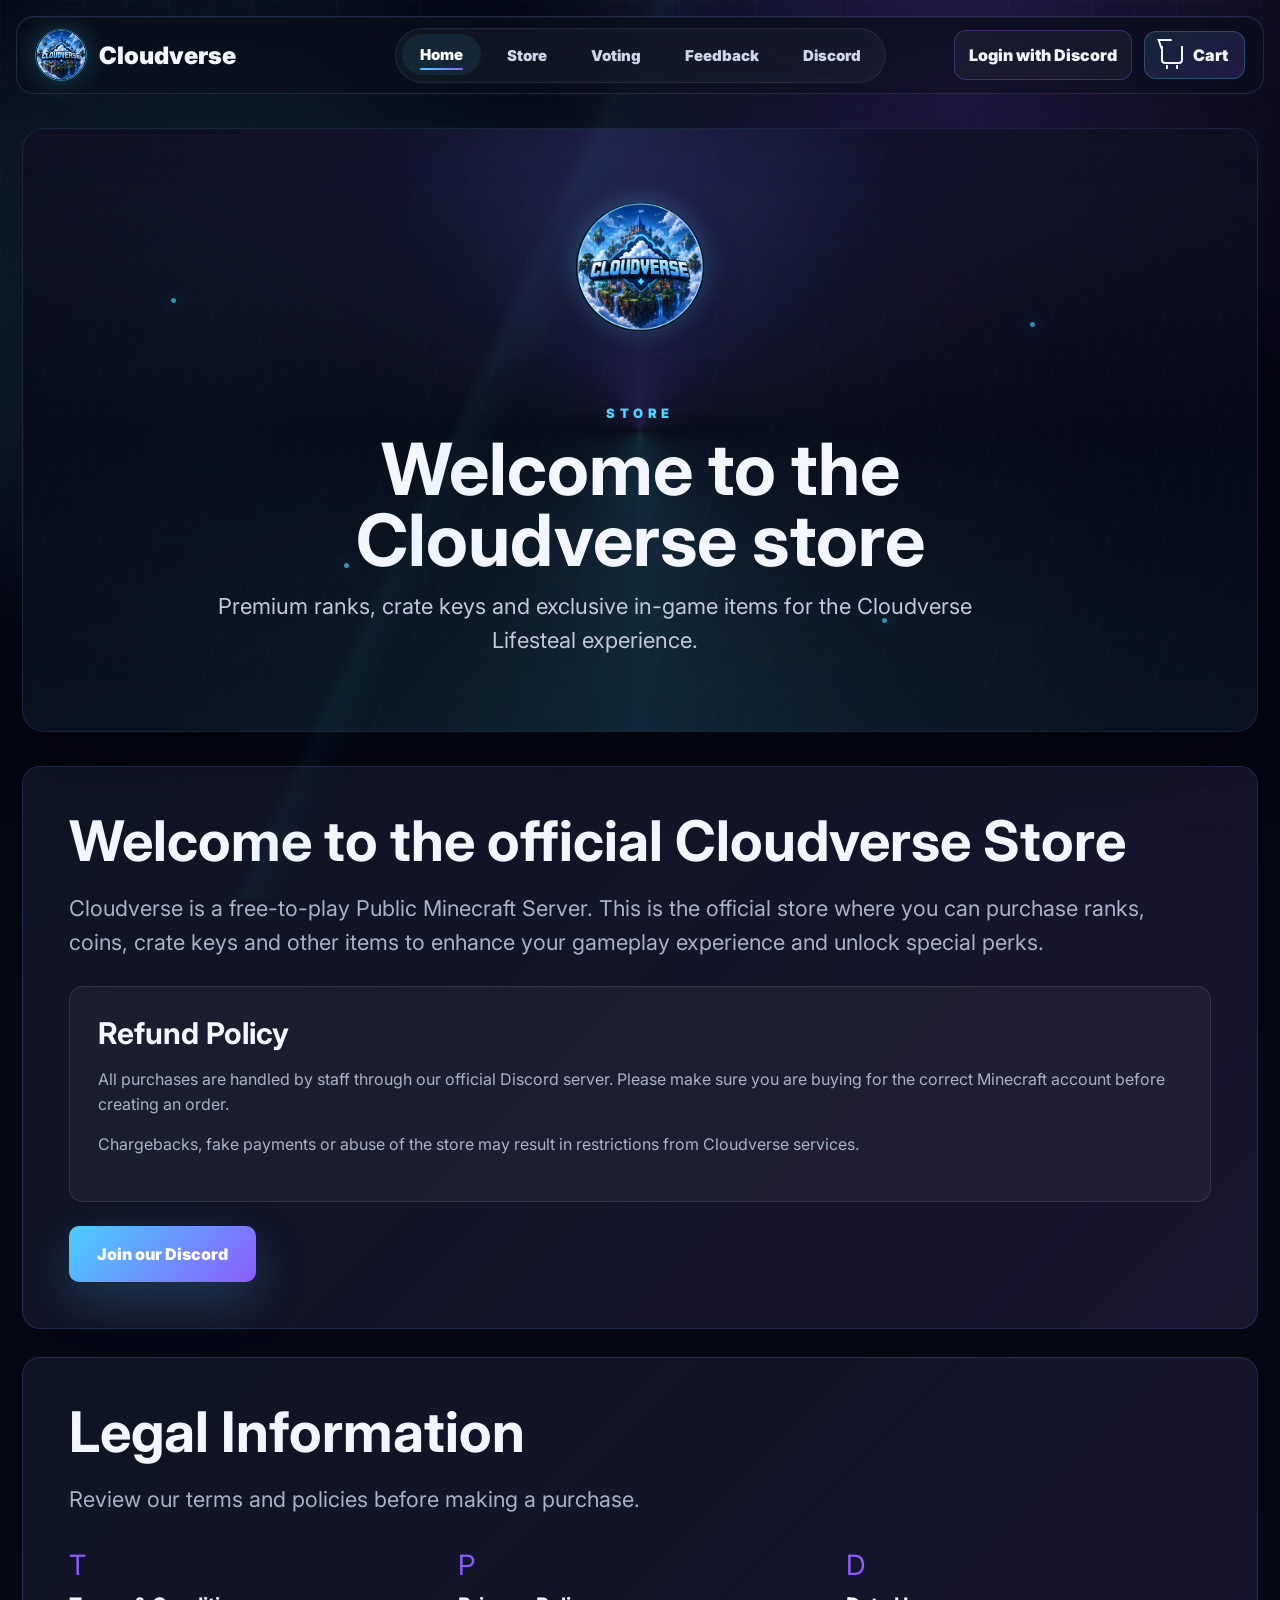
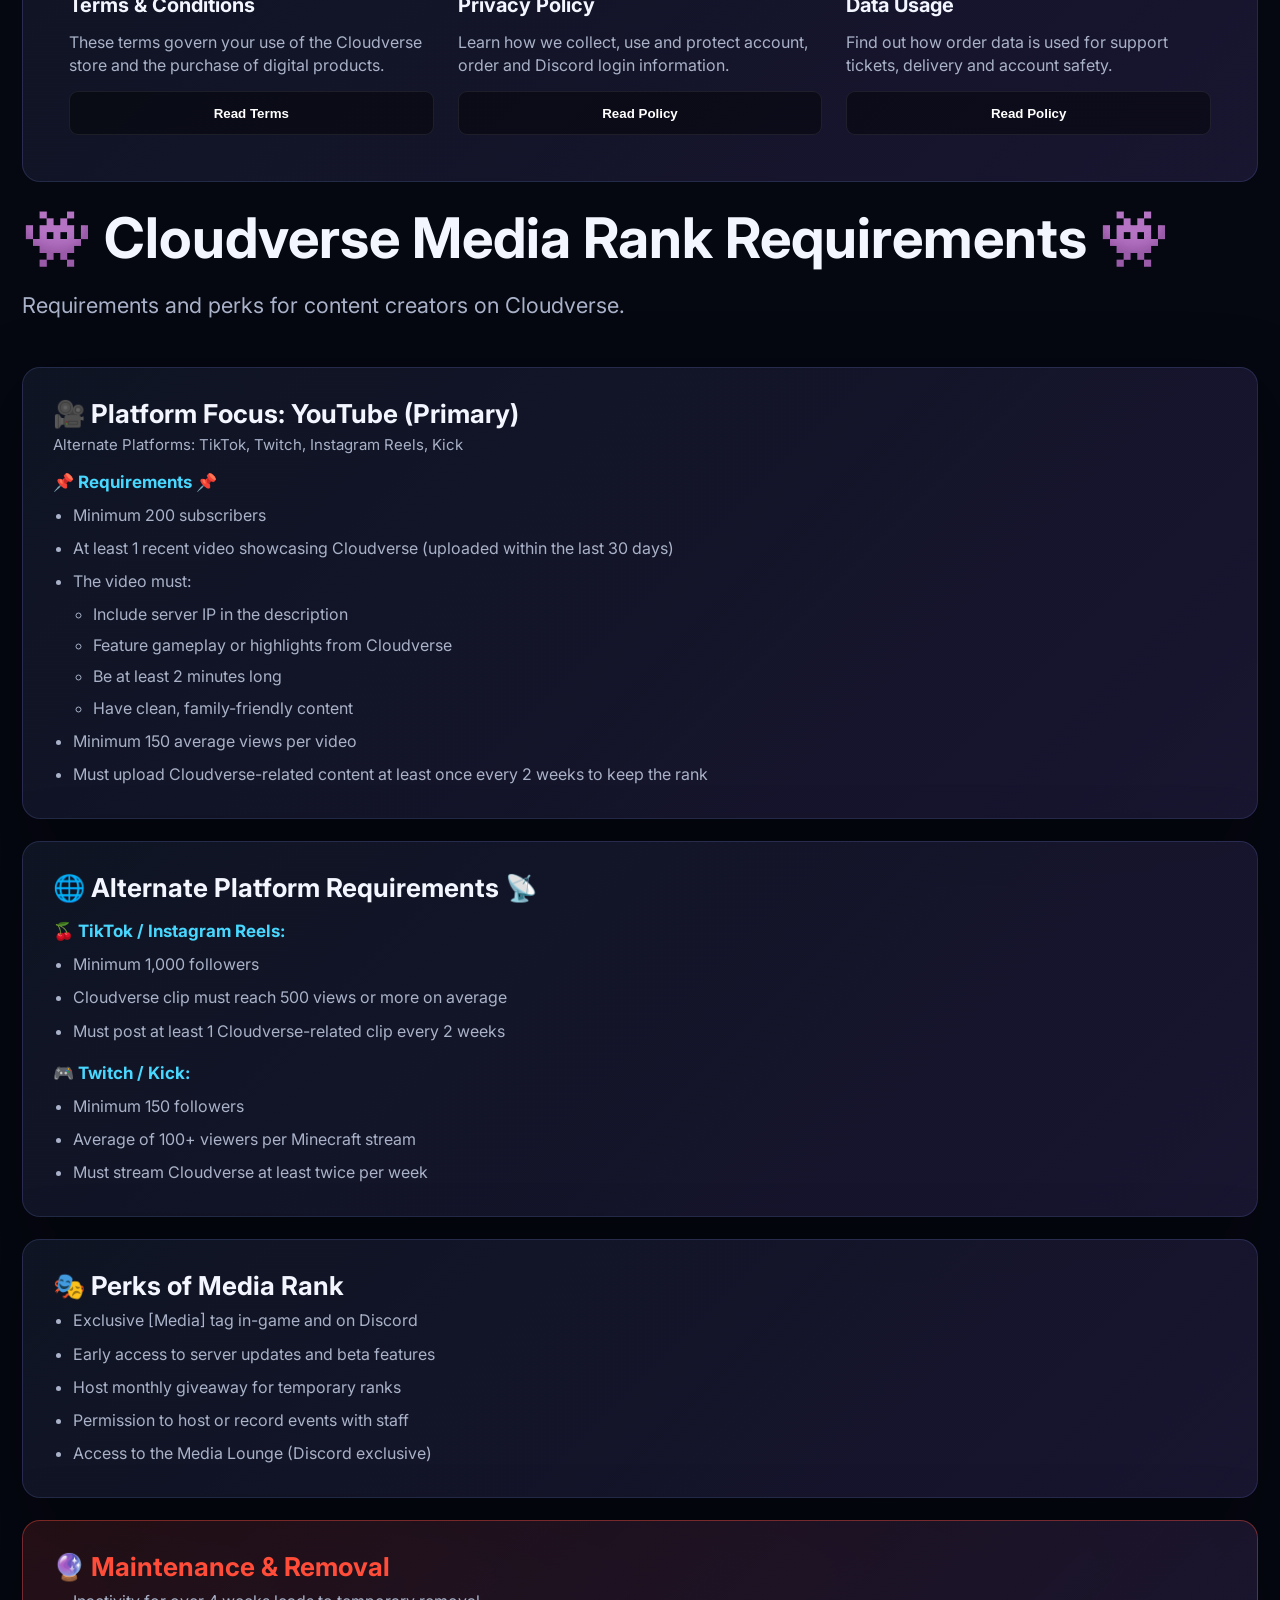
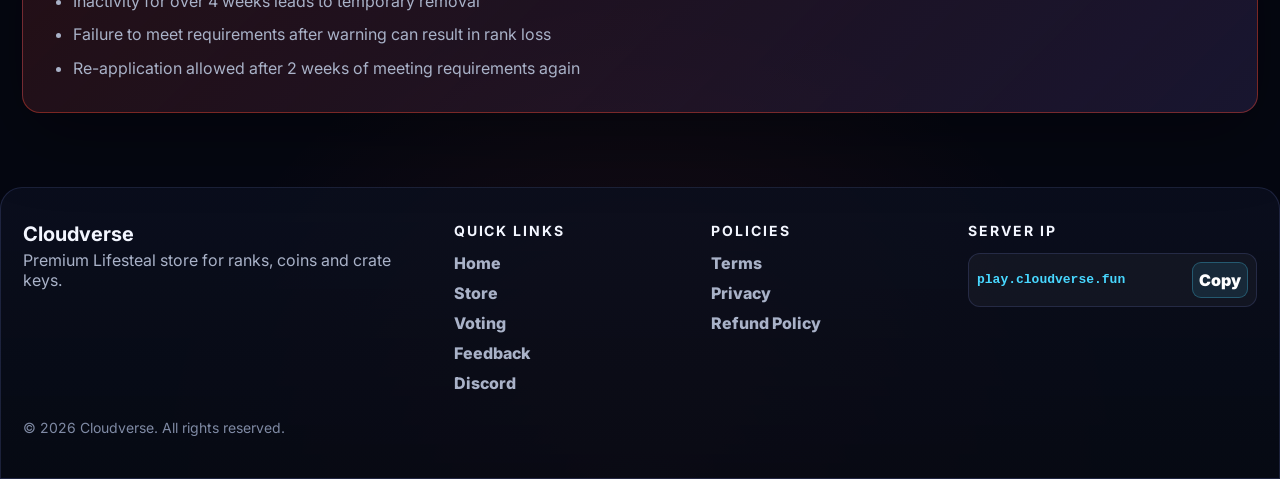
==== commit cf1b8492: "Add files via upload" ====
--- a/templates/index.html
+++ b/templates/index.html
@@ -23,6 +23,8 @@
     <nav class="nav-center" aria-label="Primary">
       <a class="active" href="#home" data-tab="home">Home</a>
       <a href="#store" data-tab="store">Store</a>
+      <a href="#voting" data-tab="voting">Voting</a>
+      <a href="#feedback" data-tab="feedback">Feedback</a>
       <a id="discordNav" href="https://discord.gg/8ZucR4fXkk" target="_blank" rel="noreferrer">Discord</a>
       <a id="adminNav" href="/admin" hidden>Admin</a>
     </nav>
@@ -104,9 +106,72 @@
             <button class="policy-button" type="button" data-policy="data">Read Policy</button>
           </article>
         </div>
-      </section>
-    </section>
-
+      </section>
+
+      <section class="media-rank-panel" aria-label="Media Rank Requirements">
+        <div class="legal-head">
+          <h2>&#128126; Cloudverse Media Rank Requirements &#128126;</h2>
+          <p>Requirements and perks for content creators on Cloudverse.</p>
+        </div>
+
+        <article class="media-rank-card">
+          <h3>&#127909; Platform Focus: YouTube (Primary)</h3>
+          <p class="media-rank-subtext">Alternate Platforms: TikTok, Twitch, Instagram Reels, Kick</p>
+          <h4>&#128204; Requirements &#128204;</h4>
+          <ul class="media-rank-list">
+            <li>Minimum 200 subscribers</li>
+            <li>At least 1 recent video showcasing Cloudverse (uploaded within the last 30 days)</li>
+            <li>The video must:
+              <ul>
+                <li>Include server IP in the description</li>
+                <li>Feature gameplay or highlights from Cloudverse</li>
+                <li>Be at least 2 minutes long</li>
+                <li>Have clean, family-friendly content</li>
+              </ul>
+            </li>
+            <li>Minimum 150 average views per video</li>
+            <li>Must upload Cloudverse-related content at least once every 2 weeks to keep the rank</li>
+          </ul>
+        </article>
+
+        <article class="media-rank-card">
+          <h3>&#127760; Alternate Platform Requirements &#128225;</h3>
+          <h4>&#127826; TikTok / Instagram Reels:</h4>
+          <ul class="media-rank-list">
+            <li>Minimum 1,000 followers</li>
+            <li>Cloudverse clip must reach 500 views or more on average</li>
+            <li>Must post at least 1 Cloudverse-related clip every 2 weeks</li>
+          </ul>
+          <h4>&#127918; Twitch / Kick:</h4>
+          <ul class="media-rank-list">
+            <li>Minimum 150 followers</li>
+            <li>Average of 100+ viewers per Minecraft stream</li>
+            <li>Must stream Cloudverse at least twice per week</li>
+          </ul>
+        </article>
+
+        <article class="media-rank-card">
+          <h3>&#127917; Perks of Media Rank</h3>
+          <ul class="media-rank-list">
+            <li>Exclusive [Media] tag in-game and on Discord</li>
+            <li>Early access to server updates and beta features</li>
+            <li>Host monthly giveaway for temporary ranks</li>
+            <li>Permission to host or record events with staff</li>
+            <li>Access to the Media Lounge (Discord exclusive)</li>
+          </ul>
+        </article>
+
+        <article class="media-rank-card media-rank-warning">
+          <h3>&#128302; Maintenance &amp; Removal</h3>
+          <ul class="media-rank-list">
+            <li>Inactivity for over 4 weeks leads to temporary removal</li>
+            <li>Failure to meet requirements after warning can result in rank loss</li>
+            <li>Re-application allowed after 2 weeks of meeting requirements again</li>
+          </ul>
+        </article>
+      </section>
+    </section>
+
     </section>
 
     <section class="page-section" id="store" data-tab-panel="store">
@@ -135,8 +200,85 @@
         </div>
         <div class="products" id="productGrid"></div>
       </section>
-    </section>
-    </section>
+    </section>
+    </section>
+
+    <section class="page-section" id="voting" data-tab-panel="voting">
+     <section class="voting-hero">
+       <h1>Vote for Cloudverse</h1>
+       <p>Help our server grow and get awesome rewards in return! Every vote counts and makes a huge difference. For in-game rewards, type <code>/vote</code> in the chat!</p>
+     </section>
+
+     <div class="voting-grid">
+       <article class="voting-card">
+         <h2>&#128203; How to Vote</h2>
+         <p class="voting-card-sub">Follow these simple steps to cast your vote.</p>
+         <ol class="voting-steps">
+           <li><span class="voting-step-num">1</span> Click on any of the links from the list.</li>
+           <li><span class="voting-step-num">2</span> Enter your exact Minecraft username.</li>
+           <li><span class="voting-step-num">3</span> Complete the CAPTCHA if prompted.</li>
+           <li><span class="voting-step-num">4</span> Hit the "Vote" button and you're done!</li>
+         </ol>
+         <p class="voting-tip">Tip: Look for a sign or button at the corner of each site to confirm your vote.</p>
+       </article>
+
+       <article class="voting-card">
+         <h2>&#128077; Why Vote?</h2>
+         <p class="voting-card-sub">Your vote has a real impact on the community.</p>
+         <ul class="voting-why-list">
+           <li>
+             <span class="voting-why-icon">&#128200;</span>
+             <div><strong>Boost Our Server</strong><span>Help Cloudverse climb the ranks and attract new players.</span></div>
+           </li>
+           <li>
+             <span class="voting-why-icon">&#128640;</span>
+             <div><strong>Unlock In-Game Rewards</strong><span>Receive exclusive items, currency, and bonuses for your support.</span></div>
+           </li>
+           <li>
+             <span class="voting-why-icon">&#127942;</span>
+             <div><strong>Become Voter of the Month</strong><span>Compete for a special role and recognition on our Discord server.</span></div>
+           </li>
+         </ul>
+       </article>
+     </div>
+
+     <section class="voting-links-panel">
+       <h2>Voting Links</h2>
+       <p>Click a link below to go to the voting site. Each site allows one vote per day.</p>
+       <div class="voting-links-grid" id="votingLinksGrid"></div>
+     </section>
+    </section>
+
+    <section class="page-section" id="feedback" data-tab-panel="feedback">
+     <div class="feedback-grid">
+       <article class="feedback-form-card">
+         <h2>Share Your Feedback</h2>
+         <p>We value your opinion. Let us know how we're doing!</p>
+         <form id="feedbackForm">
+           <input id="feedbackName" name="playerName" type="text" placeholder="Enter your player name" maxlength="60" required>
+           <div class="feedback-rating-block">
+             <span class="feedback-rating-label">Your Rating</span>
+             <div class="star-rating" id="feedbackStars" role="radiogroup" aria-label="Your rating">
+               <button type="button" class="star" data-star="1" aria-label="1 star">&#9733;</button>
+               <button type="button" class="star" data-star="2" aria-label="2 stars">&#9733;</button>
+               <button type="button" class="star" data-star="3" aria-label="3 stars">&#9733;</button>
+               <button type="button" class="star" data-star="4" aria-label="4 stars">&#9733;</button>
+               <button type="button" class="star" data-star="5" aria-label="5 stars">&#9733;</button>
+             </div>
+           </div>
+           <textarea id="feedbackMessage" name="message" placeholder="Tell us what you think..." maxlength="1000" rows="5"></textarea>
+           <button class="primary-action feedback-submit" type="submit">Submit Feedback</button>
+           <p class="feedback-form-message" id="feedbackFormMessage" aria-live="polite"></p>
+         </form>
+       </article>
+
+       <section class="feedback-list-card">
+         <h2>Community Feedback</h2>
+         <p>See what other players are saying.</p>
+         <div class="feedback-list" id="feedbackList"></div>
+       </section>
+     </div>
+    </section>
   </main>
 
   <footer class="footer" id="footer">
@@ -150,6 +292,8 @@
       <h3>Quick Links</h3>
       <a href="#home" data-tab="home">Home</a>
       <a href="#store" data-tab="store">Store</a>
+      <a href="#voting" data-tab="voting">Voting</a>
+      <a href="#feedback" data-tab="feedback">Feedback</a>
       <a id="discordFooter" href="https://discord.gg/8ZucR4fXkk" target="_blank" rel="noreferrer">Discord</a>
     </div>
     <div class="footer-column">
@@ -226,7 +370,9 @@
   </aside>
 
   <script src="/static/store-config.js"></script>
+  <script src="/static/voting-config.js"></script>
   <script src="/static/app.js?v=cloudverse-final-2"></script>
+  <script src="/static/feedback.js?v=cloudverse-final-2"></script>
 </body>
 </html>
 
--- a/static/styles.css
+++ b/static/styles.css
@@ -1964,3 +1964,453 @@
   font-size: 18px;
   line-height: 1.55;
 }
+
+/* ---------- Media Rank Requirements ---------- */
+
+.media-rank-panel {
+  display: grid;
+  gap: 22px;
+}
+
+.media-rank-card {
+  border: 1px solid var(--line);
+  border-radius: 18px;
+  background: linear-gradient(135deg, rgba(16,22,37,0.92), rgba(28,24,53,0.86));
+  box-shadow: var(--shadow);
+  padding: clamp(20px, 3vw, 30px);
+}
+
+.media-rank-card h3 {
+  margin: 0 0 6px;
+  font-size: clamp(20px, 2.2vw, 26px);
+  color: var(--text);
+}
+
+.media-rank-card h4 {
+  margin: 18px 0 10px;
+  font-size: 17px;
+  color: var(--blue);
+}
+
+.media-rank-subtext {
+  margin: 0;
+  color: var(--muted);
+  font-size: 15px;
+}
+
+.media-rank-list {
+  margin: 0;
+  padding-left: 20px;
+  color: var(--muted);
+  line-height: 1.7;
+  display: grid;
+  gap: 6px;
+}
+
+.media-rank-list ul {
+  margin-top: 6px;
+  padding-left: 20px;
+  display: grid;
+  gap: 4px;
+}
+
+.media-rank-warning {
+  border-color: rgba(255, 77, 57, 0.4);
+  background: linear-gradient(135deg, rgba(255,77,57,0.12), rgba(28,24,53,0.86));
+}
+
+.media-rank-warning h3 {
+  color: var(--red);
+}
+
+/* ---------- Voting page ---------- */
+
+.voting-hero {
+  max-width: 1000px;
+  margin: 40px auto 0;
+  padding: 0 20px;
+  text-align: center;
+  display: grid;
+  gap: 14px;
+}
+
+.voting-hero h1 {
+  margin: 0;
+  font-size: clamp(34px, 5vw, 54px);
+  line-height: 1.05;
+}
+
+.voting-hero p {
+  margin: 0 auto;
+  max-width: 760px;
+  color: var(--muted);
+  font-size: clamp(15px, 1.6vw, 18px);
+  line-height: 1.6;
+}
+
+.voting-hero code {
+  padding: 2px 10px;
+  border-radius: 6px;
+  background: rgba(255,255,255,0.08);
+  color: var(--text);
+  font-weight: 700;
+}
+
+.voting-grid {
+  max-width: 1580px;
+  margin: 34px auto 0;
+  padding: 0 20px;
+  display: grid;
+  grid-template-columns: repeat(2, minmax(0, 1fr));
+  gap: 24px;
+}
+
+.voting-card {
+  border: 1px solid var(--line);
+  border-radius: 18px;
+  background: linear-gradient(135deg, rgba(16,22,37,0.92), rgba(28,24,53,0.86));
+  box-shadow: var(--shadow);
+  padding: clamp(22px, 3vw, 30px);
+}
+
+.voting-card h2 {
+  margin: 0 0 6px;
+  font-size: 22px;
+}
+
+.voting-card-sub {
+  margin: 0 0 22px;
+  color: var(--muted);
+  font-size: 14px;
+}
+
+.voting-steps {
+  list-style: none;
+  margin: 0;
+  padding: 0;
+  display: grid;
+  gap: 16px;
+}
+
+.voting-steps li {
+  display: flex;
+  align-items: center;
+  gap: 14px;
+  color: var(--text);
+  font-size: 15px;
+}
+
+.voting-step-num {
+  flex: none;
+  width: 30px;
+  height: 30px;
+  display: grid;
+  place-items: center;
+  border-radius: 50%;
+  background: linear-gradient(135deg, #8b5cff, #49cfff);
+  color: #07101f;
+  font-weight: 900;
+  font-size: 14px;
+}
+
+.voting-tip {
+  margin: 22px 0 0;
+  padding-top: 16px;
+  border-top: 1px solid rgba(255,255,255,0.08);
+  color: var(--muted);
+  font-size: 13px;
+}
+
+.voting-why-list {
+  list-style: none;
+  margin: 0;
+  padding: 0;
+  display: grid;
+  gap: 20px;
+}
+
+.voting-why-list li {
+  display: flex;
+  gap: 14px;
+  align-items: flex-start;
+}
+
+.voting-why-icon {
+  flex: none;
+  font-size: 20px;
+  line-height: 1.4;
+}
+
+.voting-why-list strong {
+  display: block;
+  color: var(--text);
+  margin-bottom: 4px;
+}
+
+.voting-why-list span {
+  color: var(--muted);
+  font-size: 14px;
+  line-height: 1.5;
+}
+
+.voting-links-panel {
+  max-width: 1580px;
+  margin: 24px auto 60px;
+  padding: 0 20px;
+}
+
+.voting-links-panel h2 {
+  margin: 0 0 6px;
+  font-size: 24px;
+}
+
+.voting-links-panel > p {
+  margin: 0 0 22px;
+  color: var(--muted);
+  font-size: 14px;
+}
+
+.voting-links-grid {
+  display: grid;
+  grid-template-columns: repeat(3, minmax(0, 1fr));
+  gap: 16px;
+}
+
+.voting-link-item {
+  display: flex;
+  align-items: center;
+  gap: 14px;
+  min-height: 60px;
+  padding: 0 20px;
+  border: 1px solid var(--line);
+  border-radius: 12px;
+  background: rgba(255,255,255,0.03);
+  color: var(--text);
+  font-weight: 700;
+  transition: border-color .15s ease, background .15s ease;
+}
+
+.voting-link-item:hover {
+  border-color: rgba(139,92,255,0.55);
+  background: rgba(139,92,255,0.08);
+}
+
+.voting-link-num {
+  flex: none;
+  width: 26px;
+  height: 26px;
+  display: grid;
+  place-items: center;
+  border-radius: 50%;
+  background: linear-gradient(135deg, #8b5cff, #49cfff);
+  color: #07101f;
+  font-weight: 900;
+  font-size: 13px;
+}
+
+@media (max-width: 920px) {
+  .voting-grid { grid-template-columns: 1fr; }
+  .voting-links-grid { grid-template-columns: 1fr; }
+}
+
+/* ---------- Feedback page ---------- */
+
+.feedback-grid {
+  max-width: 1580px;
+  margin: 40px auto 60px;
+  padding: 0 20px;
+  display: grid;
+  grid-template-columns: minmax(0, 1fr) minmax(0, 1.2fr);
+  gap: 28px;
+  align-items: start;
+}
+
+.feedback-form-card,
+.feedback-list-card {
+  border: 1px solid var(--line);
+  border-radius: 18px;
+  background: linear-gradient(135deg, rgba(16,22,37,0.92), rgba(28,24,53,0.86));
+  box-shadow: var(--shadow);
+  padding: clamp(22px, 3vw, 30px);
+}
+
+.feedback-form-card h2,
+.feedback-list-card h2 {
+  margin: 0 0 6px;
+  font-size: 24px;
+}
+
+.feedback-form-card > p,
+.feedback-list-card > p {
+  margin: 0 0 22px;
+  color: var(--muted);
+  font-size: 14px;
+}
+
+#feedbackForm {
+  display: grid;
+  gap: 18px;
+}
+
+#feedbackForm input,
+#feedbackForm textarea {
+  width: 100%;
+  border: 1px solid rgba(255,255,255,0.12);
+  border-radius: 10px;
+  background: rgba(0,0,0,0.35);
+  color: var(--text);
+  font-family: inherit;
+  font-size: 14px;
+  padding: 14px 16px;
+  resize: vertical;
+}
+
+#feedbackForm input:focus,
+#feedbackForm textarea:focus {
+  outline: none;
+  border-color: rgba(139,92,255,0.6);
+}
+
+.feedback-rating-block {
+  display: grid;
+  gap: 10px;
+  justify-items: center;
+  text-align: center;
+}
+
+.feedback-rating-label {
+  color: var(--muted);
+  font-size: 13px;
+  font-weight: 700;
+  text-transform: uppercase;
+  letter-spacing: .04em;
+}
+
+.star-rating {
+  display: flex;
+  gap: 6px;
+}
+
+.star-rating .star {
+  border: 0;
+  background: none;
+  cursor: pointer;
+  font-size: 26px;
+  line-height: 1;
+  color: rgba(255,255,255,0.22);
+  transition: color .12s ease, transform .12s ease;
+  padding: 2px;
+}
+
+.star-rating .star:hover {
+  transform: scale(1.08);
+}
+
+.star-rating .star.active {
+  color: var(--gold);
+}
+
+.feedback-submit {
+  width: 100%;
+}
+
+.feedback-form-message {
+  margin: 0;
+  min-height: 18px;
+  color: var(--green);
+  font-size: 13px;
+  text-align: center;
+}
+
+.feedback-list {
+  display: grid;
+  gap: 16px;
+  max-height: 640px;
+  overflow-y: auto;
+  padding-right: 4px;
+}
+
+.feedback-item {
+  border: 1px solid rgba(255,255,255,0.08);
+  border-radius: 14px;
+  background: rgba(255,255,255,0.03);
+  padding: 18px 20px;
+  display: grid;
+  gap: 8px;
+}
+
+.feedback-item-head {
+  display: flex;
+  align-items: center;
+  justify-content: space-between;
+  gap: 12px;
+}
+
+.feedback-item-head strong {
+  color: var(--text);
+  font-size: 15px;
+}
+
+.feedback-stars {
+  color: var(--gold);
+  font-size: 14px;
+  letter-spacing: 2px;
+}
+
+.fb-star {
+  color: rgba(255,255,255,0.18);
+}
+
+.fb-star.filled {
+  color: var(--gold);
+}
+
+.feedback-item-date {
+  color: var(--muted);
+  font-size: 12px;
+}
+
+.feedback-item p {
+  margin: 0;
+  color: var(--muted);
+  font-size: 14px;
+  line-height: 1.5;
+}
+
+.feedback-empty {
+  color: var(--muted);
+  font-size: 14px;
+}
+
+@media (max-width: 980px) {
+  .feedback-grid { grid-template-columns: 1fr; }
+}
+
+/* ---------- Admin: Feedback management ---------- */
+
+.admin-feedback-row {
+  display: flex;
+  align-items: flex-start;
+  justify-content: space-between;
+  gap: 16px;
+}
+
+.admin-feedback-row .feedback-stars {
+  white-space: nowrap;
+}
+
+.admin-feedback-remove {
+  flex: none;
+  min-height: 38px;
+  padding: 0 16px;
+  border-radius: 9px;
+  border: 1px solid rgba(255,77,57,0.4);
+  background: rgba(255,77,57,0.12);
+  color: #ff8a77;
+  font-weight: 800;
+  cursor: pointer;
+}
+
+.admin-feedback-remove:hover {
+  background: rgba(255,77,57,0.22);
+}
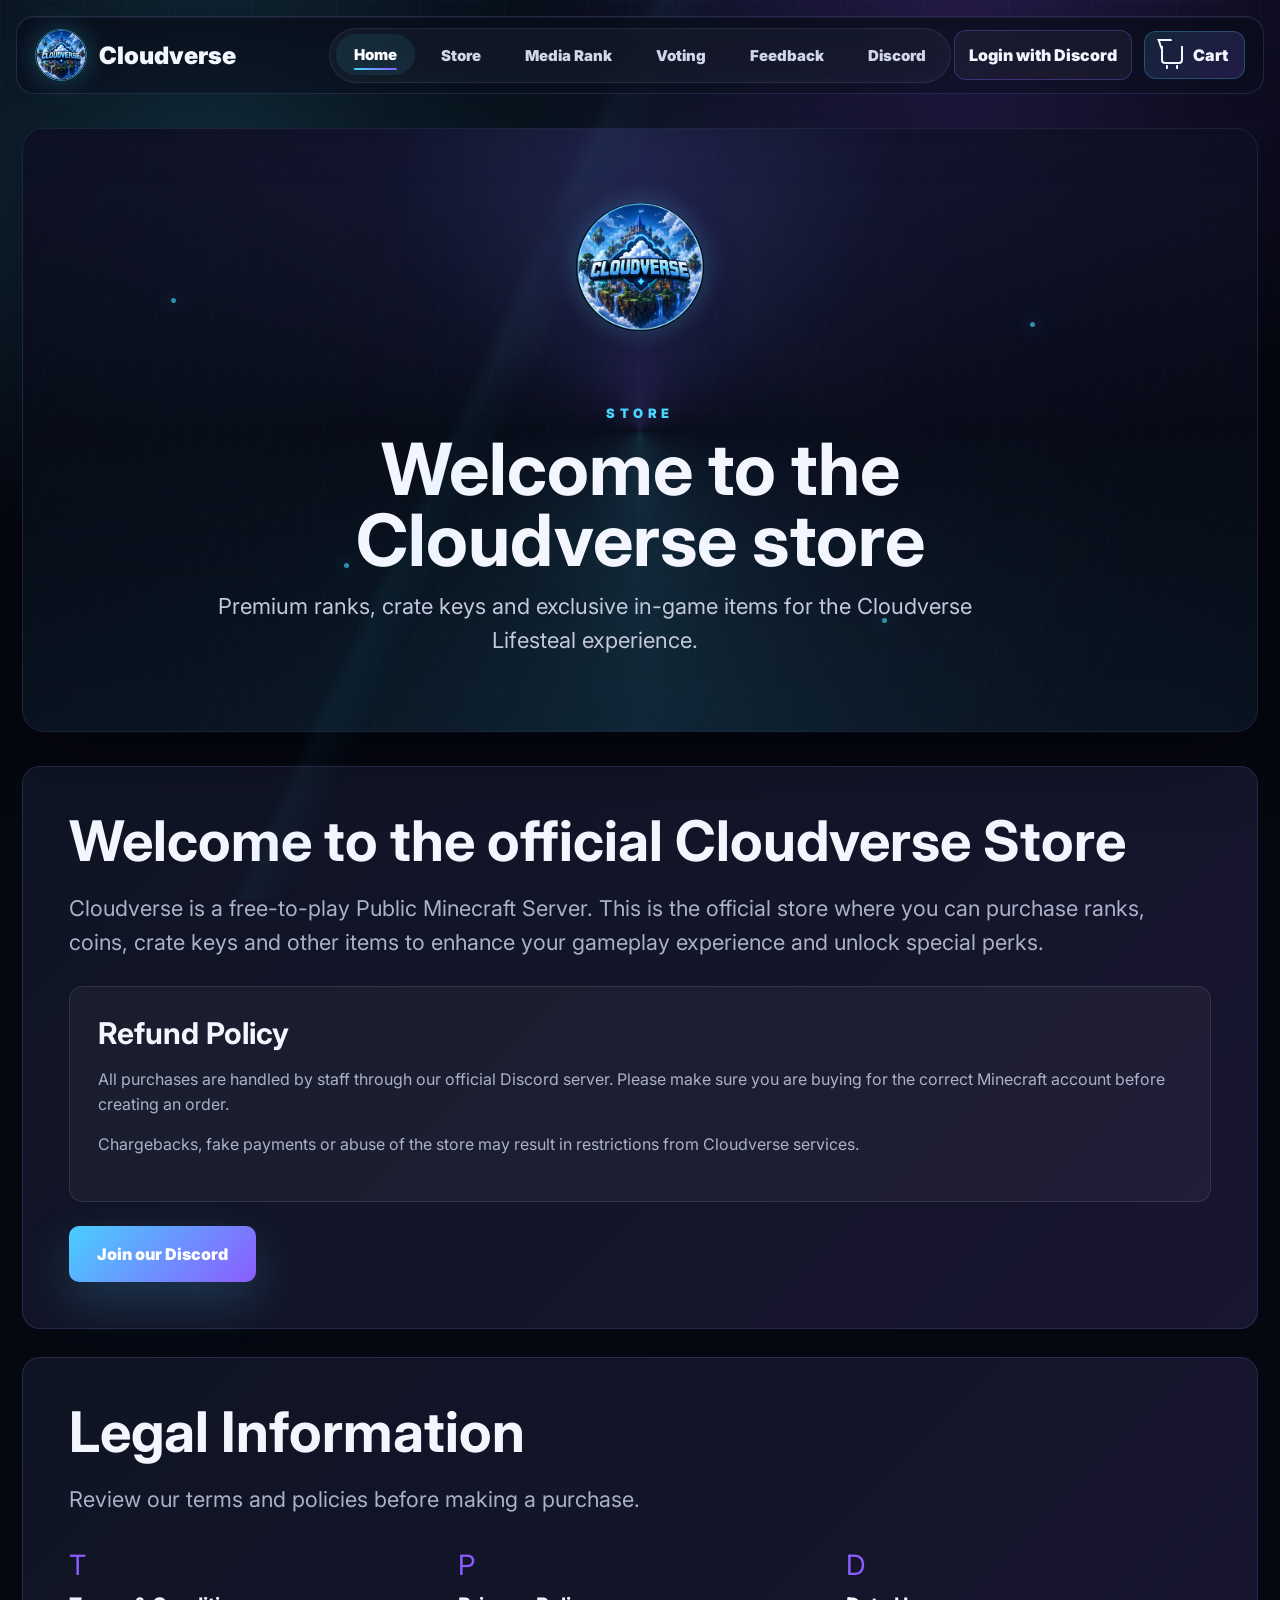
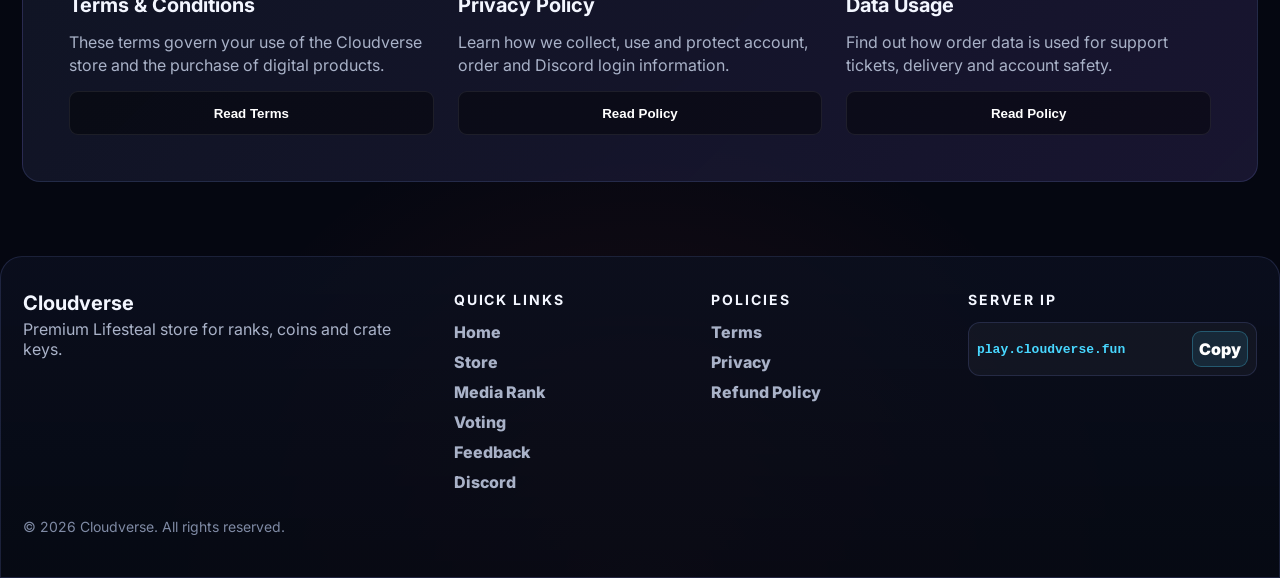
==== commit 03371978: "Add files via upload" ====
--- a/templates/index.html
+++ b/templates/index.html
@@ -23,6 +23,7 @@
     <nav class="nav-center" aria-label="Primary">
       <a class="active" href="#home" data-tab="home">Home</a>
       <a href="#store" data-tab="store">Store</a>
+      <a href="#media" data-tab="media">Media Rank</a>
       <a href="#voting" data-tab="voting">Voting</a>
       <a href="#feedback" data-tab="feedback">Feedback</a>
       <a id="discordNav" href="https://discord.gg/8ZucR4fXkk" target="_blank" rel="noreferrer">Discord</a>
@@ -108,10 +109,15 @@
         </div>
       </section>
 
-      <section class="media-rank-panel" aria-label="Media Rank Requirements">
-        <div class="legal-head">
-          <h2>&#128126; Cloudverse Media Rank Requirements &#128126;</h2>
-          <p>Requirements and perks for content creators on Cloudverse.</p>
+    </section>
+
+    </section>
+
+    <section class="page-section" id="media" data-tab-panel="media">
+      <section class="media-rank-panel" aria-label="Media Rank Requirements">
+        <div class="legal-head">
+          <h2>&#128126; Cloudverse Media Rank Requirements &#128126;</h2>
+          <p>Requirements and perks for content creators on Cloudverse.</p>
         </div>
 
         <article class="media-rank-card">
@@ -167,14 +173,12 @@
             <li>Inactivity for over 4 weeks leads to temporary removal</li>
             <li>Failure to meet requirements after warning can result in rank loss</li>
             <li>Re-application allowed after 2 weeks of meeting requirements again</li>
-          </ul>
-        </article>
-      </section>
-    </section>
-
-    </section>
-
-    <section class="page-section" id="store" data-tab-panel="store">
+          </ul>
+        </article>
+      </section>
+    </section>
+
+    <section class="page-section" id="store" data-tab-panel="store">
     <section class="store-intro">
       <p class="eyebrow">Store</p>
       <h2>Choose your Cloudverse upgrade</h2>
@@ -292,6 +296,7 @@
       <h3>Quick Links</h3>
       <a href="#home" data-tab="home">Home</a>
       <a href="#store" data-tab="store">Store</a>
+      <a href="#media" data-tab="media">Media Rank</a>
       <a href="#voting" data-tab="voting">Voting</a>
       <a href="#feedback" data-tab="feedback">Feedback</a>
       <a id="discordFooter" href="https://discord.gg/8ZucR4fXkk" target="_blank" rel="noreferrer">Discord</a>
--- a/static/styles.css
+++ b/static/styles.css
@@ -1970,6 +1970,9 @@
 .media-rank-panel {
   display: grid;
   gap: 22px;
+  max-width: 1580px;
+  margin: 34px auto 0;
+  padding: 0 clamp(18px, 3vw, 34px);
 }
 
 .media-rank-card {
